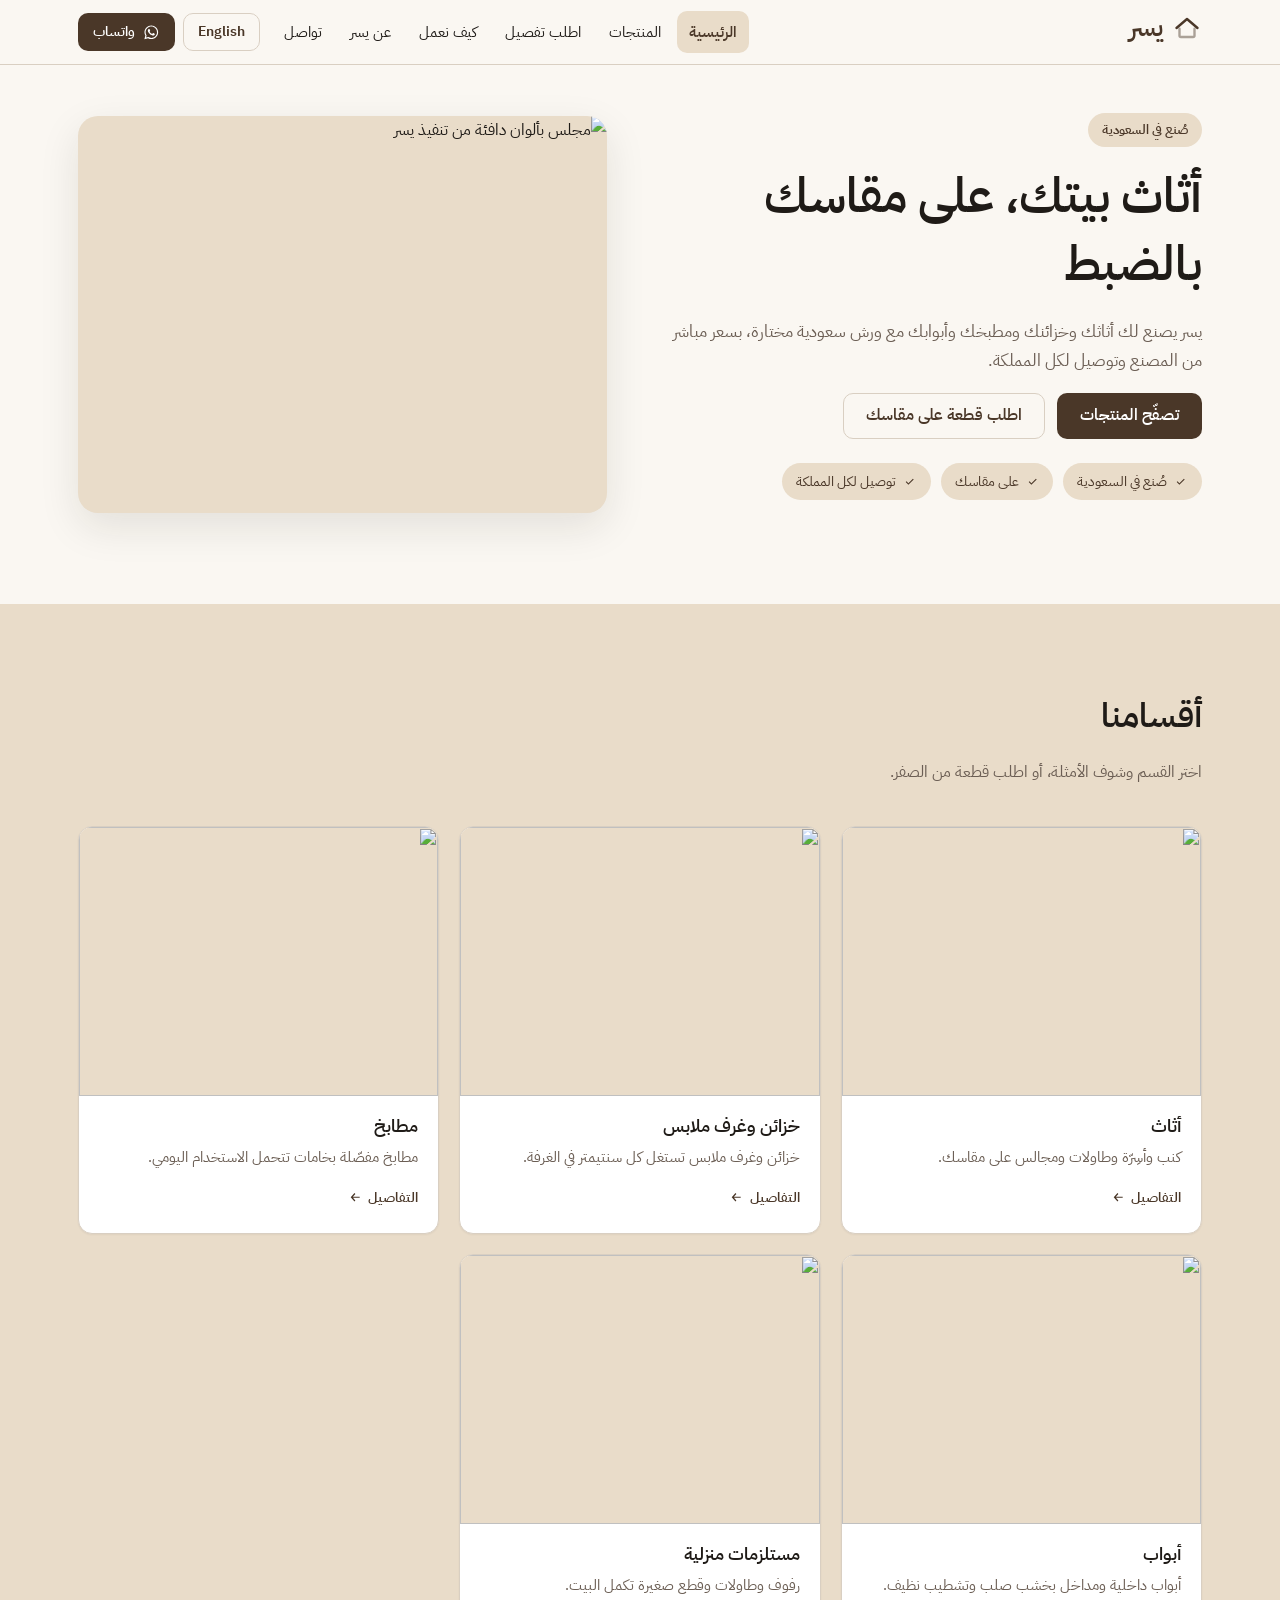
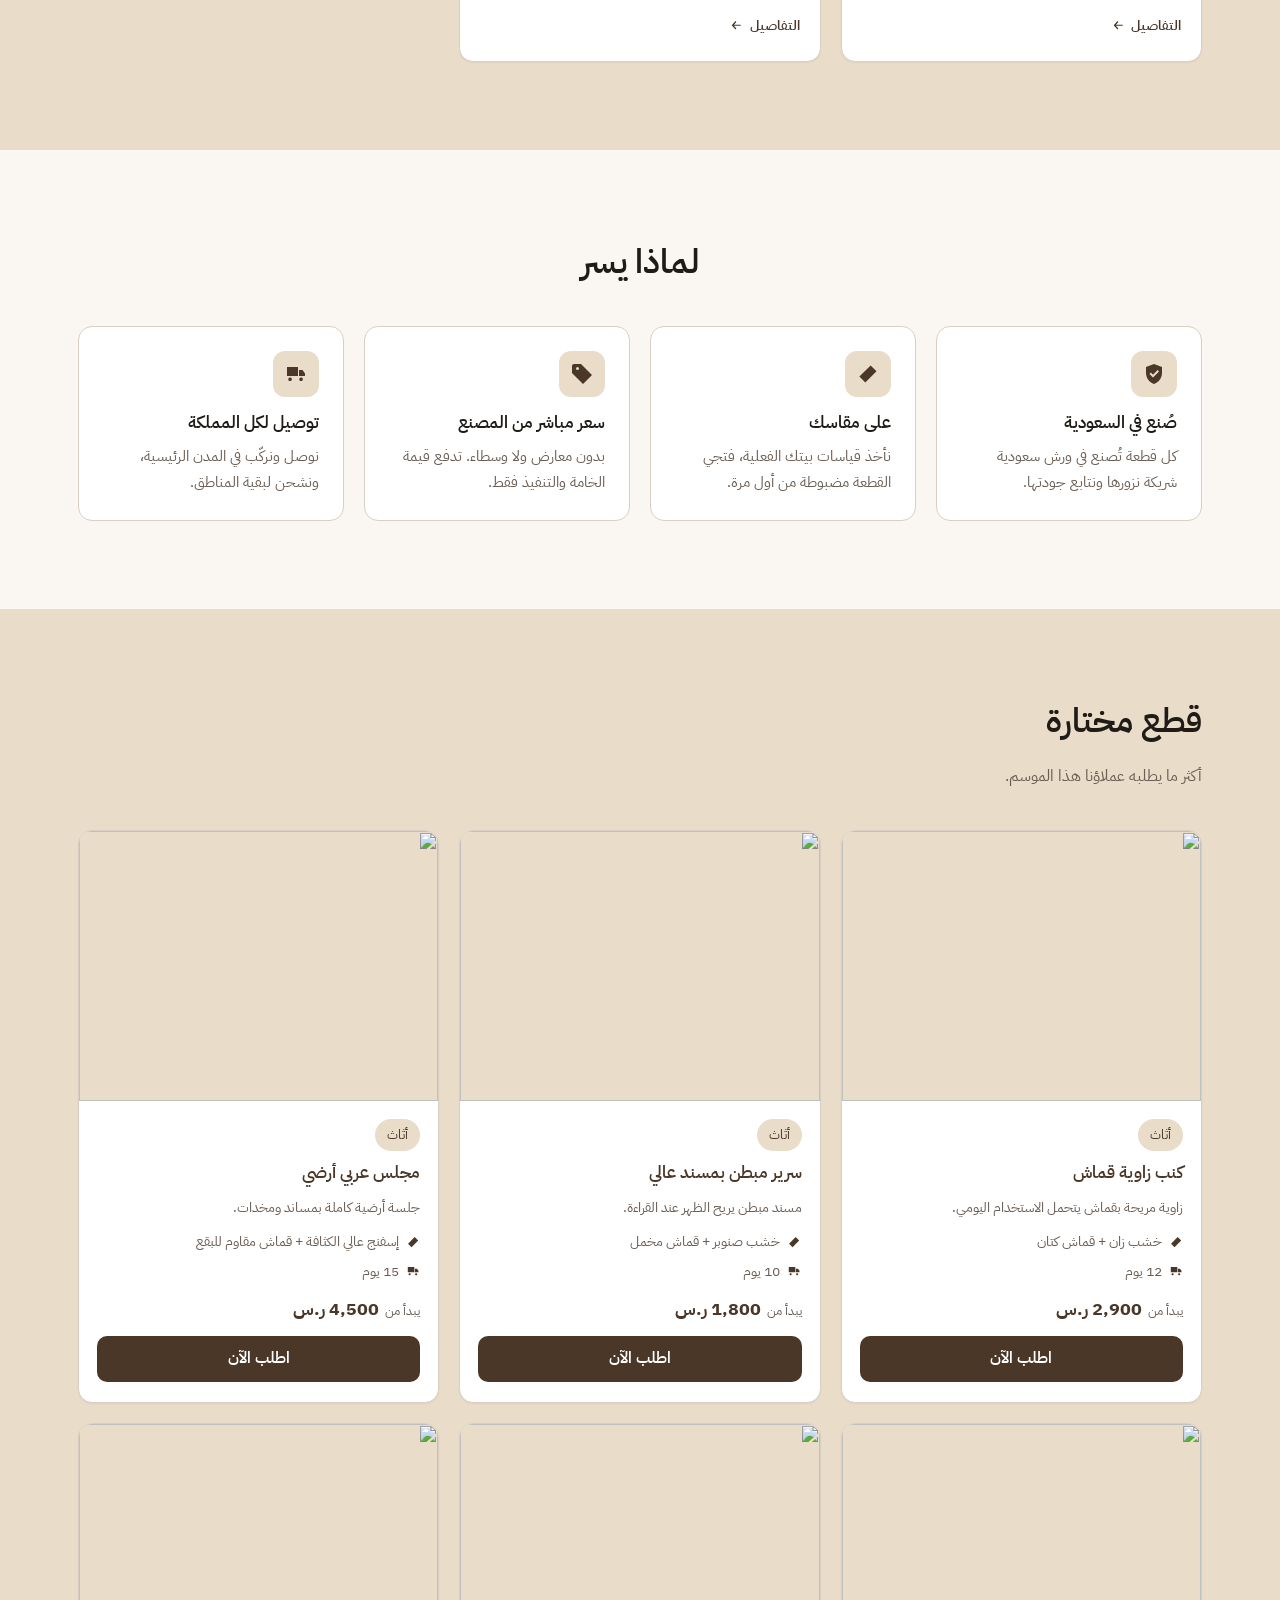
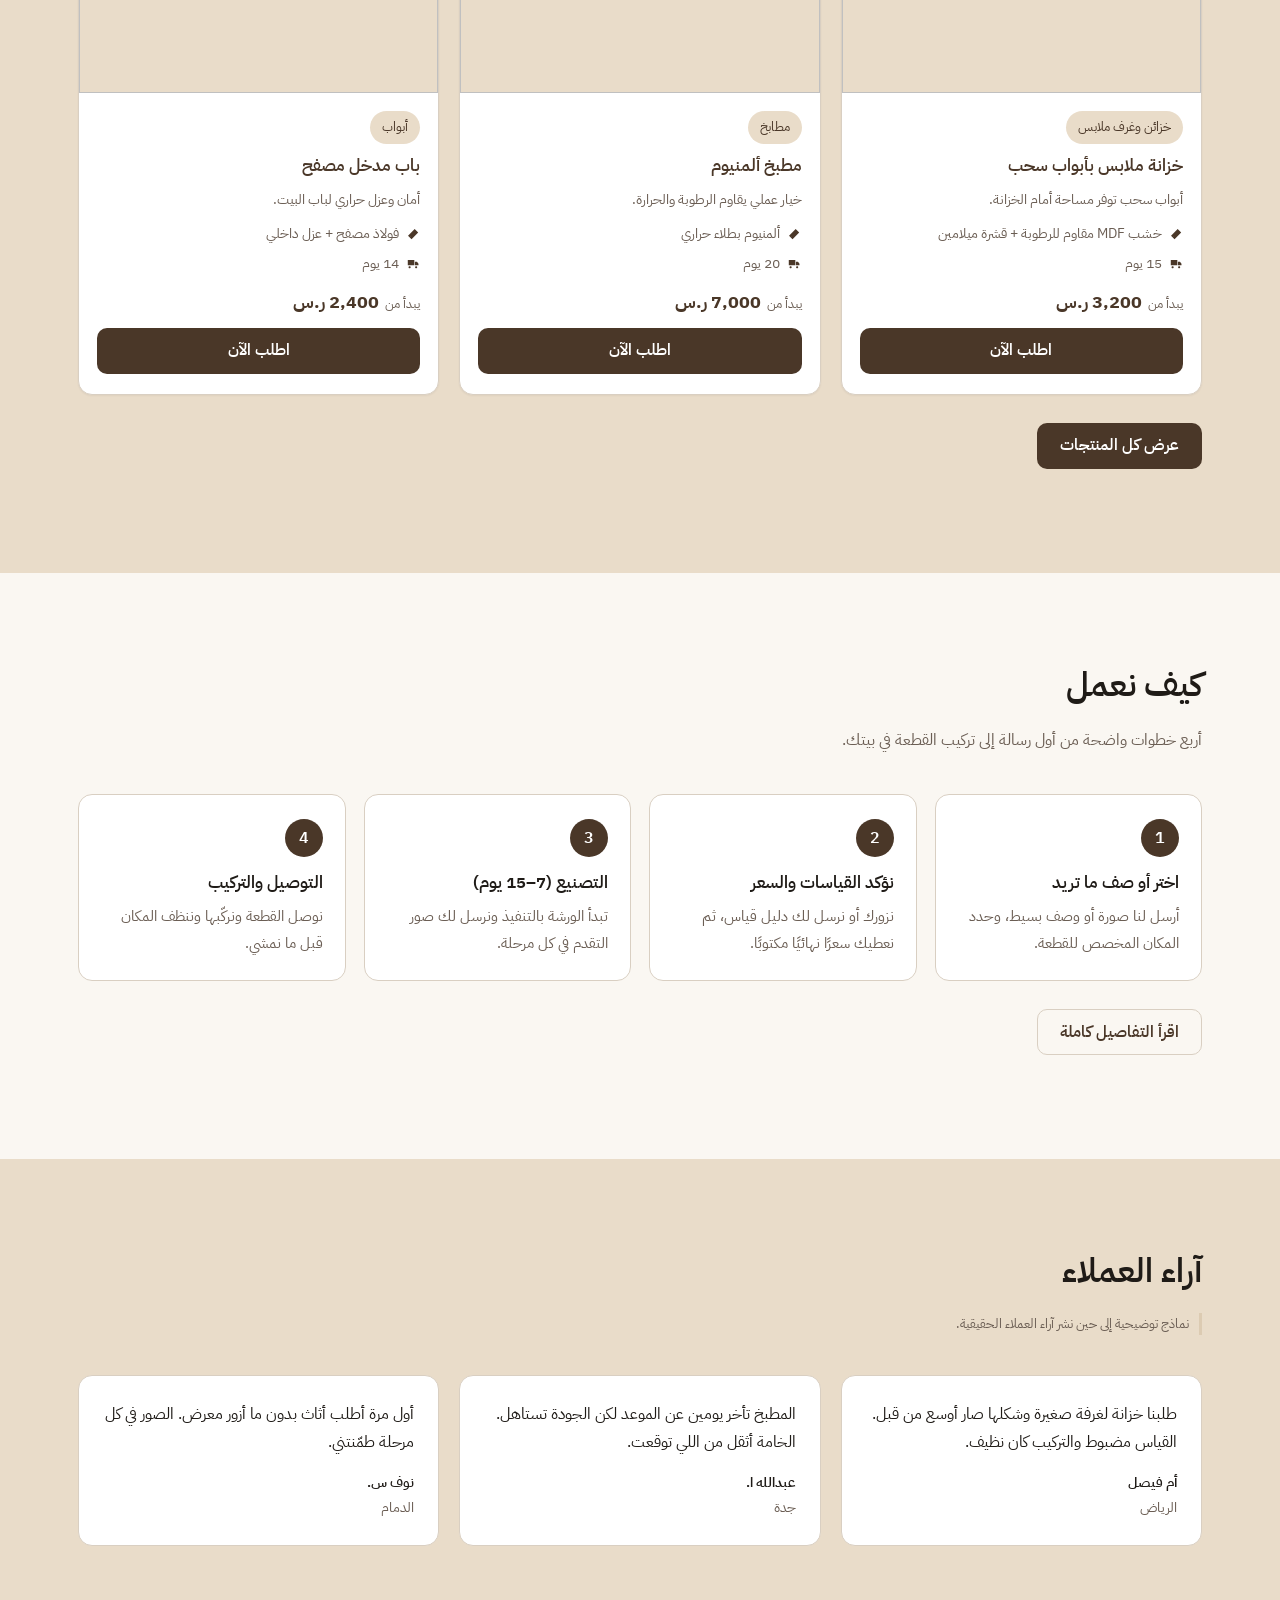
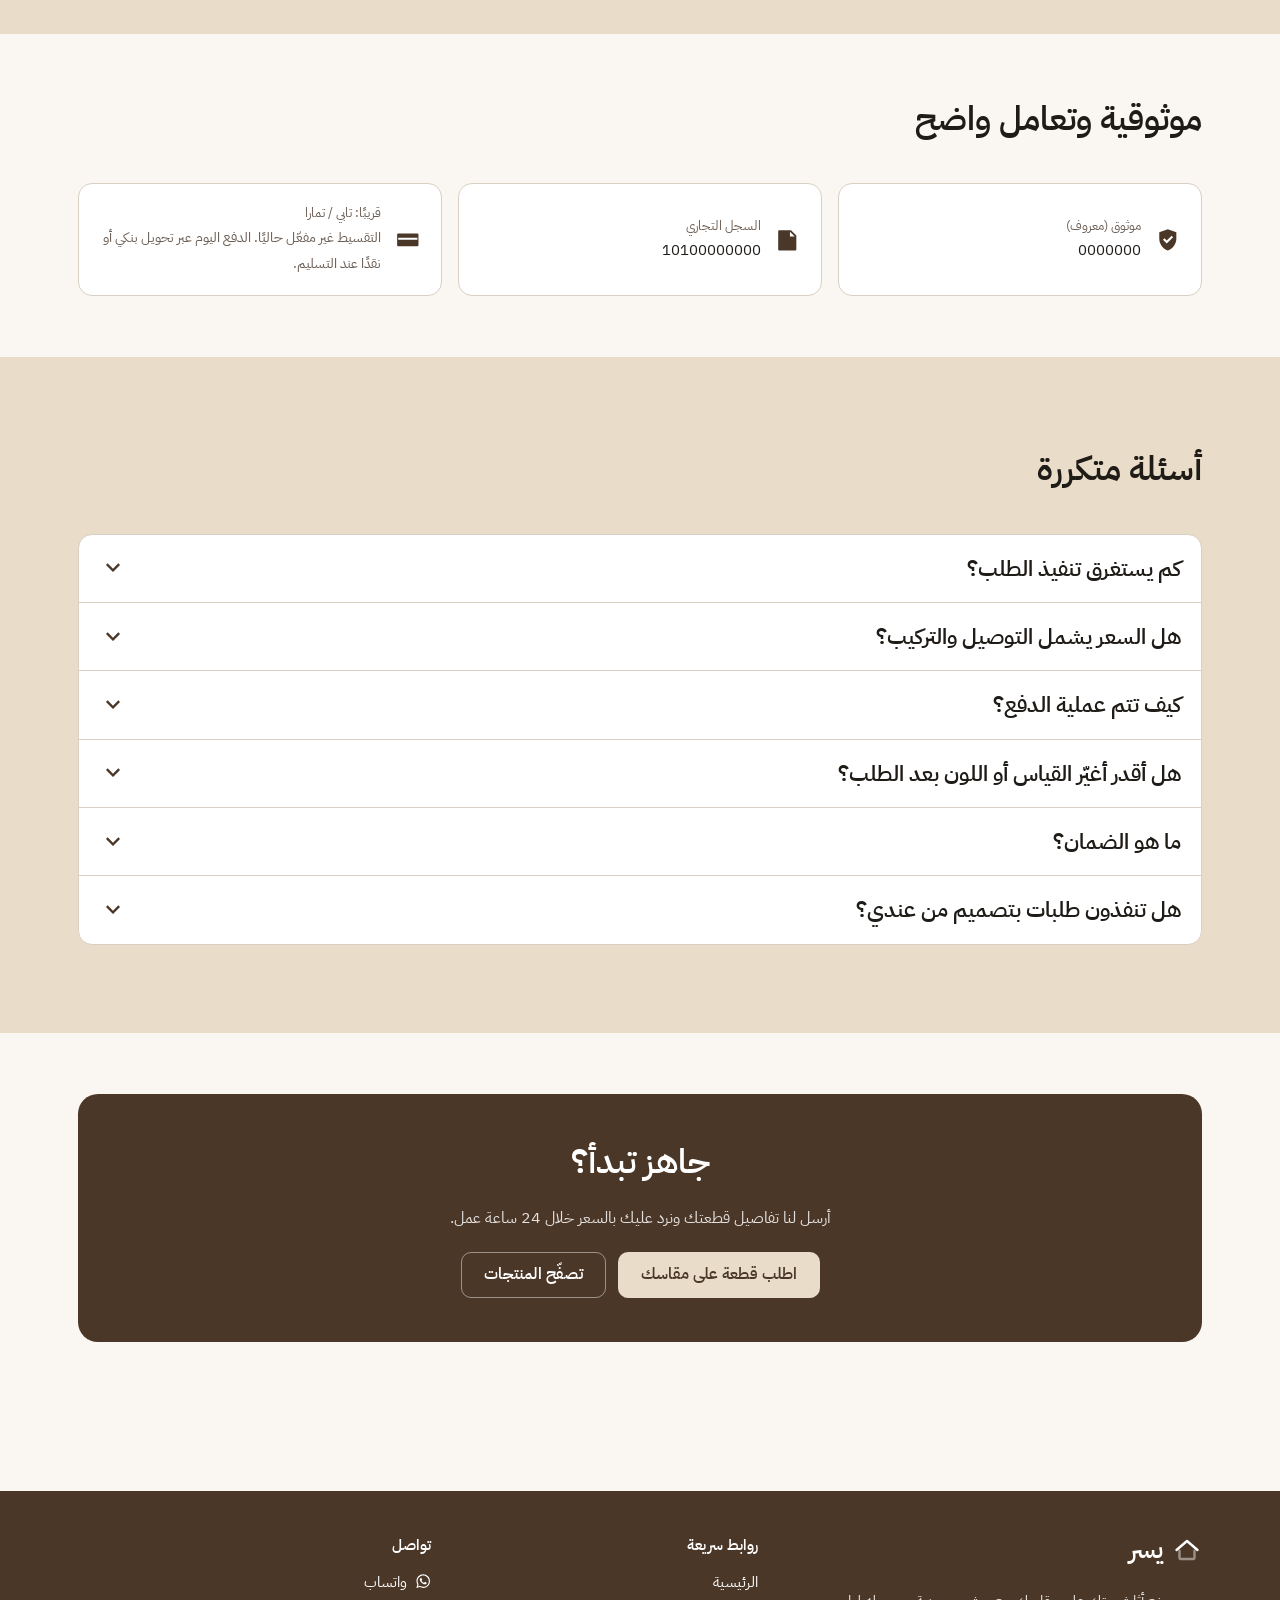
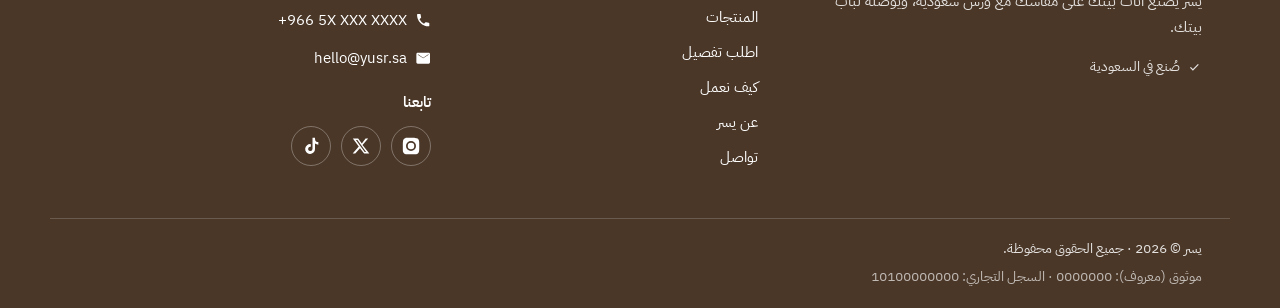
==== index.html @ 86673bbb "Yusr | يسر — bilingual made-to-order furnishing site A static, no-build site for a Saudi made-to-ord" ====
<!doctype html>
<html lang="ar" dir="rtl">
<head>
<meta charset="utf-8">
<meta name="viewport" content="width=device-width, initial-scale=1">
<title>يسر | أثاث وخزائن ومطابخ على مقاسك في السعودية</title>
<meta name="description" content="يسر يصنع أثاثك وخزائنك ومطبخك وأبوابك على مقاسك مع ورش سعودية، بسعر مباشر من المصنع وتوصيل لكل المملكة.">
<meta name="theme-color" content="#4A3728">
<meta property="og:type" content="website">
<meta property="og:site_name" content="يسر | Yusr">
<meta property="og:url" content="https://yasser1164-ux.github.io/yusr/">
<!-- TODO: confirm — replace with a real 1200x630 og.png share image -->
<meta property="og:image" content="https://yasser1164-ux.github.io/yusr/assets/logo.svg">
<meta name="twitter:card" content="summary">
<link rel="canonical" href="https://yasser1164-ux.github.io/yusr/">
<link rel="icon" type="image/svg+xml" href="assets/favicon.svg">
<link rel="preconnect" href="https://fonts.googleapis.com">
<link rel="preconnect" href="https://fonts.gstatic.com" crossorigin>
<link rel="stylesheet" href="https://fonts.googleapis.com/css2?family=IBM+Plex+Sans+Arabic:wght@400;500;600&family=IBM+Plex+Sans:wght@400;500;600&display=swap">
<link rel="stylesheet" href="css/styles.css">
</head>
<body data-page="home">
<div id="header-slot"></div>

<main id="main">

  <!-- ------------------------------------------------------------ hero -- -->
  <section class="hero">
    <div class="container hero__grid">
      <div>
        <p class="eyebrow" data-i18n="home.hero.eyebrow"></p>
        <h1 class="hero__title" data-i18n="home.hero.title"></h1>
        <p class="hero__text" data-i18n="home.hero.text"></p>
        <div class="btn-row">
          <a class="btn btn--primary" href="products.html"><span data-i18n="home.hero.ctaPrimary"></span></a>
          <a class="btn btn--ghost" href="custom.html"><span data-i18n="home.hero.ctaSecondary"></span></a>
        </div>
        <ul class="hero__badges">
          <li><svg viewBox="0 0 24 24" aria-hidden="true"><path fill="currentColor" d="M9.5 17.2 4.8 12.5l1.4-1.4 3.3 3.3 8-8 1.4 1.4-9.4 9.4Z"/></svg><span data-i18n="home.values.a.t"></span></li>
          <li><svg viewBox="0 0 24 24" aria-hidden="true"><path fill="currentColor" d="M9.5 17.2 4.8 12.5l1.4-1.4 3.3 3.3 8-8 1.4 1.4-9.4 9.4Z"/></svg><span data-i18n="home.values.b.t"></span></li>
          <li><svg viewBox="0 0 24 24" aria-hidden="true"><path fill="currentColor" d="M9.5 17.2 4.8 12.5l1.4-1.4 3.3 3.3 8-8 1.4 1.4-9.4 9.4Z"/></svg><span data-i18n="home.values.d.t"></span></li>
        </ul>
      </div>

      <div class="hero__media">
        <!-- TODO: replace image -->
        <img src="https://picsum.photos/seed/yusr-hero/1200/900" width="1200" height="900"
             alt="" data-i18n-attr="alt:home.hero.imageAlt" fetchpriority="high" decoding="async">
      </div>
    </div>
  </section>

  <!-- ------------------------------------------------------ categories -- -->
  <section class="section section--sand" id="categories">
    <div class="container">
      <div class="section__head">
        <h2 data-i18n="home.categories.title"></h2>
        <p data-i18n="home.categories.text"></p>
      </div>

      <div class="grid grid--3">
        <a class="cat-card" href="products.html?cat=furniture">
          <div class="cat-card__media"><!-- TODO: replace image -->
            <img src="https://picsum.photos/seed/yusr-cat-furniture/800/600" width="800" height="600" alt="" loading="lazy" decoding="async"></div>
          <div class="cat-card__body">
            <h3 data-i18n="cat.furniture"></h3>
            <p data-i18n="cat.furnitureDesc"></p>
            <span class="cat-card__more"><span data-i18n="common.details"></span>
              <svg viewBox="0 0 24 24" aria-hidden="true" class="i-dir"><path fill="currentColor" d="m13.2 5 6.3 7-6.3 7-1.5-1.3 4.1-4.6H4.5v-2h11.3l-4.1-4.6L13.2 5Z"/></svg></span>
          </div>
        </a>

        <a class="cat-card" href="products.html?cat=wardrobes">
          <div class="cat-card__media"><!-- TODO: replace image -->
            <img src="https://picsum.photos/seed/yusr-cat-wardrobes/800/600" width="800" height="600" alt="" loading="lazy" decoding="async"></div>
          <div class="cat-card__body">
            <h3 data-i18n="cat.wardrobes"></h3>
            <p data-i18n="cat.wardrobesDesc"></p>
            <span class="cat-card__more"><span data-i18n="common.details"></span>
              <svg viewBox="0 0 24 24" aria-hidden="true" class="i-dir"><path fill="currentColor" d="m13.2 5 6.3 7-6.3 7-1.5-1.3 4.1-4.6H4.5v-2h11.3l-4.1-4.6L13.2 5Z"/></svg></span>
          </div>
        </a>

        <a class="cat-card" href="products.html?cat=kitchens">
          <div class="cat-card__media"><!-- TODO: replace image -->
            <img src="https://picsum.photos/seed/yusr-cat-kitchens/800/600" width="800" height="600" alt="" loading="lazy" decoding="async"></div>
          <div class="cat-card__body">
            <h3 data-i18n="cat.kitchens"></h3>
            <p data-i18n="cat.kitchensDesc"></p>
            <span class="cat-card__more"><span data-i18n="common.details"></span>
              <svg viewBox="0 0 24 24" aria-hidden="true" class="i-dir"><path fill="currentColor" d="m13.2 5 6.3 7-6.3 7-1.5-1.3 4.1-4.6H4.5v-2h11.3l-4.1-4.6L13.2 5Z"/></svg></span>
          </div>
        </a>

        <a class="cat-card" href="products.html?cat=doors">
          <div class="cat-card__media"><!-- TODO: replace image -->
            <img src="https://picsum.photos/seed/yusr-cat-doors/800/600" width="800" height="600" alt="" loading="lazy" decoding="async"></div>
          <div class="cat-card__body">
            <h3 data-i18n="cat.doors"></h3>
            <p data-i18n="cat.doorsDesc"></p>
            <span class="cat-card__more"><span data-i18n="common.details"></span>
              <svg viewBox="0 0 24 24" aria-hidden="true" class="i-dir"><path fill="currentColor" d="m13.2 5 6.3 7-6.3 7-1.5-1.3 4.1-4.6H4.5v-2h11.3l-4.1-4.6L13.2 5Z"/></svg></span>
          </div>
        </a>

        <a class="cat-card" href="products.html?cat=essentials">
          <div class="cat-card__media"><!-- TODO: replace image -->
            <img src="https://picsum.photos/seed/yusr-cat-essentials/800/600" width="800" height="600" alt="" loading="lazy" decoding="async"></div>
          <div class="cat-card__body">
            <h3 data-i18n="cat.essentials"></h3>
            <p data-i18n="cat.essentialsDesc"></p>
            <span class="cat-card__more"><span data-i18n="common.details"></span>
              <svg viewBox="0 0 24 24" aria-hidden="true" class="i-dir"><path fill="currentColor" d="m13.2 5 6.3 7-6.3 7-1.5-1.3 4.1-4.6H4.5v-2h11.3l-4.1-4.6L13.2 5Z"/></svg></span>
          </div>
        </a>
      </div>
    </div>
  </section>

  <!-- ---------------------------------------------------------- values -- -->
  <section class="section" id="values">
    <div class="container">
      <div class="section__head section__head--center">
        <h2 data-i18n="home.values.title"></h2>
      </div>

      <div class="grid grid--4">
        <div class="value-card">
          <span class="value-card__icon"><svg viewBox="0 0 24 24" aria-hidden="true"><path fill="currentColor" d="M12 2 4 5v6c0 5 3.4 9.4 8 11 4.6-1.6 8-6 8-11V5l-8-3Zm-1 13.5-3.5-3.5 1.4-1.4 2.1 2.1 4.6-4.6 1.4 1.4-6 6Z"/></svg></span>
          <h3 data-i18n="home.values.a.t"></h3>
          <p data-i18n="home.values.a.d"></p>
        </div>
        <div class="value-card">
          <span class="value-card__icon"><svg viewBox="0 0 24 24" aria-hidden="true"><path fill="currentColor" d="m3.4 14.6 11.2-11.2 5.9 5.9L9.3 20.5l-5.9-5.9Zm3.4.3 1.4 1.4 1.4-1.4-1.4-1.4 1.4-1.4 1.4 1.4 1.4-1.4-1.4-1.4 1.4-1.4 1.4 1.4 1.4-1.4-1.4-1.4 1.5-1.4 2.8 2.9-8.4 8.4-2.9-2.9Z"/></svg></span>
          <h3 data-i18n="home.values.b.t"></h3>
          <p data-i18n="home.values.b.d"></p>
        </div>
        <div class="value-card">
          <span class="value-card__icon"><svg viewBox="0 0 24 24" aria-hidden="true"><path fill="currentColor" d="M11 2H4a2 2 0 0 0-2 2v7l11 11 9-9L11 2Zm-3.5 6A1.5 1.5 0 1 1 7.5 5a1.5 1.5 0 0 1 0 3Z"/></svg></span>
          <h3 data-i18n="home.values.c.t"></h3>
          <p data-i18n="home.values.c.d"></p>
        </div>
        <div class="value-card">
          <span class="value-card__icon"><svg viewBox="0 0 24 24" aria-hidden="true"><path fill="currentColor" d="M3 5h11v9H3V5Zm12 3h3.5L21 11.5V14h-6V8ZM6.5 19a1.8 1.8 0 1 1 0-3.5 1.8 1.8 0 0 1 0 3.5Zm11 0a1.8 1.8 0 1 1 0-3.5 1.8 1.8 0 0 1 0 3.5Z"/></svg></span>
          <h3 data-i18n="home.values.d.t"></h3>
          <p data-i18n="home.values.d.d"></p>
        </div>
      </div>
    </div>
  </section>

  <!-- -------------------------------------------------------- featured -- -->
  <section class="section section--sand" id="featured">
    <div class="container">
      <div class="section__head">
        <h2 data-i18n="home.featured.title"></h2>
        <p data-i18n="home.featured.text"></p>
      </div>

      <div class="grid grid--3" id="featured-grid">
        <p class="muted" data-i18n="common.loading"></p>
      </div>

      <p class="btn-row" style="margin-block-start:28px">
        <a class="btn btn--primary" href="products.html"><span data-i18n="common.viewAll"></span></a>
      </p>
    </div>
  </section>

  <!-- --------------------------------------------------------- process -- -->
  <section class="section" id="process">
    <div class="container">
      <div class="section__head">
        <h2 data-i18n="home.process.title"></h2>
        <p data-i18n="home.process.text"></p>
      </div>

      <ol class="steps">
        <li class="step"><span class="step__num">1</span><h3 data-i18n="home.process.s1.t"></h3><p data-i18n="home.process.s1.d"></p></li>
        <li class="step"><span class="step__num">2</span><h3 data-i18n="home.process.s2.t"></h3><p data-i18n="home.process.s2.d"></p></li>
        <li class="step"><span class="step__num">3</span><h3 data-i18n="home.process.s3.t"></h3><p data-i18n="home.process.s3.d"></p></li>
        <li class="step"><span class="step__num">4</span><h3 data-i18n="home.process.s4.t"></h3><p data-i18n="home.process.s4.d"></p></li>
      </ol>

      <p class="btn-row" style="margin-block-start:28px">
        <a class="btn btn--ghost" href="how.html"><span data-i18n="home.process.cta"></span></a>
      </p>
    </div>
  </section>

  <!-- ---------------------------------------------------- testimonials -- -->
  <section class="section section--sand" id="testimonials">
    <div class="container">
      <div class="section__head">
        <h2 data-i18n="home.testimonials.title"></h2>
        <p class="note-sample" data-i18n="home.testimonials.note"></p>
      </div>

      <div class="grid grid--3">
        <figure class="quote">
          <blockquote data-i18n="home.testimonials.a.q"></blockquote>
          <figcaption><strong data-i18n="home.testimonials.a.n"></strong><span data-i18n="home.testimonials.a.c"></span></figcaption>
        </figure>
        <figure class="quote">
          <blockquote data-i18n="home.testimonials.b.q"></blockquote>
          <figcaption><strong data-i18n="home.testimonials.b.n"></strong><span data-i18n="home.testimonials.b.c"></span></figcaption>
        </figure>
        <figure class="quote">
          <blockquote data-i18n="home.testimonials.c.q"></blockquote>
          <figcaption><strong data-i18n="home.testimonials.c.n"></strong><span data-i18n="home.testimonials.c.c"></span></figcaption>
        </figure>
      </div>
    </div>
  </section>

  <!-- ----------------------------------------------------------- trust -- -->
  <section class="section section--tight" id="trust">
    <div class="container">
      <div class="section__head"><h2 data-i18n="home.trust.title"></h2></div>

      <div class="trust">
        <!-- TODO: confirm — Maroof number lives in js/config.js -->
        <div class="trust__item">
          <svg viewBox="0 0 24 24" aria-hidden="true"><path fill="currentColor" d="M12 2 4 5v6c0 5 3.4 9.4 8 11 4.6-1.6 8-6 8-11V5l-8-3Zm-1 13.5-3.5-3.5 1.4-1.4 2.1 2.1 4.6-4.6 1.4 1.4-6 6Z"/></svg>
          <p><strong data-i18n="home.trust.maroof"></strong><span dir="ltr" data-config="maroof"></span></p>
        </div>
        <!-- TODO: confirm — Commercial Registration number lives in js/config.js -->
        <div class="trust__item">
          <svg viewBox="0 0 24 24" aria-hidden="true"><path fill="currentColor" d="M4 3h11l5 5v13a1 1 0 0 1-1 1H4a1 1 0 0 1-1-1V4a1 1 0 0 1 1-1Zm10 1.5V9h4.5L14 4.5ZM7 12h10v2H7v-2Zm0 4h7v2H7v-2Z"/></svg>
          <p><strong data-i18n="home.trust.cr"></strong><span dir="ltr" data-config="cr"></span></p>
        </div>
        <div class="trust__item">
          <svg viewBox="0 0 24 24" aria-hidden="true"><path fill="currentColor" d="M3 6h18a1 1 0 0 1 1 1v10a1 1 0 0 1-1 1H3a1 1 0 0 1-1-1V7a1 1 0 0 1 1-1Zm0 4v2h18v-2H3Z"/></svg>
          <p><strong data-i18n="home.trust.payments"></strong><span class="small muted" data-i18n="home.trust.paymentsNote"></span></p>
        </div>
      </div>
    </div>
  </section>

  <!-- ------------------------------------------------------------- FAQ -- -->
  <section class="section section--sand" id="faq">
    <div class="container">
      <div class="section__head"><h2 data-i18n="home.faq.title"></h2></div>

      <div class="accordion">
        <div class="accordion__item">
          <h3 style="margin:0"><button type="button" class="accordion__trigger" id="faq-t1" aria-expanded="false" aria-controls="faq-p1">
            <span data-i18n="home.faq.q1.q"></span>
            <svg viewBox="0 0 24 24" aria-hidden="true"><path fill="currentColor" d="m12 15.4-6-6L7.4 8l4.6 4.6L16.6 8 18 9.4l-6 6Z"/></svg>
          </button></h3>
          <div class="accordion__panel" id="faq-p1" role="region" aria-labelledby="faq-t1" hidden><p data-i18n="home.faq.q1.a"></p></div>
        </div>

        <div class="accordion__item">
          <h3 style="margin:0"><button type="button" class="accordion__trigger" id="faq-t2" aria-expanded="false" aria-controls="faq-p2">
            <span data-i18n="home.faq.q2.q"></span>
            <svg viewBox="0 0 24 24" aria-hidden="true"><path fill="currentColor" d="m12 15.4-6-6L7.4 8l4.6 4.6L16.6 8 18 9.4l-6 6Z"/></svg>
          </button></h3>
          <div class="accordion__panel" id="faq-p2" role="region" aria-labelledby="faq-t2" hidden><p data-i18n="home.faq.q2.a"></p></div>
        </div>

        <div class="accordion__item">
          <h3 style="margin:0"><button type="button" class="accordion__trigger" id="faq-t3" aria-expanded="false" aria-controls="faq-p3">
            <span data-i18n="home.faq.q3.q"></span>
            <svg viewBox="0 0 24 24" aria-hidden="true"><path fill="currentColor" d="m12 15.4-6-6L7.4 8l4.6 4.6L16.6 8 18 9.4l-6 6Z"/></svg>
          </button></h3>
          <div class="accordion__panel" id="faq-p3" role="region" aria-labelledby="faq-t3" hidden><p data-i18n="home.faq.q3.a"></p></div>
        </div>

        <div class="accordion__item">
          <h3 style="margin:0"><button type="button" class="accordion__trigger" id="faq-t4" aria-expanded="false" aria-controls="faq-p4">
            <span data-i18n="home.faq.q4.q"></span>
            <svg viewBox="0 0 24 24" aria-hidden="true"><path fill="currentColor" d="m12 15.4-6-6L7.4 8l4.6 4.6L16.6 8 18 9.4l-6 6Z"/></svg>
          </button></h3>
          <div class="accordion__panel" id="faq-p4" role="region" aria-labelledby="faq-t4" hidden><p data-i18n="home.faq.q4.a"></p></div>
        </div>

        <div class="accordion__item">
          <h3 style="margin:0"><button type="button" class="accordion__trigger" id="faq-t5" aria-expanded="false" aria-controls="faq-p5">
            <span data-i18n="home.faq.q5.q"></span>
            <svg viewBox="0 0 24 24" aria-hidden="true"><path fill="currentColor" d="m12 15.4-6-6L7.4 8l4.6 4.6L16.6 8 18 9.4l-6 6Z"/></svg>
          </button></h3>
          <div class="accordion__panel" id="faq-p5" role="region" aria-labelledby="faq-t5" hidden><p data-i18n="home.faq.q5.a"></p></div>
        </div>

        <div class="accordion__item">
          <h3 style="margin:0"><button type="button" class="accordion__trigger" id="faq-t6" aria-expanded="false" aria-controls="faq-p6">
            <span data-i18n="home.faq.q6.q"></span>
            <svg viewBox="0 0 24 24" aria-hidden="true"><path fill="currentColor" d="m12 15.4-6-6L7.4 8l4.6 4.6L16.6 8 18 9.4l-6 6Z"/></svg>
          </button></h3>
          <div class="accordion__panel" id="faq-p6" role="region" aria-labelledby="faq-t6" hidden><p data-i18n="home.faq.q6.a"></p></div>
        </div>
      </div>
    </div>
  </section>

  <!-- ---------------------------------------------------------- CTA --- -->
  <section class="section section--tight">
    <div class="container">
      <div class="cta-band">
        <h2 data-i18n="how.cta"></h2>
        <p data-i18n="how.ctaText"></p>
        <div class="btn-row">
          <a class="btn btn--secondary" href="custom.html"><span data-i18n="home.hero.ctaSecondary"></span></a>
          <a class="btn btn--ghost" href="products.html"><span data-i18n="home.hero.ctaPrimary"></span></a>
        </div>
      </div>
    </div>
  </section>

</main>

<div id="footer-slot"></div>

<script type="application/ld+json">
{
  "@context": "https://schema.org",
  "@type": "HomeGoodsStore",
  "name": "يسر | Yusr",
  "description": "أثاث وخزائن ومطابخ وأبواب على المقاس، صناعة سعودية.",
  "url": "https://yasser1164-ux.github.io/yusr/",
  "image": "https://yasser1164-ux.github.io/yusr/assets/logo.svg",
  "areaServed": "SA",
  "address": { "@type": "PostalAddress", "addressCountry": "SA", "addressLocality": "Riyadh" },
  "priceRange": "SAR 320 - 22000"
}
</script>

<script type="module" src="js/main.js"></script>
<script type="module" src="js/products.js"></script>
</body>
</html>
---- css/styles.css ----
/* ==========================================================================
   Yusr | يسر — two-colour system: Walnut + Sand, on warm neutrals.
   Written with logical properties so RTL mirrors without overrides.
   ========================================================================== */

:root {
  /* Brand — only these two */
  --walnut: #4A3728;
  --sand: #E9DCC9;

  /* Neutrals */
  --bg: #FAF7F2;
  --surface: #FFFFFF;
  --text: #1F1B17;
  --muted: #6B5E54;
  --border: #D9CFC2;

  /* Derived */
  --walnut-soft: rgba(74, 55, 40, 0.08);
  --walnut-hover: #3A2B1F;
  --sand-deep: #DCCBB2;

  /* Type */
  --font-en: 'IBM Plex Sans', system-ui, -apple-system, 'Segoe UI', sans-serif;
  --font-ar: 'IBM Plex Sans Arabic', 'IBM Plex Sans', system-ui, 'Segoe UI', sans-serif;
  --font: var(--font-en);
  --line: 1.6;

  /* Space + shape */
  --radius-sm: 10px;
  --radius: 14px;
  --radius-lg: 20px;
  --shadow-sm: 0 1px 2px rgba(31, 27, 23, 0.05);
  --shadow: 0 6px 20px rgba(31, 27, 23, 0.07);
  --shadow-lg: 0 14px 40px rgba(31, 27, 23, 0.10);
  --container: 1180px;
  --gutter: 20px;
  --section-y: 56px;
}

:root:lang(ar),
html[lang='ar'] {
  --font: var(--font-ar);
  --line: 1.75;
}

/* ------------------------------------------------------------- reset --- */

*,
*::before,
*::after { box-sizing: border-box; }

html { -webkit-text-size-adjust: 100%; scroll-behavior: smooth; }

@media (prefers-reduced-motion: reduce) {
  html { scroll-behavior: auto; }
  *, *::before, *::after { animation-duration: .01ms !important; transition-duration: .01ms !important; }
}

body {
  margin: 0;
  background: var(--bg);
  color: var(--text);
  font-family: var(--font);
  font-size: 16px;
  line-height: var(--line);
  -webkit-font-smoothing: antialiased;
}

img, svg { display: block; max-width: 100%; }
img { height: auto; }
svg { width: 1.25em; height: 1.25em; flex: none; }

h1, h2, h3, h4, h5 {
  margin: 0 0 .5em;
  font-weight: 600;
  line-height: 1.25;
  letter-spacing: -0.01em;
}
html[lang='ar'] h1, html[lang='ar'] h2, html[lang='ar'] h3,
html[lang='ar'] h4, html[lang='ar'] h5 { line-height: 1.4; letter-spacing: 0; }

h1, .h1 { font-size: clamp(1.85rem, 1.2rem + 2.6vw, 3rem); }
h2, .h2 { font-size: clamp(1.5rem, 1.1rem + 1.6vw, 2.15rem); }
h3, .h3 { font-size: clamp(1.15rem, 1rem + .7vw, 1.4rem); }
.h5 { font-size: 1.05rem; font-weight: 600; margin-block: 1.5em .6em; }

p { margin: 0 0 1em; }
ul, ol { margin: 0 0 1em; padding-inline-start: 1.25em; }

a { color: var(--walnut); text-decoration-thickness: 1px; text-underline-offset: 3px; }
a:hover { color: var(--walnut-hover); }

:focus-visible {
  outline: 3px solid var(--walnut);
  outline-offset: 2px;
  border-radius: 4px;
}

/* Directional icons flip with the writing direction. */
[dir='rtl'] .i-dir { transform: scaleX(-1); }

/* --------------------------------------------------------- utilities --- */

.container {
  width: 100%;
  max-width: var(--container);
  margin-inline: auto;
  padding-inline: var(--gutter);
}

.visually-hidden {
  position: absolute !important;
  width: 1px; height: 1px;
  padding: 0; margin: -1px;
  overflow: hidden; clip: rect(0 0 0 0); clip-path: inset(50%);
  white-space: nowrap; border: 0;
}

.muted { color: var(--muted); }
.small { font-size: .875rem; }
.center { text-align: center; }
[hidden] { display: none !important; }

.skip-link {
  position: absolute;
  inset-block-start: -100px;
  inset-inline-start: var(--gutter);
  z-index: 100;
  background: var(--walnut);
  color: #fff;
  padding: 10px 16px;
  border-radius: 0 0 var(--radius-sm) var(--radius-sm);
  text-decoration: none;
}
.skip-link:focus { inset-block-start: 0; color: #fff; }

.section { padding-block: var(--section-y); }
.section--sand { background: var(--sand); }
.section--tight { padding-block: calc(var(--section-y) * .7); }

.section__head { max-width: 62ch; margin-block-end: 32px; }
.section__head--center { margin-inline: auto; text-align: center; }
.section__head p { color: var(--muted); margin: 0; }

.grid { display: grid; gap: 20px; }
.grid--2 { grid-template-columns: 1fr; }
.grid--3 { grid-template-columns: 1fr; }
.grid--4 { grid-template-columns: 1fr; }

.eyebrow {
  display: inline-flex;
  align-items: center;
  gap: 8px;
  font-size: .8rem;
  font-weight: 600;
  letter-spacing: .04em;
  text-transform: uppercase;
  color: var(--walnut);
  background: var(--sand);
  border-radius: 999px;
  padding: 6px 14px;
  margin-block-end: 16px;
}
html[lang='ar'] .eyebrow { text-transform: none; letter-spacing: 0; }

.chip {
  display: inline-flex;
  align-items: center;
  gap: 6px;
  font-size: .8rem;
  border-radius: 999px;
  padding: 5px 12px;
  margin: 0;
}
.chip--soft { background: var(--sand); color: var(--walnut); }

.notice {
  border: 1px solid var(--border);
  background: var(--surface);
  border-radius: var(--radius);
  padding: 20px;
}
.notice--warn { border-inline-start: 4px solid var(--walnut); }
.notice p:last-child { margin: 0; }

.note-sample {
  font-size: .8rem;
  color: var(--muted);
  border-inline-start: 3px solid var(--sand-deep);
  padding-inline-start: 10px;
}

/* ----------------------------------------------------------- buttons --- */

.btn {
  display: inline-flex;
  align-items: center;
  justify-content: center;
  gap: 8px;
  min-height: 46px;
  padding: 11px 22px;
  border: 1px solid transparent;
  border-radius: var(--radius-sm);
  font: inherit;
  font-weight: 600;
  line-height: 1.2;
  text-decoration: none;
  cursor: pointer;
  transition: background-color .18s ease, color .18s ease, border-color .18s ease, transform .18s ease;
}
.btn:active { transform: translateY(1px); }
.btn svg { width: 1.15em; height: 1.15em; }

.btn--primary { background: var(--walnut); color: #fff; }
.btn--primary:hover { background: var(--walnut-hover); color: #fff; }

.btn--secondary { background: var(--sand); color: var(--walnut); }
.btn--secondary:hover { background: var(--sand-deep); color: var(--walnut); }

.btn--ghost { background: transparent; color: var(--walnut); border-color: var(--border); }
.btn--ghost:hover { background: var(--walnut-soft); }

.btn--sm { min-height: 38px; padding: 7px 14px; font-size: .9rem; }
.btn--block { display: flex; width: 100%; }

.btn-row { display: flex; flex-wrap: wrap; gap: 12px; }

/* ------------------------------------------------------------ header --- */

.site-header {
  position: sticky;
  inset-block-start: 0;
  z-index: 50;
  background: rgba(250, 247, 242, 0.92);
  backdrop-filter: blur(8px);
  border-block-end: 1px solid var(--border);
}

.site-header__inner {
  display: flex;
  align-items: center;
  gap: 12px;
  min-height: 64px;
}

.site-header__brand { text-decoration: none; margin-inline-end: auto; }

.logo { display: inline-flex; align-items: center; gap: 9px; color: var(--walnut); }
.logo__mark { width: 30px; height: 30px; }
.logo__word { font-size: 1.45rem; font-weight: 600; line-height: 1; letter-spacing: -0.01em; }
html[lang='ar'] .logo__word { font-size: 1.6rem; }

.site-header__actions { display: flex; align-items: center; gap: 8px; }

.nav { display: none; }
.nav__list {
  display: flex;
  align-items: center;
  gap: 4px;
  list-style: none;
  margin: 0;
  padding: 0;
}
.nav__link {
  display: block;
  padding: 8px 12px;
  border-radius: var(--radius-sm);
  color: var(--text);
  text-decoration: none;
  font-size: .95rem;
}
.nav__link:hover { background: var(--walnut-soft); color: var(--walnut); }
.nav__link[aria-current='page'] { color: var(--walnut); font-weight: 600; background: var(--sand); }

.nav-toggle {
  display: inline-flex;
  align-items: center;
  justify-content: center;
  width: 42px; height: 42px;
  padding: 0;
  background: transparent;
  border: 1px solid var(--border);
  border-radius: var(--radius-sm);
  color: var(--walnut);
  cursor: pointer;
}
.nav-toggle__close { display: none; }
.nav-toggle[aria-expanded='true'] .nav-toggle__open { display: none; }
.nav-toggle[aria-expanded='true'] .nav-toggle__close { display: inline-flex; }

body.nav-open .nav {
  display: block;
  position: fixed;
  inset-block-start: 64px;
  inset-inline: 0;
  inset-block-end: 0;
  background: var(--bg);
  border-block-start: 1px solid var(--border);
  padding: 16px var(--gutter) 40px;
  overflow-y: auto;
}
body.nav-open .nav__list { flex-direction: column; align-items: stretch; gap: 2px; }
body.nav-open .nav__link { padding: 14px 12px; font-size: 1.05rem; }
body.nav-open { overflow: hidden; }

.header-wa span:not(.visually-hidden) { display: none; }

/* --------------------------------------------------------------- hero -- */

.hero { padding-block: 32px var(--section-y); }
.hero__grid { display: grid; gap: 28px; align-items: center; }
.hero__title { margin-block-end: .4em; }
.hero__text { font-size: 1.05rem; color: var(--muted); max-width: 54ch; }
.hero__media {
  position: relative;
  border-radius: var(--radius-lg);
  overflow: hidden;
  box-shadow: var(--shadow-lg);
  background: var(--sand);
  aspect-ratio: 4 / 3;
}
.hero__media img { width: 100%; height: 100%; object-fit: cover; }

.hero__badges {
  display: flex;
  flex-wrap: wrap;
  gap: 10px;
  margin-block-start: 24px;
  padding: 0;
  list-style: none;
}
.hero__badges li {
  display: inline-flex;
  align-items: center;
  gap: 7px;
  font-size: .85rem;
  color: var(--walnut);
  background: var(--sand);
  border-radius: 999px;
  padding: 7px 14px;
}
.hero__badges svg { width: 1em; height: 1em; }

/* -------------------------------------------------------------- cards -- */

.card {
  background: var(--surface);
  border: 1px solid var(--border);
  border-radius: var(--radius);
  box-shadow: var(--shadow-sm);
  overflow: hidden;
  transition: box-shadow .2s ease, transform .2s ease;
}
.card:hover { box-shadow: var(--shadow); transform: translateY(-2px); }

.value-card {
  background: var(--surface);
  border: 1px solid var(--border);
  border-radius: var(--radius);
  padding: 24px;
}
.value-card__icon {
  display: inline-flex;
  align-items: center;
  justify-content: center;
  width: 46px; height: 46px;
  border-radius: 12px;
  background: var(--sand);
  color: var(--walnut);
  margin-block-end: 14px;
}
.value-card__icon svg { width: 1.5em; height: 1.5em; }
.value-card h3 { font-size: 1.05rem; }
.value-card p { margin: 0; color: var(--muted); font-size: .95rem; }

/* Category cards */
.cat-card {
  display: flex;
  flex-direction: column;
  background: var(--surface);
  border: 1px solid var(--border);
  border-radius: var(--radius);
  overflow: hidden;
  text-decoration: none;
  color: inherit;
  box-shadow: var(--shadow-sm);
  transition: box-shadow .2s ease, transform .2s ease;
}
.cat-card:hover { box-shadow: var(--shadow); transform: translateY(-2px); color: inherit; }
.cat-card__media { aspect-ratio: 3 / 2; background: var(--sand); }
.cat-card__media img { width: 100%; height: 100%; object-fit: cover; }
.cat-card__body { padding: 18px 20px 22px; }
.cat-card__body h3 { font-size: 1.1rem; margin-block-end: .35em; }
.cat-card__body p { margin: 0; color: var(--muted); font-size: .92rem; }
.cat-card__more {
  display: inline-flex; align-items: center; gap: 6px;
  margin-block-start: 14px; font-weight: 600; font-size: .9rem; color: var(--walnut);
}
.cat-card__more svg { width: 1em; height: 1em; }

/* Product cards */
.product-card { display: flex; flex-direction: column; }
.product-card__media { display: block; aspect-ratio: 4 / 3; background: var(--sand); }
.product-card__img { width: 100%; height: 100%; object-fit: cover; }
.product-card__body { display: flex; flex-direction: column; gap: 10px; padding: 18px 18px 20px; flex: 1; }
.product-card__body > .chip { align-self: start; }
.product-card__title { font-size: 1.05rem; margin: 0; }
.product-card__title a { text-decoration: none; }
.product-card__title a:hover { text-decoration: underline; }
.product-card__short { margin: 0; font-size: .9rem; }
.product-card__meta { list-style: none; margin: 0; padding: 0; display: grid; gap: 6px; font-size: .85rem; color: var(--muted); }
.product-card__meta li { display: flex; align-items: center; gap: 7px; }
.product-card__meta svg { width: 1.05em; height: 1.05em; color: var(--walnut); }
.product-card .btn { margin-block-start: auto; }

.price { margin: 0; display: flex; align-items: baseline; gap: 6px; flex-wrap: wrap; }
.price__label { font-size: .82rem; color: var(--muted); }
.price__value { font-size: 1.15rem; color: var(--walnut); }

/* --------------------------------------------------------- catalogue --- */

.catalog__tools { display: grid; gap: 16px; margin-block-end: 24px; }
.catalog__filters { display: flex; flex-wrap: wrap; gap: 8px; }

.chip--filter {
  background: var(--surface);
  border: 1px solid var(--border);
  color: var(--text);
  font: inherit;
  font-size: .9rem;
  cursor: pointer;
  padding: 8px 16px;
  min-height: 40px;
}
.chip--filter:hover { background: var(--walnut-soft); }
.chip--filter[aria-pressed='true'] {
  background: var(--walnut);
  border-color: var(--walnut);
  color: #fff;
  font-weight: 600;
}

.search {
  position: relative;
  display: flex;
  align-items: center;
}
.search input {
  width: 100%;
  min-height: 46px;
  padding: 11px 16px;
  border: 1px solid var(--border);
  border-radius: var(--radius-sm);
  background: var(--surface);
  font: inherit;
  color: var(--text);
}
.catalog__count { font-size: .9rem; color: var(--muted); margin: 0; }

/* ------------------------------------------------------ product page --- */

.breadcrumb { margin-block-end: 20px; font-size: .9rem; }
.breadcrumb a { display: inline-flex; align-items: center; gap: 6px; text-decoration: none; }
.breadcrumb a:hover { text-decoration: underline; }
.breadcrumb svg { width: 1em; height: 1em; transform: scaleX(-1); }
[dir='rtl'] .breadcrumb svg { transform: none; }

.detail { display: grid; gap: 32px; align-items: start; }
.gallery { margin: 0; }
.gallery__main {
  border-radius: var(--radius-lg);
  overflow: hidden;
  background: var(--sand);
  aspect-ratio: 4 / 3;
  box-shadow: var(--shadow);
}
.gallery__main img { width: 100%; height: 100%; object-fit: cover; }
.gallery__thumbs { display: flex; gap: 10px; margin-block-start: 12px; flex-wrap: wrap; }
.gallery__thumb {
  width: 78px;
  padding: 0;
  border: 2px solid transparent;
  border-radius: var(--radius-sm);
  overflow: hidden;
  background: var(--sand);
  cursor: pointer;
  aspect-ratio: 4 / 3;
}
.gallery__thumb img { width: 100%; height: 100%; object-fit: cover; }
.gallery__thumb[aria-pressed='true'] { border-color: var(--walnut); }

.detail__title { margin-block: .2em .3em; }
.detail__price { display: flex; align-items: baseline; gap: 8px; flex-wrap: wrap; font-size: 1.1rem; margin-block-end: .2em; }
.detail__price strong { color: var(--walnut); font-size: 1.25rem; }
.detail__desc { margin-block-start: 1.2em; }
.detail__options {
  background: var(--sand);
  border-radius: var(--radius);
  padding: 20px;
  margin-block: 24px;
}
.detail__options .h5 { margin-block-start: 0; }

.specs { margin: 0; border: 1px solid var(--border); border-radius: var(--radius); overflow: hidden; background: var(--surface); }
.specs__row { display: grid; grid-template-columns: 1fr 1.4fr; gap: 12px; padding: 12px 16px; border-block-end: 1px solid var(--border); }
.specs__row:last-child { border-block-end: 0; }
.specs dt { color: var(--muted); font-size: .9rem; margin: 0; }
.specs dd { margin: 0; font-size: .95rem; }

/* --------------------------------------------------------- processes --- */

.steps { list-style: none; margin: 0; padding: 0; display: grid; gap: 18px; counter-reset: step; }
.step {
  position: relative;
  background: var(--surface);
  border: 1px solid var(--border);
  border-radius: var(--radius);
  padding: 24px 22px;
}
.step__num {
  display: inline-flex;
  align-items: center;
  justify-content: center;
  width: 38px; height: 38px;
  border-radius: 50%;
  background: var(--walnut);
  color: #fff;
  font-weight: 600;
  margin-block-end: 14px;
}
.step h3 { font-size: 1.05rem; }
.step p { margin: 0; color: var(--muted); font-size: .95rem; }

/* ------------------------------------------------------ testimonials --- */

.quote {
  background: var(--surface);
  border: 1px solid var(--border);
  border-radius: var(--radius);
  padding: 24px;
  margin: 0;
  display: flex;
  flex-direction: column;
  gap: 14px;
}
.quote blockquote { margin: 0; font-size: 1rem; }
.quote figcaption { color: var(--muted); font-size: .9rem; margin-block-start: auto; }
.quote figcaption strong { color: var(--text); display: block; font-weight: 600; }

/* -------------------------------------------------------------- trust -- */

.trust { display: grid; gap: 16px; }
.trust__item {
  background: var(--surface);
  border: 1px solid var(--border);
  border-radius: var(--radius);
  padding: 18px 20px;
  display: flex;
  align-items: center;
  gap: 14px;
}
.trust__item svg { width: 1.6em; height: 1.6em; color: var(--walnut); }
.trust__item p { margin: 0; font-size: .92rem; }
.trust__item strong { display: block; font-size: .82rem; color: var(--muted); font-weight: 400; }

/* ---------------------------------------------------------- accordion -- */

.accordion { border: 1px solid var(--border); border-radius: var(--radius); overflow: hidden; background: var(--surface); }
.accordion__item + .accordion__item { border-block-start: 1px solid var(--border); }
.accordion__trigger {
  display: flex;
  align-items: center;
  justify-content: space-between;
  gap: 16px;
  width: 100%;
  padding: 18px 20px;
  background: transparent;
  border: 0;
  font: inherit;
  font-weight: 600;
  color: var(--text);
  text-align: start;
  cursor: pointer;
}
.accordion__trigger:hover { background: var(--walnut-soft); }
.accordion__trigger svg { color: var(--walnut); transition: transform .2s ease; }
.accordion__trigger[aria-expanded='true'] svg { transform: rotate(180deg); }
.accordion__panel { padding: 0 20px 20px; color: var(--muted); }
.accordion__panel p { margin: 0; }

/* -------------------------------------------------------------- forms -- */

.form { display: grid; gap: 20px; }
.form__section {
  background: var(--surface);
  border: 1px solid var(--border);
  border-radius: var(--radius);
  padding: 22px 20px;
}
.form__section legend {
  font-weight: 600;
  padding-inline: 8px;
  margin-inline-start: -8px;
}
.form__grid { display: grid; gap: 16px; margin-block-start: 14px; }

.field { display: grid; gap: 6px; margin: 0; }
.field__label { font-size: .92rem; font-weight: 600; }
.field__label .optional { font-weight: 400; color: var(--muted); font-size: .85em; }
.field__input, .field textarea, .field select {
  width: 100%;
  min-height: 46px;
  padding: 11px 14px;
  border: 1px solid var(--border);
  border-radius: var(--radius-sm);
  background: var(--surface);
  font: inherit;
  color: var(--text);
}
.field textarea { min-height: 120px; resize: vertical; }
.field__input:focus-visible, .field textarea:focus-visible, .field select:focus-visible { border-color: var(--walnut); }
.field__hint { font-size: .82rem; color: var(--muted); margin: 0; }
.field__error { font-size: .85rem; color: #8A2B18; font-weight: 600; margin: 0; }
.field [aria-invalid='true'] { border-color: #8A2B18; }
.field__input[aria-invalid='true'], .field textarea[aria-invalid='true'], .field select[aria-invalid='true'] { border-color: #8A2B18; }

.dims { display: grid; grid-template-columns: repeat(3, 1fr); gap: 10px; }
.dims .field__label { font-size: .82rem; font-weight: 400; color: var(--muted); }

.form__actions { display: grid; gap: 10px; }

.success {
  background: var(--sand);
  border-radius: var(--radius);
  padding: 28px 24px;
  text-align: center;
}
.success__icon {
  display: inline-flex; align-items: center; justify-content: center;
  width: 56px; height: 56px; border-radius: 50%;
  background: var(--walnut); color: #fff; margin-block-end: 14px;
}
.success__icon svg { width: 1.8em; height: 1.8em; }
.success h2 { font-size: 1.3rem; }
.success h2:focus-visible { outline-offset: 6px; }
.success .btn-row { justify-content: center; margin-block-start: 18px; }

/* -------------------------------------------------------------- prose -- */

.prose { max-width: 70ch; }
.prose h2 { margin-block-start: 1.6em; }
.prose h2:first-child { margin-block-start: 0; }
.prose ul { padding-inline-start: 1.15em; }
.prose li { margin-block-end: .5em; }
.prose li::marker { color: var(--walnut); }

.panel {
  background: var(--surface);
  border: 1px solid var(--border);
  border-radius: var(--radius);
  padding: 24px 22px;
}
.panel + .panel { margin-block-start: 18px; }
.panel h2 { margin-block-start: 0; font-size: clamp(1.2rem, 1.05rem + .5vw, 1.45rem); }

.partner__role { font-size: .85rem; color: var(--walnut); font-weight: 600; margin-block-end: .4em; }

.stats { display: grid; gap: 16px; list-style: none; margin: 0; padding: 0; }
.stat { background: var(--sand); border-radius: var(--radius); padding: 22px; text-align: center; }
.stat strong { display: block; font-size: 2rem; color: var(--walnut); line-height: 1.1; }
.stat span { font-size: .9rem; color: var(--muted); }

.contact-card {
  background: var(--surface);
  border: 1px solid var(--border);
  border-radius: var(--radius);
  padding: 22px 20px;
  display: flex;
  flex-direction: column;
  gap: 8px;
}
.contact-card__icon {
  display: inline-flex; align-items: center; justify-content: center;
  width: 44px; height: 44px; border-radius: 12px;
  background: var(--sand); color: var(--walnut);
}
.contact-card h2 { font-size: 1.05rem; margin: 0; }
.contact-card p { margin: 0; color: var(--muted); font-size: .93rem; }
.contact-card a { font-weight: 600; }

.map-placeholder {
  border: 1px dashed var(--border);
  border-radius: var(--radius);
  background: var(--sand);
  color: var(--muted);
  min-height: 220px;
  display: grid;
  place-items: center;
  text-align: center;
  padding: 24px;
}

.coverage { list-style: none; margin: 0; padding: 0; display: flex; flex-wrap: wrap; gap: 8px; }
.coverage li {
  background: var(--surface);
  border: 1px solid var(--border);
  border-radius: 999px;
  padding: 7px 14px;
  font-size: .9rem;
  display: inline-flex;
  align-items: center;
  gap: 6px;
}
.coverage svg { width: 1em; height: 1em; color: var(--walnut); }

.cta-band {
  background: var(--walnut);
  color: #fff;
  border-radius: var(--radius-lg);
  padding: 34px 26px;
  text-align: center;
}
.cta-band h2 { color: #fff; }
.cta-band p { color: rgba(255, 255, 255, .85); max-width: 52ch; margin-inline: auto; }
.cta-band .btn-row { justify-content: center; margin-block-start: 20px; }
.cta-band .btn--secondary { background: var(--sand); color: var(--walnut); }
.cta-band .btn--ghost { color: #fff; border-color: rgba(255, 255, 255, .45); }
.cta-band .btn--ghost:hover { background: rgba(255, 255, 255, .12); color: #fff; }

/* ------------------------------------------------------------- footer -- */

.site-footer {
  background: var(--walnut);
  color: rgba(255, 255, 255, .85);
  padding-block: 44px 20px;
  margin-block-start: var(--section-y);
}
.site-footer a { color: #fff; text-decoration: none; }
.site-footer a:hover { color: #fff; text-decoration: underline; }
.site-footer .logo { color: #fff; }
.site-footer__grid { display: grid; gap: 32px; }
.site-footer__brand { display: inline-block; margin-block-end: 14px; }
.site-footer__about { max-width: 42ch; font-size: .93rem; }
.site-footer__title { font-size: .95rem; color: #fff; margin-block: 0 12px; }
.site-footer__links { list-style: none; margin: 0 0 18px; padding: 0; display: grid; gap: 9px; font-size: .93rem; }
.with-icon { display: inline-flex; align-items: center; gap: 8px; }
.with-icon svg { width: 1.1em; height: 1.1em; }
.site-footer__made { display: inline-flex; align-items: center; gap: 7px; font-size: .85rem; margin: 0; }
.site-footer__made svg { width: 1.1em; height: 1.1em; }

.social { display: flex; gap: 10px; }
.social__link {
  display: inline-flex; align-items: center; justify-content: center;
  width: 40px; height: 40px;
  border: 1px solid rgba(255, 255, 255, .3);
  border-radius: 50%;
}
.social__link:hover { background: rgba(255, 255, 255, .14); }

.site-footer__bottom {
  border-block-start: 1px solid rgba(255, 255, 255, .18);
  margin-block-start: 30px;
  padding-block-start: 18px;
  font-size: .85rem;
  display: grid;
  gap: 4px;
}
.site-footer__bottom p { margin: 0; }
.site-footer__bottom .muted { color: rgba(255, 255, 255, .65); }

/* -------------------------------------------------------- breakpoints -- */

@media (min-width: 600px) {
  .grid--2, .grid--3, .grid--4 { grid-template-columns: repeat(2, 1fr); }
  .trust { grid-template-columns: repeat(3, 1fr); }
  .stats { grid-template-columns: repeat(3, 1fr); }
  .form__grid { grid-template-columns: repeat(2, 1fr); }
  .form__grid .field--full { grid-column: 1 / -1; }
  .form__actions { grid-auto-flow: column; justify-content: start; }
  .catalog__tools { grid-template-columns: 1fr auto; align-items: center; }
  .catalog__tools .search { grid-column: 1 / -1; order: -1; max-width: 420px; }
}

@media (min-width: 768px) {
  :root { --section-y: 72px; --gutter: 28px; }
  .nav { display: block; }
  .nav-toggle { display: none; }
  .header-wa span:not(.visually-hidden) { display: inline; }
  .hero__grid { grid-template-columns: 1.05fr 1fr; gap: 40px; }
  .hero { padding-block: 48px var(--section-y); }
  .steps { grid-template-columns: repeat(2, 1fr); }
  .detail { grid-template-columns: 1.1fr 1fr; gap: 40px; }
  .site-footer__grid { grid-template-columns: 1.4fr 1fr 1.2fr; }
  .cta-band { padding: 44px 40px; }
}

@media (min-width: 1024px) {
  .grid--3 { grid-template-columns: repeat(3, 1fr); }
  .grid--4 { grid-template-columns: repeat(4, 1fr); }
  .steps { grid-template-columns: repeat(4, 1fr); }
  .section__head { margin-block-end: 40px; }
}

@media (min-width: 1280px) {
  :root { --section-y: 88px; }
}

/* Small phones (360px is the primary device) — keep everything breathable. */
@media (max-width: 380px) {
  :root { --gutter: 16px; }
  .logo__word { font-size: 1.3rem; }
  .btn { padding-inline: 16px; }
  .dims { grid-template-columns: 1fr; }
}

@media print {
  .site-header, .site-footer, .btn, .nav-toggle { display: none !important; }
  body { background: #fff; }
}
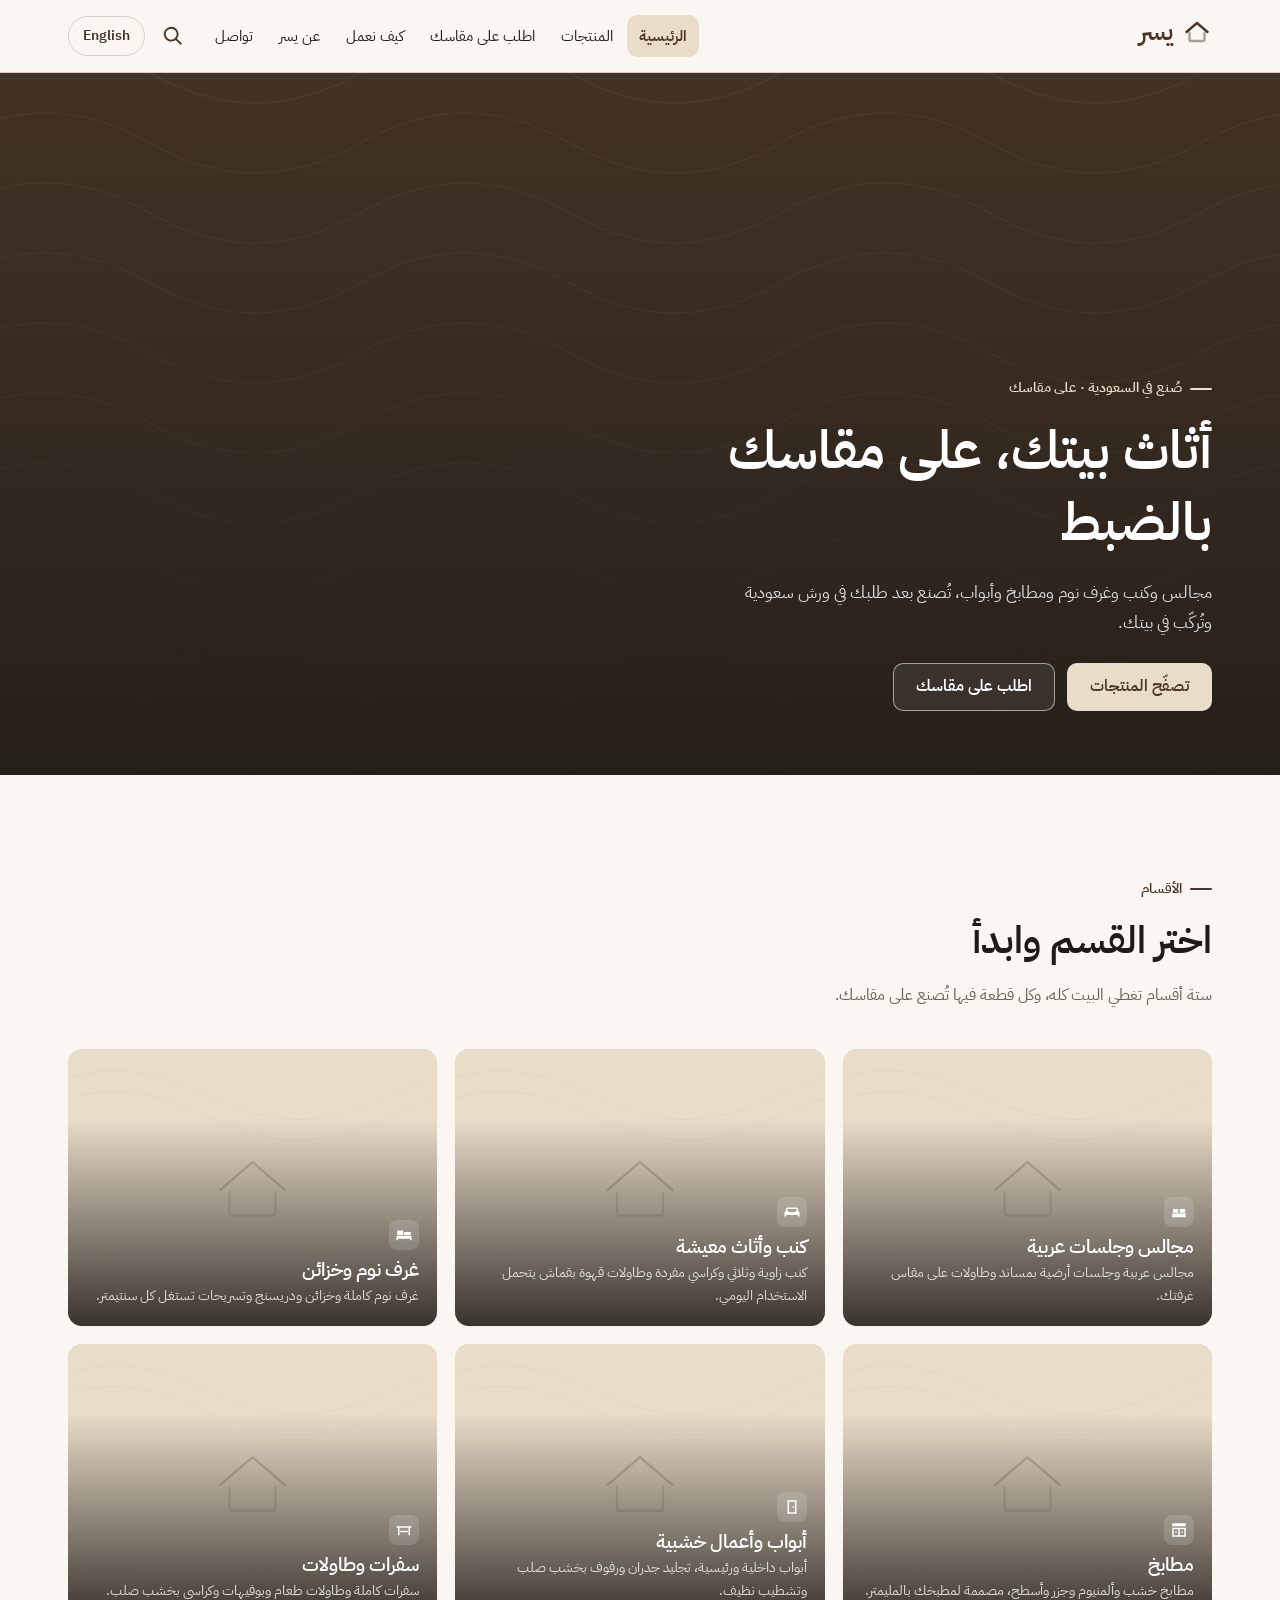
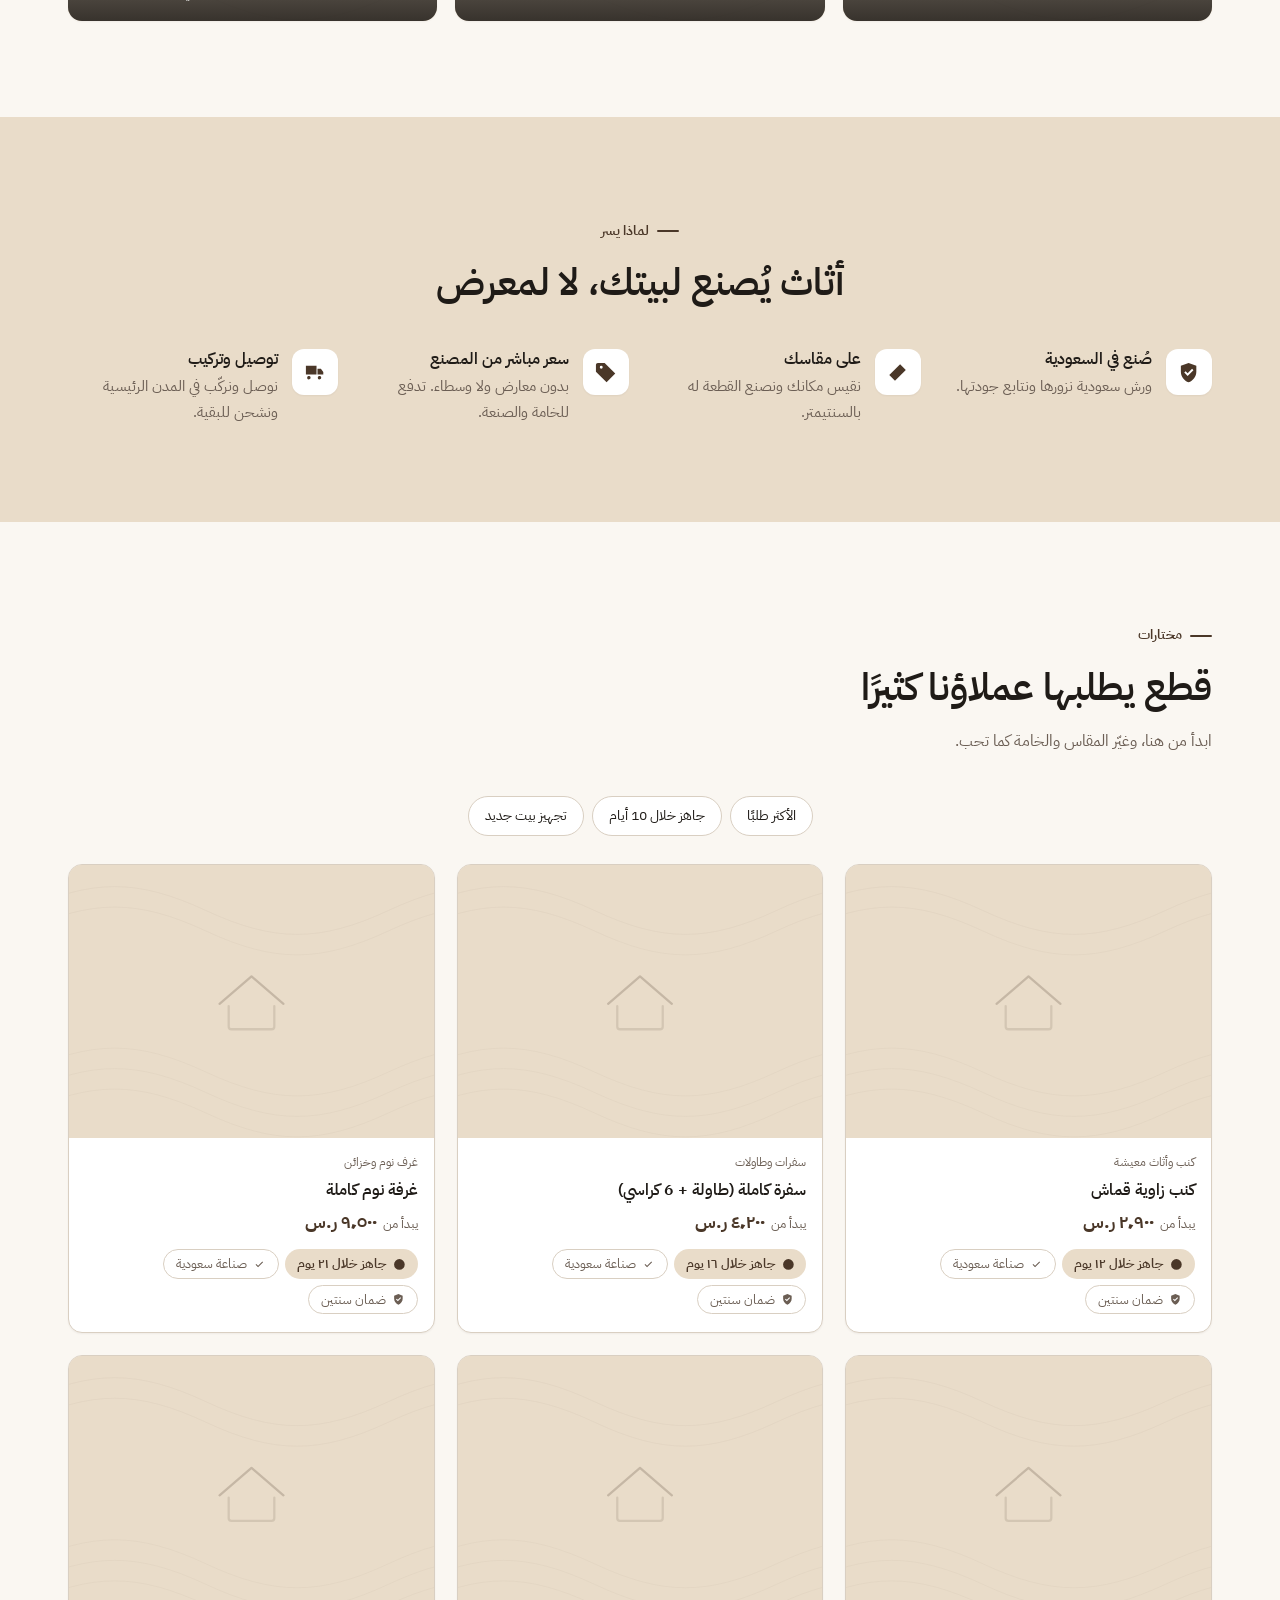
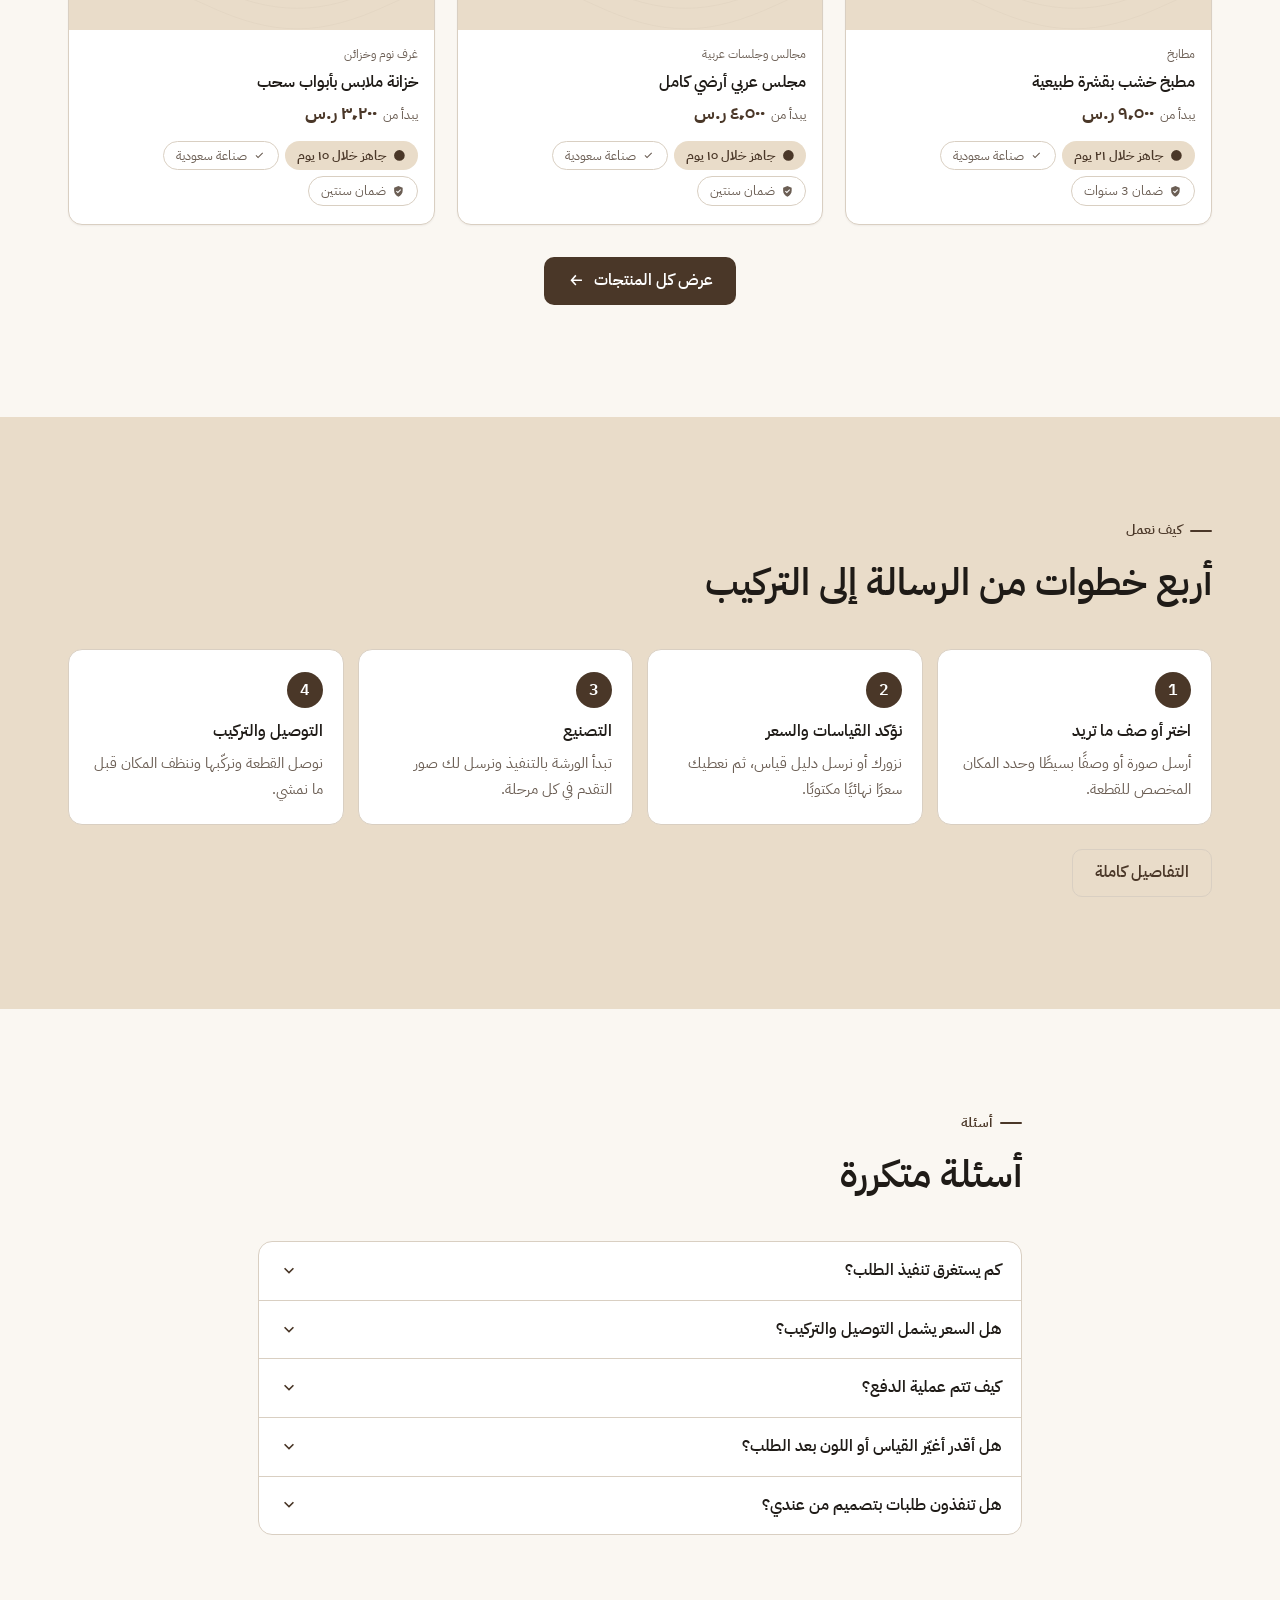
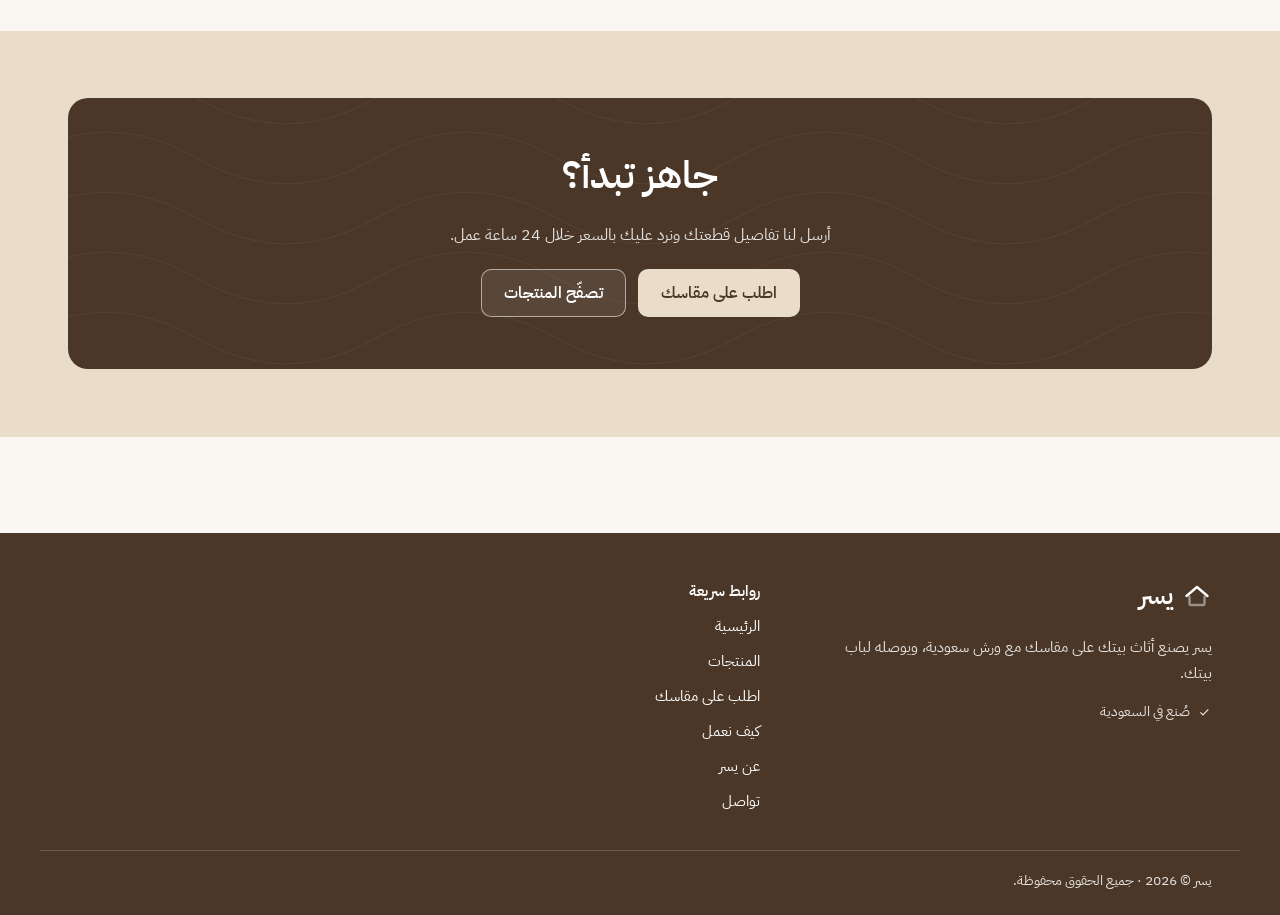
==== commit 1b27b117: "Rebuild the site on a JSON content layer with a new catalog and homepage Content layer - All busines" ====
--- a/index.html
+++ b/index.html
@@ -1,308 +1,108 @@
 <!doctype html>
-<html lang="ar" dir="rtl">
+<html lang="ar" dir="rtl" class="pre">
 <head>
 <meta charset="utf-8">
 <meta name="viewport" content="width=device-width, initial-scale=1">
-<title>يسر | أثاث وخزائن ومطابخ على مقاسك في السعودية</title>
-<meta name="description" content="يسر يصنع أثاثك وخزائنك ومطبخك وأبوابك على مقاسك مع ورش سعودية، بسعر مباشر من المصنع وتوصيل لكل المملكة.">
+<title>يسر | أثاث ومجالس وخزائن ومطابخ على مقاسك في السعودية</title>
+<meta name="description" content="يسر يصنع أثاثك ومجلسك وخزائنك ومطبخك وأبوابك على مقاسك مع ورش سعودية، بسعر مباشر من المصنع وتوصيل لكل المملكة.">
 <meta name="theme-color" content="#4A3728">
 <meta property="og:type" content="website">
 <meta property="og:site_name" content="يسر | Yusr">
 <meta property="og:url" content="https://yasser1164-ux.github.io/yusr/">
-<!-- TODO: confirm — replace with a real 1200x630 og.png share image -->
 <meta property="og:image" content="https://yasser1164-ux.github.io/yusr/assets/logo.svg">
 <meta name="twitter:card" content="summary">
 <link rel="canonical" href="https://yasser1164-ux.github.io/yusr/">
 <link rel="icon" type="image/svg+xml" href="assets/favicon.svg">
 <link rel="preconnect" href="https://fonts.googleapis.com">
 <link rel="preconnect" href="https://fonts.gstatic.com" crossorigin>
-<link rel="stylesheet" href="https://fonts.googleapis.com/css2?family=IBM+Plex+Sans+Arabic:wght@400;500;600&family=IBM+Plex+Sans:wght@400;500;600&display=swap">
+<link rel="stylesheet" href="https://fonts.googleapis.com/css2?family=IBM+Plex+Sans+Arabic:wght@400;500;600&family=IBM+Plex+Sans:wght@400;500;600&display=swap" media="print" onload="this.media='all'">
+<noscript><link rel="stylesheet" href="https://fonts.googleapis.com/css2?family=IBM+Plex+Sans+Arabic:wght@400;500;600&family=IBM+Plex+Sans:wght@400;500;600&display=swap"></noscript>
 <link rel="stylesheet" href="css/styles.css">
+<noscript><style>html.pre main > * { visibility: visible; }</style></noscript>
 </head>
-<body data-page="home">
+<body data-page="home" data-async>
 <div id="header-slot"></div>
 
 <main id="main">
 
-  <!-- ------------------------------------------------------------ hero -- -->
-  <section class="hero">
-    <div class="container hero__grid">
-      <div>
-        <p class="eyebrow" data-i18n="home.hero.eyebrow"></p>
-        <h1 class="hero__title" data-i18n="home.hero.title"></h1>
-        <p class="hero__text" data-i18n="home.hero.text"></p>
-        <div class="btn-row">
-          <a class="btn btn--primary" href="products.html"><span data-i18n="home.hero.ctaPrimary"></span></a>
-          <a class="btn btn--ghost" href="custom.html"><span data-i18n="home.hero.ctaSecondary"></span></a>
-        </div>
-        <ul class="hero__badges">
-          <li><svg viewBox="0 0 24 24" aria-hidden="true"><path fill="currentColor" d="M9.5 17.2 4.8 12.5l1.4-1.4 3.3 3.3 8-8 1.4 1.4-9.4 9.4Z"/></svg><span data-i18n="home.values.a.t"></span></li>
-          <li><svg viewBox="0 0 24 24" aria-hidden="true"><path fill="currentColor" d="M9.5 17.2 4.8 12.5l1.4-1.4 3.3 3.3 8-8 1.4 1.4-9.4 9.4Z"/></svg><span data-i18n="home.values.b.t"></span></li>
-          <li><svg viewBox="0 0 24 24" aria-hidden="true"><path fill="currentColor" d="M9.5 17.2 4.8 12.5l1.4-1.4 3.3 3.3 8-8 1.4 1.4-9.4 9.4Z"/></svg><span data-i18n="home.values.d.t"></span></li>
-        </ul>
-      </div>
-
-      <div class="hero__media">
-        <!-- TODO: replace image -->
-        <img src="https://picsum.photos/seed/yusr-hero/1200/900" width="1200" height="900"
-             alt="" data-i18n-attr="alt:home.hero.imageAlt" fetchpriority="high" decoding="async">
-      </div>
+  <!-- Hero: filled from data/site.json → hero -->
+  <section class="hero hero--pattern" id="hero">
+    <div class="container hero__content">
+      <h1 class="hero__title" data-i18n="brand.tagline"></h1>
     </div>
   </section>
 
-  <!-- ------------------------------------------------------ categories -- -->
-  <section class="section section--sand" id="categories">
+  <!-- Category tiles: data/categories.json -->
+  <section class="section" id="categories" data-loading></section>
+
+  <!-- Why Yusr: four compact items -->
+  <section class="section" id="why">
     <div class="container">
-      <div class="section__head">
-        <h2 data-i18n="home.categories.title"></h2>
-        <p data-i18n="home.categories.text"></p>
+      <div class="sec-head sec-head--center reveal">
+        <p class="eyebrow" data-i18n="home.values.eyebrow"></p>
+        <h2 class="sec-head__title" data-i18n="home.values.title"></h2>
       </div>
-
-      <div class="grid grid--3">
-        <a class="cat-card" href="products.html?cat=furniture">
-          <div class="cat-card__media"><!-- TODO: replace image -->
-            <img src="https://picsum.photos/seed/yusr-cat-furniture/800/600" width="800" height="600" alt="" loading="lazy" decoding="async"></div>
-          <div class="cat-card__body">
-            <h3 data-i18n="cat.furniture"></h3>
-            <p data-i18n="cat.furnitureDesc"></p>
-            <span class="cat-card__more"><span data-i18n="common.details"></span>
-              <svg viewBox="0 0 24 24" aria-hidden="true" class="i-dir"><path fill="currentColor" d="m13.2 5 6.3 7-6.3 7-1.5-1.3 4.1-4.6H4.5v-2h11.3l-4.1-4.6L13.2 5Z"/></svg></span>
-          </div>
-        </a>
-
-        <a class="cat-card" href="products.html?cat=wardrobes">
-          <div class="cat-card__media"><!-- TODO: replace image -->
-            <img src="https://picsum.photos/seed/yusr-cat-wardrobes/800/600" width="800" height="600" alt="" loading="lazy" decoding="async"></div>
-          <div class="cat-card__body">
-            <h3 data-i18n="cat.wardrobes"></h3>
-            <p data-i18n="cat.wardrobesDesc"></p>
-            <span class="cat-card__more"><span data-i18n="common.details"></span>
-              <svg viewBox="0 0 24 24" aria-hidden="true" class="i-dir"><path fill="currentColor" d="m13.2 5 6.3 7-6.3 7-1.5-1.3 4.1-4.6H4.5v-2h11.3l-4.1-4.6L13.2 5Z"/></svg></span>
-          </div>
-        </a>
-
-        <a class="cat-card" href="products.html?cat=kitchens">
-          <div class="cat-card__media"><!-- TODO: replace image -->
-            <img src="https://picsum.photos/seed/yusr-cat-kitchens/800/600" width="800" height="600" alt="" loading="lazy" decoding="async"></div>
-          <div class="cat-card__body">
-            <h3 data-i18n="cat.kitchens"></h3>
-            <p data-i18n="cat.kitchensDesc"></p>
-            <span class="cat-card__more"><span data-i18n="common.details"></span>
-              <svg viewBox="0 0 24 24" aria-hidden="true" class="i-dir"><path fill="currentColor" d="m13.2 5 6.3 7-6.3 7-1.5-1.3 4.1-4.6H4.5v-2h11.3l-4.1-4.6L13.2 5Z"/></svg></span>
-          </div>
-        </a>
-
-        <a class="cat-card" href="products.html?cat=doors">
-          <div class="cat-card__media"><!-- TODO: replace image -->
-            <img src="https://picsum.photos/seed/yusr-cat-doors/800/600" width="800" height="600" alt="" loading="lazy" decoding="async"></div>
-          <div class="cat-card__body">
-            <h3 data-i18n="cat.doors"></h3>
-            <p data-i18n="cat.doorsDesc"></p>
-            <span class="cat-card__more"><span data-i18n="common.details"></span>
-              <svg viewBox="0 0 24 24" aria-hidden="true" class="i-dir"><path fill="currentColor" d="m13.2 5 6.3 7-6.3 7-1.5-1.3 4.1-4.6H4.5v-2h11.3l-4.1-4.6L13.2 5Z"/></svg></span>
-          </div>
-        </a>
-
-        <a class="cat-card" href="products.html?cat=essentials">
-          <div class="cat-card__media"><!-- TODO: replace image -->
-            <img src="https://picsum.photos/seed/yusr-cat-essentials/800/600" width="800" height="600" alt="" loading="lazy" decoding="async"></div>
-          <div class="cat-card__body">
-            <h3 data-i18n="cat.essentials"></h3>
-            <p data-i18n="cat.essentialsDesc"></p>
-            <span class="cat-card__more"><span data-i18n="common.details"></span>
-              <svg viewBox="0 0 24 24" aria-hidden="true" class="i-dir"><path fill="currentColor" d="m13.2 5 6.3 7-6.3 7-1.5-1.3 4.1-4.6H4.5v-2h11.3l-4.1-4.6L13.2 5Z"/></svg></span>
-          </div>
-        </a>
-      </div>
-    </div>
-  </section>
-
-  <!-- ---------------------------------------------------------- values -- -->
-  <section class="section" id="values">
-    <div class="container">
-      <div class="section__head section__head--center">
-        <h2 data-i18n="home.values.title"></h2>
-      </div>
-
-      <div class="grid grid--4">
-        <div class="value-card">
-          <span class="value-card__icon"><svg viewBox="0 0 24 24" aria-hidden="true"><path fill="currentColor" d="M12 2 4 5v6c0 5 3.4 9.4 8 11 4.6-1.6 8-6 8-11V5l-8-3Zm-1 13.5-3.5-3.5 1.4-1.4 2.1 2.1 4.6-4.6 1.4 1.4-6 6Z"/></svg></span>
-          <h3 data-i18n="home.values.a.t"></h3>
-          <p data-i18n="home.values.a.d"></p>
+      <div class="values">
+        <div class="value reveal">
+          <span class="value__icon"><svg viewBox="0 0 24 24" aria-hidden="true"><path fill="currentColor" d="M12 2 4 5v6c0 5 3.4 9.4 8 11 4.6-1.6 8-6 8-11V5l-8-3Zm-1 13.5-3.5-3.5 1.4-1.4 2.1 2.1 4.6-4.6 1.4 1.4-6 6Z"/></svg></span>
+          <div><h3 data-i18n="home.values.a.t"></h3><p data-i18n="home.values.a.d"></p></div>
         </div>
-        <div class="value-card">
-          <span class="value-card__icon"><svg viewBox="0 0 24 24" aria-hidden="true"><path fill="currentColor" d="m3.4 14.6 11.2-11.2 5.9 5.9L9.3 20.5l-5.9-5.9Zm3.4.3 1.4 1.4 1.4-1.4-1.4-1.4 1.4-1.4 1.4 1.4 1.4-1.4-1.4-1.4 1.4-1.4 1.4 1.4 1.4-1.4-1.4-1.4 1.5-1.4 2.8 2.9-8.4 8.4-2.9-2.9Z"/></svg></span>
-          <h3 data-i18n="home.values.b.t"></h3>
-          <p data-i18n="home.values.b.d"></p>
+        <div class="value reveal">
+          <span class="value__icon"><svg viewBox="0 0 24 24" aria-hidden="true"><path fill="currentColor" d="m3.4 14.6 11.2-11.2 5.9 5.9L9.3 20.5l-5.9-5.9Zm3.4.3 1.4 1.4 1.4-1.4-1.4-1.4 1.4-1.4 1.4 1.4 1.4-1.4-1.4-1.4 1.4-1.4 1.4 1.4 1.4-1.4-1.4-1.4 1.5-1.4 2.8 2.9-8.4 8.4-2.9-2.9Z"/></svg></span>
+          <div><h3 data-i18n="home.values.b.t"></h3><p data-i18n="home.values.b.d"></p></div>
         </div>
-        <div class="value-card">
-          <span class="value-card__icon"><svg viewBox="0 0 24 24" aria-hidden="true"><path fill="currentColor" d="M11 2H4a2 2 0 0 0-2 2v7l11 11 9-9L11 2Zm-3.5 6A1.5 1.5 0 1 1 7.5 5a1.5 1.5 0 0 1 0 3Z"/></svg></span>
-          <h3 data-i18n="home.values.c.t"></h3>
-          <p data-i18n="home.values.c.d"></p>
+        <div class="value reveal">
+          <span class="value__icon"><svg viewBox="0 0 24 24" aria-hidden="true"><path fill="currentColor" d="M11 2H4a2 2 0 0 0-2 2v7l11 11 9-9L11 2Zm-3.5 6A1.5 1.5 0 1 1 7.5 5a1.5 1.5 0 0 1 0 3Z"/></svg></span>
+          <div><h3 data-i18n="home.values.c.t"></h3><p data-i18n="home.values.c.d"></p></div>
         </div>
-        <div class="value-card">
-          <span class="value-card__icon"><svg viewBox="0 0 24 24" aria-hidden="true"><path fill="currentColor" d="M3 5h11v9H3V5Zm12 3h3.5L21 11.5V14h-6V8ZM6.5 19a1.8 1.8 0 1 1 0-3.5 1.8 1.8 0 0 1 0 3.5Zm11 0a1.8 1.8 0 1 1 0-3.5 1.8 1.8 0 0 1 0 3.5Z"/></svg></span>
-          <h3 data-i18n="home.values.d.t"></h3>
-          <p data-i18n="home.values.d.d"></p>
+        <div class="value reveal">
+          <span class="value__icon"><svg viewBox="0 0 24 24" aria-hidden="true"><path fill="currentColor" d="M3 5h11v9H3V5Zm12 3h3.5L21 11.5V14h-6V8ZM6.5 19a1.8 1.8 0 1 1 0-3.5 1.8 1.8 0 0 1 0 3.5Zm11 0a1.8 1.8 0 1 1 0-3.5 1.8 1.8 0 0 1 0 3.5Z"/></svg></span>
+          <div><h3 data-i18n="home.values.d.t"></h3><p data-i18n="home.values.d.d"></p></div>
         </div>
       </div>
     </div>
   </section>
 
-  <!-- -------------------------------------------------------- featured -- -->
-  <section class="section section--sand" id="featured">
+  <!-- Featured products: data/products.json (featured: true) -->
+  <section class="section" id="featured" data-loading></section>
+
+  <!-- Our work: data/gallery.json — hidden while empty -->
+  <section class="section" id="work" hidden></section>
+
+  <!-- Testimonials: data/testimonials.json — hidden while empty -->
+  <section class="section" id="testimonials" hidden></section>
+
+  <!-- How it works -->
+  <section class="section" id="how">
     <div class="container">
-      <div class="section__head">
-        <h2 data-i18n="home.featured.title"></h2>
-        <p data-i18n="home.featured.text"></p>
+      <div class="sec-head reveal">
+        <p class="eyebrow" data-i18n="home.process.eyebrow"></p>
+        <h2 class="sec-head__title" data-i18n="home.process.title"></h2>
       </div>
-
-      <div class="grid grid--3" id="featured-grid">
-        <p class="muted" data-i18n="common.loading"></p>
-      </div>
-
-      <p class="btn-row" style="margin-block-start:28px">
-        <a class="btn btn--primary" href="products.html"><span data-i18n="common.viewAll"></span></a>
-      </p>
-    </div>
-  </section>
-
-  <!-- --------------------------------------------------------- process -- -->
-  <section class="section" id="process">
-    <div class="container">
-      <div class="section__head">
-        <h2 data-i18n="home.process.title"></h2>
-        <p data-i18n="home.process.text"></p>
-      </div>
-
       <ol class="steps">
-        <li class="step"><span class="step__num">1</span><h3 data-i18n="home.process.s1.t"></h3><p data-i18n="home.process.s1.d"></p></li>
-        <li class="step"><span class="step__num">2</span><h3 data-i18n="home.process.s2.t"></h3><p data-i18n="home.process.s2.d"></p></li>
-        <li class="step"><span class="step__num">3</span><h3 data-i18n="home.process.s3.t"></h3><p data-i18n="home.process.s3.d"></p></li>
-        <li class="step"><span class="step__num">4</span><h3 data-i18n="home.process.s4.t"></h3><p data-i18n="home.process.s4.d"></p></li>
+        <li class="step reveal"><span class="step__num">1</span><h3 data-i18n="home.process.s1.t"></h3><p data-i18n="home.process.s1.d"></p></li>
+        <li class="step reveal"><span class="step__num">2</span><h3 data-i18n="home.process.s2.t"></h3><p data-i18n="home.process.s2.d"></p></li>
+        <li class="step reveal"><span class="step__num">3</span><h3 data-i18n="home.process.s3.t"></h3><p data-i18n="home.process.s3.d"></p></li>
+        <li class="step reveal"><span class="step__num">4</span><h3 data-i18n="home.process.s4.t"></h3><p data-i18n="home.process.s4.d"></p></li>
       </ol>
-
-      <p class="btn-row" style="margin-block-start:28px">
+      <p class="btn-row reveal" style="margin-block-start:24px">
         <a class="btn btn--ghost" href="how.html"><span data-i18n="home.process.cta"></span></a>
       </p>
     </div>
   </section>
 
-  <!-- ---------------------------------------------------- testimonials -- -->
-  <section class="section section--sand" id="testimonials">
+  <!-- FAQ: data/faq.json -->
+  <section class="section" id="faq" hidden></section>
+
+  <!-- Final CTA -->
+  <section class="section section--tight" id="cta">
     <div class="container">
-      <div class="section__head">
-        <h2 data-i18n="home.testimonials.title"></h2>
-        <p class="note-sample" data-i18n="home.testimonials.note"></p>
-      </div>
-
-      <div class="grid grid--3">
-        <figure class="quote">
-          <blockquote data-i18n="home.testimonials.a.q"></blockquote>
-          <figcaption><strong data-i18n="home.testimonials.a.n"></strong><span data-i18n="home.testimonials.a.c"></span></figcaption>
-        </figure>
-        <figure class="quote">
-          <blockquote data-i18n="home.testimonials.b.q"></blockquote>
-          <figcaption><strong data-i18n="home.testimonials.b.n"></strong><span data-i18n="home.testimonials.b.c"></span></figcaption>
-        </figure>
-        <figure class="quote">
-          <blockquote data-i18n="home.testimonials.c.q"></blockquote>
-          <figcaption><strong data-i18n="home.testimonials.c.n"></strong><span data-i18n="home.testimonials.c.c"></span></figcaption>
-        </figure>
-      </div>
-    </div>
-  </section>
-
-  <!-- ----------------------------------------------------------- trust -- -->
-  <section class="section section--tight" id="trust">
-    <div class="container">
-      <div class="section__head"><h2 data-i18n="home.trust.title"></h2></div>
-
-      <div class="trust">
-        <!-- TODO: confirm — Maroof number lives in js/config.js -->
-        <div class="trust__item">
-          <svg viewBox="0 0 24 24" aria-hidden="true"><path fill="currentColor" d="M12 2 4 5v6c0 5 3.4 9.4 8 11 4.6-1.6 8-6 8-11V5l-8-3Zm-1 13.5-3.5-3.5 1.4-1.4 2.1 2.1 4.6-4.6 1.4 1.4-6 6Z"/></svg>
-          <p><strong data-i18n="home.trust.maroof"></strong><span dir="ltr" data-config="maroof"></span></p>
-        </div>
-        <!-- TODO: confirm — Commercial Registration number lives in js/config.js -->
-        <div class="trust__item">
-          <svg viewBox="0 0 24 24" aria-hidden="true"><path fill="currentColor" d="M4 3h11l5 5v13a1 1 0 0 1-1 1H4a1 1 0 0 1-1-1V4a1 1 0 0 1 1-1Zm10 1.5V9h4.5L14 4.5ZM7 12h10v2H7v-2Zm0 4h7v2H7v-2Z"/></svg>
-          <p><strong data-i18n="home.trust.cr"></strong><span dir="ltr" data-config="cr"></span></p>
-        </div>
-        <div class="trust__item">
-          <svg viewBox="0 0 24 24" aria-hidden="true"><path fill="currentColor" d="M3 6h18a1 1 0 0 1 1 1v10a1 1 0 0 1-1 1H3a1 1 0 0 1-1-1V7a1 1 0 0 1 1-1Zm0 4v2h18v-2H3Z"/></svg>
-          <p><strong data-i18n="home.trust.payments"></strong><span class="small muted" data-i18n="home.trust.paymentsNote"></span></p>
-        </div>
-      </div>
-    </div>
-  </section>
-
-  <!-- ------------------------------------------------------------- FAQ -- -->
-  <section class="section section--sand" id="faq">
-    <div class="container">
-      <div class="section__head"><h2 data-i18n="home.faq.title"></h2></div>
-
-      <div class="accordion">
-        <div class="accordion__item">
-          <h3 style="margin:0"><button type="button" class="accordion__trigger" id="faq-t1" aria-expanded="false" aria-controls="faq-p1">
-            <span data-i18n="home.faq.q1.q"></span>
-            <svg viewBox="0 0 24 24" aria-hidden="true"><path fill="currentColor" d="m12 15.4-6-6L7.4 8l4.6 4.6L16.6 8 18 9.4l-6 6Z"/></svg>
-          </button></h3>
-          <div class="accordion__panel" id="faq-p1" role="region" aria-labelledby="faq-t1" hidden><p data-i18n="home.faq.q1.a"></p></div>
-        </div>
-
-        <div class="accordion__item">
-          <h3 style="margin:0"><button type="button" class="accordion__trigger" id="faq-t2" aria-expanded="false" aria-controls="faq-p2">
-            <span data-i18n="home.faq.q2.q"></span>
-            <svg viewBox="0 0 24 24" aria-hidden="true"><path fill="currentColor" d="m12 15.4-6-6L7.4 8l4.6 4.6L16.6 8 18 9.4l-6 6Z"/></svg>
-          </button></h3>
-          <div class="accordion__panel" id="faq-p2" role="region" aria-labelledby="faq-t2" hidden><p data-i18n="home.faq.q2.a"></p></div>
-        </div>
-
-        <div class="accordion__item">
-          <h3 style="margin:0"><button type="button" class="accordion__trigger" id="faq-t3" aria-expanded="false" aria-controls="faq-p3">
-            <span data-i18n="home.faq.q3.q"></span>
-            <svg viewBox="0 0 24 24" aria-hidden="true"><path fill="currentColor" d="m12 15.4-6-6L7.4 8l4.6 4.6L16.6 8 18 9.4l-6 6Z"/></svg>
-          </button></h3>
-          <div class="accordion__panel" id="faq-p3" role="region" aria-labelledby="faq-t3" hidden><p data-i18n="home.faq.q3.a"></p></div>
-        </div>
-
-        <div class="accordion__item">
-          <h3 style="margin:0"><button type="button" class="accordion__trigger" id="faq-t4" aria-expanded="false" aria-controls="faq-p4">
-            <span data-i18n="home.faq.q4.q"></span>
-            <svg viewBox="0 0 24 24" aria-hidden="true"><path fill="currentColor" d="m12 15.4-6-6L7.4 8l4.6 4.6L16.6 8 18 9.4l-6 6Z"/></svg>
-          </button></h3>
-          <div class="accordion__panel" id="faq-p4" role="region" aria-labelledby="faq-t4" hidden><p data-i18n="home.faq.q4.a"></p></div>
-        </div>
-
-        <div class="accordion__item">
-          <h3 style="margin:0"><button type="button" class="accordion__trigger" id="faq-t5" aria-expanded="false" aria-controls="faq-p5">
-            <span data-i18n="home.faq.q5.q"></span>
-            <svg viewBox="0 0 24 24" aria-hidden="true"><path fill="currentColor" d="m12 15.4-6-6L7.4 8l4.6 4.6L16.6 8 18 9.4l-6 6Z"/></svg>
-          </button></h3>
-          <div class="accordion__panel" id="faq-p5" role="region" aria-labelledby="faq-t5" hidden><p data-i18n="home.faq.q5.a"></p></div>
-        </div>
-
-        <div class="accordion__item">
-          <h3 style="margin:0"><button type="button" class="accordion__trigger" id="faq-t6" aria-expanded="false" aria-controls="faq-p6">
-            <span data-i18n="home.faq.q6.q"></span>
-            <svg viewBox="0 0 24 24" aria-hidden="true"><path fill="currentColor" d="m12 15.4-6-6L7.4 8l4.6 4.6L16.6 8 18 9.4l-6 6Z"/></svg>
-          </button></h3>
-          <div class="accordion__panel" id="faq-p6" role="region" aria-labelledby="faq-t6" hidden><p data-i18n="home.faq.q6.a"></p></div>
-        </div>
-      </div>
-    </div>
-  </section>
-
-  <!-- ---------------------------------------------------------- CTA --- -->
-  <section class="section section--tight">
-    <div class="container">
-      <div class="cta-band">
-        <h2 data-i18n="how.cta"></h2>
-        <p data-i18n="how.ctaText"></p>
+      <div class="cta-band reveal">
+        <h2 data-i18n="home.cta.title"></h2>
+        <p data-i18n="home.cta.text"></p>
         <div class="btn-row">
-          <a class="btn btn--secondary" href="custom.html"><span data-i18n="home.hero.ctaSecondary"></span></a>
-          <a class="btn btn--ghost" href="products.html"><span data-i18n="home.hero.ctaPrimary"></span></a>
+          <a class="btn btn--sand" href="custom.html"><span data-i18n="common.customCta"></span></a>
+          <a class="btn btn--ghost-light" href="products.html"><span data-i18n="common.browse"></span></a>
         </div>
       </div>
     </div>
@@ -317,16 +117,14 @@
   "@context": "https://schema.org",
   "@type": "HomeGoodsStore",
   "name": "يسر | Yusr",
-  "description": "أثاث وخزائن ومطابخ وأبواب على المقاس، صناعة سعودية.",
+  "description": "أثاث ومجالس وخزائن ومطابخ وأبواب على المقاس، صناعة سعودية.",
   "url": "https://yasser1164-ux.github.io/yusr/",
-  "image": "https://yasser1164-ux.github.io/yusr/assets/logo.svg",
   "areaServed": "SA",
-  "address": { "@type": "PostalAddress", "addressCountry": "SA", "addressLocality": "Riyadh" },
-  "priceRange": "SAR 320 - 22000"
+  "address": { "@type": "PostalAddress", "addressCountry": "SA" }
 }
 </script>
 
 <script type="module" src="js/main.js"></script>
-<script type="module" src="js/products.js"></script>
+<script type="module" src="js/home.js"></script>
 </body>
 </html>
--- a/css/styles.css
+++ b/css/styles.css
@@ -1,62 +1,49 @@
 /* ==========================================================================
-   Yusr | يسر — two-colour system: Walnut + Sand, on warm neutrals.
-   Written with logical properties so RTL mirrors without overrides.
+   Yusr | يسر — walnut + sand on warm neutrals.
+   Logical properties throughout, so RTL mirrors without overrides.
    ========================================================================== */
 
 :root {
-  /* Brand — only these two */
   --walnut: #4A3728;
+  --walnut-deep: #3A2B1F;
+  --walnut-soft: rgba(74, 55, 40, 0.08);
   --sand: #E9DCC9;
-
-  /* Neutrals */
+  --sand-deep: #DCCBB2;
   --bg: #FAF7F2;
   --surface: #FFFFFF;
   --text: #1F1B17;
   --muted: #6B5E54;
   --border: #D9CFC2;
-
-  /* Derived */
-  --walnut-soft: rgba(74, 55, 40, 0.08);
-  --walnut-hover: #3A2B1F;
-  --sand-deep: #DCCBB2;
-
-  /* Type */
+  --error: #8A2B18;
+
   --font-en: 'IBM Plex Sans', system-ui, -apple-system, 'Segoe UI', sans-serif;
   --font-ar: 'IBM Plex Sans Arabic', 'IBM Plex Sans', system-ui, 'Segoe UI', sans-serif;
   --font: var(--font-en);
   --line: 1.6;
 
-  /* Space + shape */
-  --radius-sm: 10px;
-  --radius: 14px;
-  --radius-lg: 20px;
+  --r-sm: 10px;
+  --r: 14px;
+  --r-lg: 20px;
   --shadow-sm: 0 1px 2px rgba(31, 27, 23, 0.05);
-  --shadow: 0 6px 20px rgba(31, 27, 23, 0.07);
-  --shadow-lg: 0 14px 40px rgba(31, 27, 23, 0.10);
-  --container: 1180px;
+  --shadow: 0 8px 24px rgba(31, 27, 23, 0.08);
+  --shadow-lg: 0 18px 48px rgba(31, 27, 23, 0.14);
+  --container: 1200px;
   --gutter: 20px;
   --section-y: 56px;
-}
-
-:root:lang(ar),
-html[lang='ar'] {
-  --font: var(--font-ar);
-  --line: 1.75;
-}
+  --hdr-h: 64px;
+  --t: 200ms ease;
+}
+
+html[lang='ar'] { --font: var(--font-ar); --line: 1.75; }
 
 /* ------------------------------------------------------------- reset --- */
 
-*,
-*::before,
-*::after { box-sizing: border-box; }
-
+*, *::before, *::after { box-sizing: border-box; }
 html { -webkit-text-size-adjust: 100%; scroll-behavior: smooth; }
-
 @media (prefers-reduced-motion: reduce) {
   html { scroll-behavior: auto; }
   *, *::before, *::after { animation-duration: .01ms !important; transition-duration: .01ms !important; }
 }
-
 body {
   margin: 0;
   background: var(--bg);
@@ -66,755 +53,580 @@
   line-height: var(--line);
   -webkit-font-smoothing: antialiased;
 }
+body.is-locked { overflow: hidden; }
 
 img, svg { display: block; max-width: 100%; }
 img { height: auto; }
 svg { width: 1.25em; height: 1.25em; flex: none; }
 
-h1, h2, h3, h4, h5 {
-  margin: 0 0 .5em;
-  font-weight: 600;
-  line-height: 1.25;
-  letter-spacing: -0.01em;
-}
-html[lang='ar'] h1, html[lang='ar'] h2, html[lang='ar'] h3,
-html[lang='ar'] h4, html[lang='ar'] h5 { line-height: 1.4; letter-spacing: 0; }
-
-h1, .h1 { font-size: clamp(1.85rem, 1.2rem + 2.6vw, 3rem); }
-h2, .h2 { font-size: clamp(1.5rem, 1.1rem + 1.6vw, 2.15rem); }
+h1, h2, h3, h4 { margin: 0 0 .5em; font-weight: 600; line-height: 1.2; letter-spacing: -0.015em; }
+html[lang='ar'] :is(h1, h2, h3, h4) { line-height: 1.35; letter-spacing: 0; }
+h1, .h1 { font-size: clamp(2rem, 1.3rem + 2.6vw, 3.2rem); }
+h2, .h2 { font-size: clamp(1.6rem, 1.15rem + 1.7vw, 2.4rem); }
 h3, .h3 { font-size: clamp(1.15rem, 1rem + .7vw, 1.4rem); }
-.h5 { font-size: 1.05rem; font-weight: 600; margin-block: 1.5em .6em; }
+.h5 { font-size: 1.05rem; font-weight: 600; margin-block: 1.6em .6em; }
 
 p { margin: 0 0 1em; }
 ul, ol { margin: 0 0 1em; padding-inline-start: 1.25em; }
-
-a { color: var(--walnut); text-decoration-thickness: 1px; text-underline-offset: 3px; }
-a:hover { color: var(--walnut-hover); }
-
-:focus-visible {
-  outline: 3px solid var(--walnut);
-  outline-offset: 2px;
-  border-radius: 4px;
-}
-
-/* Directional icons flip with the writing direction. */
+a { color: var(--walnut); text-decoration-thickness: 1px; text-underline-offset: 3px; transition: color var(--t); }
+a:hover { color: var(--walnut-deep); }
+button { font: inherit; }
+
+:focus-visible { outline: 3px solid var(--walnut); outline-offset: 2px; border-radius: 4px; }
+.hero :focus-visible, .ftr :focus-visible, .lb :focus-visible, .search :focus-visible { outline-color: var(--sand); }
+
 [dir='rtl'] .i-dir { transform: scaleX(-1); }
+[hidden] { display: none !important; }
 
 /* --------------------------------------------------------- utilities --- */
 
-.container {
-  width: 100%;
-  max-width: var(--container);
-  margin-inline: auto;
-  padding-inline: var(--gutter);
-}
-
+.container { width: 100%; max-width: var(--container); margin-inline: auto; padding-inline: var(--gutter); }
+.container--narrow { max-width: 820px; }
+.container--bleed { padding-inline: 0; }
 .visually-hidden {
-  position: absolute !important;
-  width: 1px; height: 1px;
-  padding: 0; margin: -1px;
-  overflow: hidden; clip: rect(0 0 0 0); clip-path: inset(50%);
-  white-space: nowrap; border: 0;
-}
-
+  position: absolute !important; width: 1px; height: 1px; padding: 0; margin: -1px;
+  overflow: hidden; clip: rect(0 0 0 0); clip-path: inset(50%); white-space: nowrap; border: 0;
+}
 .muted { color: var(--muted); }
 .small { font-size: .875rem; }
-.center { text-align: center; }
-[hidden] { display: none !important; }
 
 .skip-link {
-  position: absolute;
-  inset-block-start: -100px;
-  inset-inline-start: var(--gutter);
-  z-index: 100;
-  background: var(--walnut);
-  color: #fff;
-  padding: 10px 16px;
-  border-radius: 0 0 var(--radius-sm) var(--radius-sm);
-  text-decoration: none;
+  position: absolute; inset-block-start: -100px; inset-inline-start: var(--gutter); z-index: 200;
+  background: var(--walnut); color: #fff; padding: 10px 16px; border-radius: 0 0 var(--r-sm) var(--r-sm); text-decoration: none;
 }
 .skip-link:focus { inset-block-start: 0; color: #fff; }
 
+/* Space is reserved for JS-rendered blocks so nothing below them shifts when they arrive. */
+#header-slot { min-height: var(--hdr-h); }
+[data-loading] { min-height: 70vh; }
+#filter-cats { min-height: 48px; }
+/* <html class="pre"> until the page's first render: content appears once, in place, instead of shifting. */
+html.pre main > :not(.hero) { visibility: hidden; }
+
+/* Section rhythm: off-white / sand alternation is applied by JS on the home page. */
 .section { padding-block: var(--section-y); }
 .section--sand { background: var(--sand); }
 .section--tight { padding-block: calc(var(--section-y) * .7); }
-
-.section__head { max-width: 62ch; margin-block-end: 32px; }
-.section__head--center { margin-inline: auto; text-align: center; }
-.section__head p { color: var(--muted); margin: 0; }
-
-.grid { display: grid; gap: 20px; }
-.grid--2 { grid-template-columns: 1fr; }
-.grid--3 { grid-template-columns: 1fr; }
-.grid--4 { grid-template-columns: 1fr; }
+.section--flush { padding-block-start: 0; }
+
+.sec-head { max-width: 62ch; margin-block-end: 32px; }
+.sec-head--center { margin-inline: auto; text-align: center; }
+.sec-head__title { margin-block-end: .35em; }
+.sec-head__title--sm { font-size: clamp(1.3rem, 1.1rem + .9vw, 1.7rem); margin-block-end: 20px; }
+.sec-head__text { color: var(--muted); margin: 0; font-size: 1.02rem; }
 
 .eyebrow {
-  display: inline-flex;
-  align-items: center;
-  gap: 8px;
-  font-size: .8rem;
-  font-weight: 600;
-  letter-spacing: .04em;
-  text-transform: uppercase;
-  color: var(--walnut);
-  background: var(--sand);
-  border-radius: 999px;
-  padding: 6px 14px;
-  margin-block-end: 16px;
-}
-html[lang='ar'] .eyebrow { text-transform: none; letter-spacing: 0; }
-
-.chip {
-  display: inline-flex;
-  align-items: center;
-  gap: 6px;
-  font-size: .8rem;
-  border-radius: 999px;
-  padding: 5px 12px;
-  margin: 0;
-}
-.chip--soft { background: var(--sand); color: var(--walnut); }
-
-.notice {
-  border: 1px solid var(--border);
-  background: var(--surface);
-  border-radius: var(--radius);
-  padding: 20px;
-}
+  display: inline-flex; align-items: center; gap: 8px; margin: 0 0 14px;
+  font-size: .78rem; font-weight: 600; letter-spacing: .06em; text-transform: uppercase; color: var(--walnut);
+}
+.eyebrow::before { content: ''; display: inline-block; width: 22px; height: 2px; background: currentColor; border-radius: 2px; }
+.eyebrow--light { color: var(--sand); }
+html[lang='ar'] .eyebrow { text-transform: none; letter-spacing: 0; font-size: .88rem; }
+
+.grid { display: grid; gap: 18px; }
+.btn-row { display: flex; flex-wrap: wrap; gap: 12px; }
+.btn-row--center { justify-content: center; margin-block-start: 32px; }
+
+.notice { border: 1px solid var(--border); background: var(--surface); border-radius: var(--r); padding: 20px; }
 .notice--warn { border-inline-start: 4px solid var(--walnut); }
 .notice p:last-child { margin: 0; }
 
-.note-sample {
-  font-size: .8rem;
-  color: var(--muted);
-  border-inline-start: 3px solid var(--sand-deep);
-  padding-inline-start: 10px;
-}
-
 /* ----------------------------------------------------------- buttons --- */
 
 .btn {
-  display: inline-flex;
-  align-items: center;
-  justify-content: center;
-  gap: 8px;
-  min-height: 46px;
-  padding: 11px 22px;
-  border: 1px solid transparent;
-  border-radius: var(--radius-sm);
-  font: inherit;
-  font-weight: 600;
-  line-height: 1.2;
-  text-decoration: none;
-  cursor: pointer;
-  transition: background-color .18s ease, color .18s ease, border-color .18s ease, transform .18s ease;
+  display: inline-flex; align-items: center; justify-content: center; gap: 8px;
+  min-height: 48px; padding: 12px 22px; border: 1px solid transparent; border-radius: var(--r-sm);
+  font-weight: 600; line-height: 1.2; text-decoration: none; cursor: pointer;
+  transition: background-color var(--t), color var(--t), border-color var(--t), transform var(--t), box-shadow var(--t);
 }
 .btn:active { transform: translateY(1px); }
 .btn svg { width: 1.15em; height: 1.15em; }
-
 .btn--primary { background: var(--walnut); color: #fff; }
-.btn--primary:hover { background: var(--walnut-hover); color: #fff; }
-
-.btn--secondary { background: var(--sand); color: var(--walnut); }
-.btn--secondary:hover { background: var(--sand-deep); color: var(--walnut); }
-
+.btn--primary:hover { background: var(--walnut-deep); color: #fff; box-shadow: var(--shadow); }
+.btn--sand { background: var(--sand); color: var(--walnut); }
+.btn--sand:hover { background: #fff; color: var(--walnut); }
 .btn--ghost { background: transparent; color: var(--walnut); border-color: var(--border); }
-.btn--ghost:hover { background: var(--walnut-soft); }
-
-.btn--sm { min-height: 38px; padding: 7px 14px; font-size: .9rem; }
+.btn--ghost:hover { background: var(--walnut-soft); color: var(--walnut); }
+.btn--ghost-light { background: rgba(255, 255, 255, .08); color: #fff; border-color: rgba(255, 255, 255, .55); }
+.btn--ghost-light:hover { background: rgba(255, 255, 255, .18); color: #fff; }
+.btn--sm { min-height: 40px; padding: 8px 14px; font-size: .9rem; }
 .btn--block { display: flex; width: 100%; }
 
-.btn-row { display: flex; flex-wrap: wrap; gap: 12px; }
+.icon-btn {
+  display: inline-flex; align-items: center; justify-content: center; width: 44px; height: 44px; padding: 0;
+  background: transparent; border: 1px solid transparent; border-radius: 50%; color: var(--walnut); cursor: pointer;
+  transition: background-color var(--t), border-color var(--t);
+}
+.icon-btn:hover { background: var(--walnut-soft); }
+.icon-btn svg { width: 22px; height: 22px; }
+
+.lang-toggle {
+  min-height: 40px; padding: 6px 14px; background: transparent; border: 1px solid var(--border); border-radius: 999px;
+  color: var(--walnut); font-weight: 600; font-size: .9rem; cursor: pointer; transition: background-color var(--t);
+}
+.lang-toggle:hover { background: var(--walnut-soft); }
+
+/* ------------------------------------------------------------- chips --- */
+
+.chip {
+  display: inline-flex; align-items: center; gap: 6px; margin: 0;
+  font-size: .8rem; line-height: 1.2; border-radius: 999px; padding: 6px 12px; white-space: nowrap;
+}
+.chip svg { width: 1em; height: 1em; }
+.chip--soft { background: var(--sand); color: var(--walnut); text-decoration: none; }
+.chip--lead { background: var(--sand); color: var(--walnut); font-weight: 600; }
+.chip--badge { background: transparent; border: 1px solid var(--border); color: var(--muted); }
+.chip--filter {
+  background: var(--surface); border: 1px solid var(--border); color: var(--text); text-decoration: none;
+  font-size: .9rem; padding: 9px 16px; min-height: 40px; cursor: pointer; transition: background-color var(--t), color var(--t), border-color var(--t);
+  scroll-snap-align: start;
+}
+.chip--filter:hover { background: var(--walnut-soft); color: var(--walnut); }
+.chip--filter[aria-pressed='true'] { background: var(--walnut); border-color: var(--walnut); color: #fff; font-weight: 600; }
+.chip--sub { font-size: .84rem; min-height: 36px; padding: 6px 13px; }
+.chip--active { background: var(--walnut); color: #fff; font-size: .88rem; padding: 6px 8px 6px 14px; gap: 8px; }
+[dir='rtl'] .chip--active { padding: 6px 14px 6px 8px; }
+.chip__x { display: inline-flex; width: 24px; height: 24px; padding: 0; align-items: center; justify-content: center; background: rgba(255,255,255,.18); border: 0; border-radius: 50%; color: #fff; cursor: pointer; }
+.chip__x svg { width: 14px; height: 14px; }
+
+.chips { display: flex; flex-wrap: wrap; gap: 8px; }
+.chips--center { justify-content: center; margin-block-end: 28px; }
+.chips--scroll {
+  flex-wrap: nowrap; overflow-x: auto; padding-block: 4px; padding-inline: var(--gutter);
+  margin-inline: calc(-1 * var(--gutter)); scroll-snap-type: x proximity; scrollbar-width: none; -webkit-overflow-scrolling: touch;
+}
+.chips--scroll::-webkit-scrollbar { display: none; }
+
+/* -------------------------------------------------------- image box --- */
+
+.img-box {
+  display: block; position: relative; width: 100%; aspect-ratio: var(--ratio, 4 / 3);
+  background: var(--sand); overflow: hidden;
+}
+.img-box img, .img-box picture { display: block; width: 100%; height: 100%; }
+.img-box img { object-fit: cover; }
+.img-box[data-placeholder] img { object-fit: cover; }
 
 /* ------------------------------------------------------------ header --- */
 
-.site-header {
-  position: sticky;
-  inset-block-start: 0;
-  z-index: 50;
-  background: rgba(250, 247, 242, 0.92);
-  backdrop-filter: blur(8px);
+.hdr {
+  position: sticky; inset-block-start: 0; z-index: 60;
+  background: rgba(250, 247, 242, 0.94); backdrop-filter: blur(10px); -webkit-backdrop-filter: blur(10px);
   border-block-end: 1px solid var(--border);
-}
-
-.site-header__inner {
-  display: flex;
-  align-items: center;
-  gap: 12px;
-  min-height: 64px;
-}
-
-.site-header__brand { text-decoration: none; margin-inline-end: auto; }
+  transition: transform 260ms ease;
+}
+.hdr--hidden { transform: translateY(-100%); }
+.hdr__in { display: flex; align-items: center; gap: 8px; min-height: var(--hdr-h); }
+.hdr__brand { text-decoration: none; margin-inline-end: auto; }
+.hdr__actions { display: flex; align-items: center; gap: 4px; }
+.hdr__wa { display: none; }
 
 .logo { display: inline-flex; align-items: center; gap: 9px; color: var(--walnut); }
 .logo__mark { width: 30px; height: 30px; }
 .logo__word { font-size: 1.45rem; font-weight: 600; line-height: 1; letter-spacing: -0.01em; }
 html[lang='ar'] .logo__word { font-size: 1.6rem; }
 
-.site-header__actions { display: flex; align-items: center; gap: 8px; }
-
-.nav { display: none; }
-.nav__list {
-  display: flex;
-  align-items: center;
-  gap: 4px;
-  list-style: none;
-  margin: 0;
-  padding: 0;
-}
-.nav__link {
-  display: block;
-  padding: 8px 12px;
-  border-radius: var(--radius-sm);
-  color: var(--text);
-  text-decoration: none;
-  font-size: .95rem;
-}
-.nav__link:hover { background: var(--walnut-soft); color: var(--walnut); }
-.nav__link[aria-current='page'] { color: var(--walnut); font-weight: 600; background: var(--sand); }
-
-.nav-toggle {
-  display: inline-flex;
-  align-items: center;
-  justify-content: center;
-  width: 42px; height: 42px;
-  padding: 0;
-  background: transparent;
-  border: 1px solid var(--border);
-  border-radius: var(--radius-sm);
-  color: var(--walnut);
-  cursor: pointer;
-}
 .nav-toggle__close { display: none; }
 .nav-toggle[aria-expanded='true'] .nav-toggle__open { display: none; }
 .nav-toggle[aria-expanded='true'] .nav-toggle__close { display: inline-flex; }
 
+/* Drawer (mobile) */
+.nav { display: none; }
 body.nav-open .nav {
-  display: block;
-  position: fixed;
-  inset-block-start: 64px;
-  inset-inline: 0;
-  inset-block-end: 0;
-  background: var(--bg);
-  border-block-start: 1px solid var(--border);
-  padding: 16px var(--gutter) 40px;
-  overflow-y: auto;
-}
-body.nav-open .nav__list { flex-direction: column; align-items: stretch; gap: 2px; }
-body.nav-open .nav__link { padding: 14px 12px; font-size: 1.05rem; }
-body.nav-open { overflow: hidden; }
-
-.header-wa span:not(.visually-hidden) { display: none; }
+  display: flex; flex-direction: column; position: fixed; inset-block-start: var(--hdr-h); inset-inline: 0; inset-block-end: 0; z-index: 59;
+  background: var(--bg); border-block-start: 1px solid var(--border); padding: 16px var(--gutter) 28px; overflow-y: auto;
+}
+.nav__list { display: flex; flex-direction: column; gap: 2px; list-style: none; margin: 0; padding: 0; }
+.nav__link { display: block; padding: 14px 12px; border-radius: var(--r-sm); color: var(--text); text-decoration: none; font-size: 1.1rem; }
+.nav__link:hover { background: var(--walnut-soft); color: var(--walnut); }
+.nav__link[aria-current='page'] { color: var(--walnut); font-weight: 600; background: var(--sand); }
+.nav__drawer-foot { margin-block-start: auto; padding-block-start: 24px; }
 
 /* --------------------------------------------------------------- hero -- */
 
-.hero { padding-block: 32px var(--section-y); }
-.hero__grid { display: grid; gap: 28px; align-items: center; }
-.hero__title { margin-block-end: .4em; }
-.hero__text { font-size: 1.05rem; color: var(--muted); max-width: 54ch; }
-.hero__media {
-  position: relative;
-  border-radius: var(--radius-lg);
-  overflow: hidden;
-  box-shadow: var(--shadow-lg);
-  background: var(--sand);
-  aspect-ratio: 4 / 3;
-}
-.hero__media img { width: 100%; height: 100%; object-fit: cover; }
-
-.hero__badges {
-  display: flex;
-  flex-wrap: wrap;
-  gap: 10px;
-  margin-block-start: 24px;
-  padding: 0;
-  list-style: none;
-}
-.hero__badges li {
-  display: inline-flex;
-  align-items: center;
-  gap: 7px;
-  font-size: .85rem;
-  color: var(--walnut);
-  background: var(--sand);
-  border-radius: 999px;
-  padding: 7px 14px;
-}
-.hero__badges svg { width: 1em; height: 1em; }
-
-/* -------------------------------------------------------------- cards -- */
-
-.card {
-  background: var(--surface);
-  border: 1px solid var(--border);
-  border-radius: var(--radius);
-  box-shadow: var(--shadow-sm);
-  overflow: hidden;
-  transition: box-shadow .2s ease, transform .2s ease;
-}
-.card:hover { box-shadow: var(--shadow); transform: translateY(-2px); }
-
-.value-card {
-  background: var(--surface);
-  border: 1px solid var(--border);
-  border-radius: var(--radius);
-  padding: 24px;
-}
-.value-card__icon {
-  display: inline-flex;
-  align-items: center;
-  justify-content: center;
-  width: 46px; height: 46px;
-  border-radius: 12px;
-  background: var(--sand);
-  color: var(--walnut);
-  margin-block-end: 14px;
-}
-.value-card__icon svg { width: 1.5em; height: 1.5em; }
-.value-card h3 { font-size: 1.05rem; }
-.value-card p { margin: 0; color: var(--muted); font-size: .95rem; }
-
-/* Category cards */
-.cat-card {
-  display: flex;
-  flex-direction: column;
-  background: var(--surface);
-  border: 1px solid var(--border);
-  border-radius: var(--radius);
-  overflow: hidden;
-  text-decoration: none;
-  color: inherit;
-  box-shadow: var(--shadow-sm);
-  transition: box-shadow .2s ease, transform .2s ease;
-}
-.cat-card:hover { box-shadow: var(--shadow); transform: translateY(-2px); color: inherit; }
-.cat-card__media { aspect-ratio: 3 / 2; background: var(--sand); }
-.cat-card__media img { width: 100%; height: 100%; object-fit: cover; }
-.cat-card__body { padding: 18px 20px 22px; }
-.cat-card__body h3 { font-size: 1.1rem; margin-block-end: .35em; }
-.cat-card__body p { margin: 0; color: var(--muted); font-size: .92rem; }
-.cat-card__more {
-  display: inline-flex; align-items: center; gap: 6px;
-  margin-block-start: 14px; font-weight: 600; font-size: .9rem; color: var(--walnut);
-}
-.cat-card__more svg { width: 1em; height: 1em; }
-
-/* Product cards */
-.product-card { display: flex; flex-direction: column; }
-.product-card__media { display: block; aspect-ratio: 4 / 3; background: var(--sand); }
-.product-card__img { width: 100%; height: 100%; object-fit: cover; }
-.product-card__body { display: flex; flex-direction: column; gap: 10px; padding: 18px 18px 20px; flex: 1; }
-.product-card__body > .chip { align-self: start; }
-.product-card__title { font-size: 1.05rem; margin: 0; }
-.product-card__title a { text-decoration: none; }
-.product-card__title a:hover { text-decoration: underline; }
-.product-card__short { margin: 0; font-size: .9rem; }
-.product-card__meta { list-style: none; margin: 0; padding: 0; display: grid; gap: 6px; font-size: .85rem; color: var(--muted); }
-.product-card__meta li { display: flex; align-items: center; gap: 7px; }
-.product-card__meta svg { width: 1.05em; height: 1.05em; color: var(--walnut); }
-.product-card .btn { margin-block-start: auto; }
-
-.price { margin: 0; display: flex; align-items: baseline; gap: 6px; flex-wrap: wrap; }
-.price__label { font-size: .82rem; color: var(--muted); }
-.price__value { font-size: 1.15rem; color: var(--walnut); }
-
-/* --------------------------------------------------------- catalogue --- */
-
-.catalog__tools { display: grid; gap: 16px; margin-block-end: 24px; }
-.catalog__filters { display: flex; flex-wrap: wrap; gap: 8px; }
-
-.chip--filter {
-  background: var(--surface);
-  border: 1px solid var(--border);
-  color: var(--text);
-  font: inherit;
-  font-size: .9rem;
-  cursor: pointer;
-  padding: 8px 16px;
-  min-height: 40px;
-}
-.chip--filter:hover { background: var(--walnut-soft); }
-.chip--filter[aria-pressed='true'] {
-  background: var(--walnut);
-  border-color: var(--walnut);
-  color: #fff;
-  font-weight: 600;
-}
-
-.search {
-  position: relative;
-  display: flex;
-  align-items: center;
-}
-.search input {
-  width: 100%;
-  min-height: 46px;
-  padding: 11px 16px;
-  border: 1px solid var(--border);
-  border-radius: var(--radius-sm);
-  background: var(--surface);
-  font: inherit;
-  color: var(--text);
-}
-.catalog__count { font-size: .9rem; color: var(--muted); margin: 0; }
+.hero {
+  position: relative; display: flex; align-items: flex-end; min-height: 70vh; overflow: hidden;
+  background: var(--walnut); color: #fff; isolation: isolate;
+}
+.hero--pattern::before {
+  content: ''; position: absolute; inset: 0; z-index: 0; opacity: .5;
+  background-image: url('../assets/pattern.svg'); background-size: 420px 420px;
+}
+.hero__media { position: absolute; inset: 0; z-index: 0; }
+.hero__media .img-box { height: 100%; aspect-ratio: auto; background: var(--walnut-deep); }
+.hero__overlay {
+  position: absolute; inset: 0; z-index: 1;
+  background: linear-gradient(to top, rgba(31, 27, 23, .86) 0%, rgba(31, 27, 23, .45) 55%, rgba(31, 27, 23, .18) 100%);
+}
+.hero__content { position: relative; z-index: 2; padding-block: 48px 40px; }
+.hero__title { font-size: clamp(2rem, 1.55rem + 2.2vw, 3.6rem); max-width: 16ch; margin-block-end: .35em; color: #fff; }
+.hero__text { font-size: 1.08rem; color: rgba(255, 255, 255, .84); max-width: 48ch; margin-block-end: 26px; }
+
+/* ----------------------------------------------------- category tiles -- */
+
+.tiles { display: grid; grid-template-columns: repeat(2, 1fr); gap: 12px; }
+.tile {
+  position: relative; display: block; border-radius: var(--r); overflow: hidden; text-decoration: none; color: #fff;
+  box-shadow: var(--shadow-sm); transition: transform var(--t), box-shadow var(--t); isolation: isolate;
+}
+.tile--wide { grid-column: 1 / -1; }
+.tile:hover, .tile:focus-visible { transform: translateY(-3px); box-shadow: var(--shadow-lg); color: #fff; }
+.tile:active { transform: scale(.985); }
+.tile .img-box { transition: transform 600ms ease; }
+.tile:hover .img-box img { transform: scale(1.04); }
+.tile .img-box img { transition: transform 600ms ease; }
+.tile__body {
+  position: absolute; inset: 0; z-index: 1; display: flex; flex-direction: column; justify-content: flex-end; gap: 2px; padding: 14px;
+  background: linear-gradient(to top, rgba(31, 27, 23, .88) 0%, rgba(31, 27, 23, .35) 45%, rgba(31, 27, 23, 0) 75%);
+}
+.tile__icon { display: inline-flex; width: 30px; height: 30px; align-items: center; justify-content: center; border-radius: 8px; background: rgba(255,255,255,.14); margin-block-end: 6px; }
+.tile__icon svg { width: 18px; height: 18px; }
+.tile__name { font-weight: 600; font-size: 1.05rem; line-height: 1.25; }
+.tile__blurb { display: none; font-size: .85rem; color: rgba(255,255,255,.8); }
+.tile--wide .tile__blurb { display: block; }
+.tile--wide .tile__name { font-size: 1.3rem; }
+
+/* ------------------------------------------------------- product card -- */
+
+.pcard {
+  display: flex; flex-direction: column; background: var(--surface); border: 1px solid var(--border); border-radius: var(--r);
+  overflow: hidden; text-decoration: none; color: inherit; box-shadow: var(--shadow-sm);
+  transition: transform var(--t), box-shadow var(--t), border-color var(--t);
+}
+.pcard:hover, .pcard:focus-visible { transform: translateY(-3px); box-shadow: var(--shadow); color: inherit; border-color: var(--sand-deep); }
+.pcard:active { transform: scale(.985); }
+.pcard__media img { transition: transform 600ms ease; }
+.pcard:hover .pcard__media img { transform: scale(1.03); }
+.pcard__body { display: flex; flex-direction: column; gap: 6px; padding: 14px 16px 18px; flex: 1; }
+.pcard__cat { font-size: .76rem; color: var(--muted); }
+.pcard__name { font-weight: 600; font-size: 1.02rem; line-height: 1.3; }
+.pcard__price { display: flex; align-items: baseline; gap: 6px; flex-wrap: wrap; }
+.pcard__from { font-size: .8rem; color: var(--muted); }
+.pcard__price strong { font-size: 1.1rem; color: var(--walnut); }
+.pcard__meta { display: flex; flex-wrap: wrap; gap: 6px; margin-block-start: auto; padding-block-start: 6px; }
+
+/* ------------------------------------------------------------ values -- */
+
+.values { display: grid; gap: 14px; }
+.value { display: flex; gap: 14px; align-items: flex-start; }
+.value__icon {
+  display: inline-flex; flex: none; align-items: center; justify-content: center; width: 46px; height: 46px; border-radius: 12px;
+  background: var(--surface); color: var(--walnut); box-shadow: var(--shadow-sm);
+}
+.value__icon svg { width: 1.45em; height: 1.45em; }
+.value h3 { font-size: 1rem; margin-block-end: .2em; }
+.value p { margin: 0; color: var(--muted); font-size: .92rem; }
+
+/* ------------------------------------------------------------- steps -- */
+
+.steps { list-style: none; margin: 0; padding: 0; display: grid; gap: 14px; }
+.step { position: relative; background: var(--surface); border: 1px solid var(--border); border-radius: var(--r); padding: 22px 20px 22px; }
+.step__num { display: inline-flex; align-items: center; justify-content: center; width: 36px; height: 36px; border-radius: 50%; background: var(--walnut); color: #fff; font-weight: 600; margin-block-end: 12px; }
+.step h3 { font-size: 1.02rem; }
+.step p { margin: 0; color: var(--muted); font-size: .93rem; }
+
+/* ------------------------------------------------------------ gallery -- */
+
+.gal {
+  list-style: none; margin: 0; padding: 0 var(--gutter);
+  display: flex; gap: 12px; overflow-x: auto; scroll-snap-type: x mandatory; scroll-padding-inline: var(--gutter);
+  scrollbar-width: none; -webkit-overflow-scrolling: touch;
+}
+.gal::-webkit-scrollbar { display: none; }
+.gal__item { flex: 0 0 78vw; max-width: 360px; scroll-snap-align: start; }
+.gal__btn {
+  display: block; width: 100%; padding: 0; border: 0; background: var(--sand); border-radius: var(--r); overflow: hidden; cursor: zoom-in;
+  text-align: start; color: inherit; box-shadow: var(--shadow-sm); transition: transform var(--t), box-shadow var(--t);
+}
+.gal__btn:hover { transform: translateY(-3px); box-shadow: var(--shadow); }
+.gal__cap { display: flex; flex-direction: column; gap: 2px; padding: 10px 14px 12px; background: var(--surface); }
+.gal__cat { font-size: .74rem; color: var(--walnut); font-weight: 600; }
+.gal__text { font-size: .9rem; color: var(--text); }
+
+/* Lightbox */
+.lb {
+  position: fixed; inset: 0; z-index: 120; display: grid; place-items: center;
+  background: rgba(31, 27, 23, .94); color: #fff; padding: 56px 12px 24px;
+}
+.lb__fig { margin: 0; width: min(100%, 1100px); display: flex; flex-direction: column; gap: 12px; align-items: center; }
+.lb__stage { display: block; max-width: 100%; }
+.lb__img { max-width: 100%; max-height: min(74vh, 800px); width: auto; height: auto; border-radius: var(--r-sm); background: var(--sand); }
+.lb__cap { display: flex; gap: 16px; align-items: baseline; font-size: .95rem; color: rgba(255,255,255,.85); text-align: center; }
+.lb__count { font-size: .82rem; color: rgba(255,255,255,.6); }
+.lb .icon-btn { color: #fff; background: rgba(255,255,255,.1); }
+.lb .icon-btn:hover { background: rgba(255,255,255,.22); }
+.lb__close { position: absolute; inset-block-start: 12px; inset-inline-end: 12px; }
+.lb__nav { position: absolute; inset-block-start: 50%; transform: translateY(-50%); }
+.lb__prev { inset-inline-start: 8px; }
+.lb__next { inset-inline-end: 8px; }
+
+/* ---------------------------------------------------------- accordion -- */
+
+.acc { border: 1px solid var(--border); border-radius: var(--r); overflow: hidden; background: var(--surface); }
+.acc__item + .acc__item { border-block-start: 1px solid var(--border); }
+.acc__h { margin: 0; font-size: 1rem; }
+.acc__trigger {
+  display: flex; align-items: center; justify-content: space-between; gap: 16px; width: 100%; padding: 18px 20px;
+  background: transparent; border: 0; font-weight: 600; color: var(--text); text-align: start; cursor: pointer; transition: background-color var(--t);
+}
+.acc__trigger:hover { background: var(--walnut-soft); }
+.acc__trigger svg { color: var(--walnut); transition: transform var(--t); }
+.acc__trigger[aria-expanded='true'] svg { transform: rotate(180deg); }
+.acc__panel { padding: 0 20px 20px; color: var(--muted); }
+.acc__panel p { margin: 0; }
+
+/* ------------------------------------------------------------- search -- */
+
+.search { position: fixed; inset: 0; z-index: 110; background: rgba(31, 27, 23, .55); }
+.search__panel { background: var(--bg); max-height: 100%; overflow-y: auto; padding-block: 16px 32px; border-block-end: 1px solid var(--border); }
+.search__top { display: flex; align-items: center; justify-content: space-between; gap: 12px; }
+.search__title { font-size: 1.1rem; margin: 0; }
+.search__bar { display: flex; align-items: center; gap: 10px; margin-block: 14px 8px; padding-inline: 14px; background: var(--surface); border: 1px solid var(--border); border-radius: var(--r-sm); }
+.search__bar svg { color: var(--walnut); width: 22px; height: 22px; }
+.search__bar input { flex: 1; min-height: 52px; border: 0; background: transparent; font: inherit; font-size: 1.05rem; color: var(--text); outline: none; }
+.search__status { min-height: 1.4em; margin: 0 0 8px; font-size: .88rem; color: var(--muted); }
+.search__results { list-style: none; margin: 0; padding: 0; display: grid; gap: 8px; }
+.sres { display: flex; align-items: center; gap: 12px; padding: 8px; background: var(--surface); border: 1px solid var(--border); border-radius: var(--r-sm); text-decoration: none; color: inherit; transition: border-color var(--t), background-color var(--t); }
+.sres:hover, .sres:focus-visible { border-color: var(--walnut); background: #fff; color: inherit; }
+.sres__img { width: 56px; flex: none; border-radius: 8px; }
+.sres__body { display: flex; flex-direction: column; gap: 2px; flex: 1; min-width: 0; }
+.sres__name { font-weight: 600; }
+.sres__price { font-size: .85rem; color: var(--muted); }
+.sres > svg { color: var(--walnut); }
+.search__more { margin-block: 14px 0; }
+.search__quick { margin-block-start: 18px; }
+.search__quick-label { font-size: .8rem; color: var(--muted); margin-block-end: 8px; }
+
+/* -------------------------------------------------------- sticky WhatsApp -- */
+
+.wa-fab {
+  position: fixed; inset-block-end: 16px; inset-inline-end: 16px; z-index: 55;
+  display: inline-flex; align-items: center; gap: 8px; min-height: 50px; padding: 12px 18px;
+  background: var(--walnut); color: #fff; border-radius: 999px; font-weight: 600; text-decoration: none; box-shadow: var(--shadow-lg);
+  transform: translateY(120%); opacity: 0; transition: transform 260ms ease, opacity 260ms ease;
+}
+.wa-fab.is-on { transform: none; opacity: 1; }
+.wa-fab:hover { color: #fff; background: var(--walnut-deep); }
+.wa-fab svg { width: 22px; height: 22px; }
+
+/* ----------------------------------------------------------- catalog -- */
+
+.catalog__head { margin-block-end: 20px; }
+.catalog__head h1 { margin-block-end: .25em; }
+.catalog__head p { color: var(--muted); margin: 0; }
+.catalog__tools { display: grid; gap: 10px; margin-block-end: 22px; }
+.catalog__tags { padding-block-start: 2px; }
+.catalog__bar { display: flex; flex-wrap: wrap; align-items: center; gap: 10px; justify-content: space-between; margin-block-start: 6px; }
+.catalog__count { margin: 0; font-size: .9rem; color: var(--muted); min-height: 1.4em; }
+.sortbox { display: inline-flex; align-items: center; gap: 8px; font-size: .9rem; color: var(--muted); }
+.sortbox select { min-height: 40px; padding: 6px 12px; border: 1px solid var(--border); border-radius: var(--r-sm); background: var(--surface); font: inherit; color: var(--text); }
+.search-inline { display: flex; align-items: center; gap: 8px; padding-inline: 12px; background: var(--surface); border: 1px solid var(--border); border-radius: var(--r-sm); max-width: 420px; }
+.search-inline svg { color: var(--walnut); width: 20px; height: 20px; }
+.search-inline input { flex: 1; min-height: 44px; border: 0; background: transparent; font: inherit; color: var(--text); outline: none; }
+.empty { text-align: center; padding: 40px 20px; background: var(--surface); border: 1px dashed var(--border); border-radius: var(--r); }
+.empty p { max-width: 44ch; margin-inline: auto; }
+.empty .btn-row { justify-content: center; }
 
 /* ------------------------------------------------------ product page --- */
 
-.breadcrumb { margin-block-end: 20px; font-size: .9rem; }
-.breadcrumb a { display: inline-flex; align-items: center; gap: 6px; text-decoration: none; }
-.breadcrumb a:hover { text-decoration: underline; }
-.breadcrumb svg { width: 1em; height: 1em; transform: scaleX(-1); }
-[dir='rtl'] .breadcrumb svg { transform: none; }
-
-.detail { display: grid; gap: 32px; align-items: start; }
-.gallery { margin: 0; }
-.gallery__main {
-  border-radius: var(--radius-lg);
-  overflow: hidden;
-  background: var(--sand);
-  aspect-ratio: 4 / 3;
-  box-shadow: var(--shadow);
-}
-.gallery__main img { width: 100%; height: 100%; object-fit: cover; }
-.gallery__thumbs { display: flex; gap: 10px; margin-block-start: 12px; flex-wrap: wrap; }
-.gallery__thumb {
-  width: 78px;
-  padding: 0;
-  border: 2px solid transparent;
-  border-radius: var(--radius-sm);
-  overflow: hidden;
-  background: var(--sand);
-  cursor: pointer;
-  aspect-ratio: 4 / 3;
-}
-.gallery__thumb img { width: 100%; height: 100%; object-fit: cover; }
-.gallery__thumb[aria-pressed='true'] { border-color: var(--walnut); }
-
-.detail__title { margin-block: .2em .3em; }
-.detail__price { display: flex; align-items: baseline; gap: 8px; flex-wrap: wrap; font-size: 1.1rem; margin-block-end: .2em; }
-.detail__price strong { color: var(--walnut); font-size: 1.25rem; }
-.detail__desc { margin-block-start: 1.2em; }
-.detail__options {
-  background: var(--sand);
-  border-radius: var(--radius);
-  padding: 20px;
-  margin-block: 24px;
-}
+.crumbs { margin-block-end: 18px; font-size: .88rem; }
+.crumbs ol { list-style: none; margin: 0; padding: 0; display: flex; flex-wrap: wrap; gap: 6px; align-items: center; color: var(--muted); }
+.crumbs li + li::before { content: '›'; margin-inline-end: 6px; color: var(--border); }
+[dir='rtl'] .crumbs li + li::before { content: '‹'; }
+.crumbs a { text-decoration: none; }
+.crumbs a:hover { text-decoration: underline; }
+.crumbs [aria-current] { color: var(--text); font-weight: 600; }
+
+.detail { display: grid; gap: 28px; align-items: start; }
+.pgal { margin: 0; }
+.pgal__main { position: relative; display: block; width: 100%; padding: 0; border: 0; background: var(--sand); border-radius: var(--r-lg); overflow: hidden; cursor: zoom-in; box-shadow: var(--shadow); }
+.pgal__main:disabled { cursor: default; }
+.pgal__zoom { position: absolute; inset-block-end: 12px; inset-inline-end: 12px; display: inline-flex; width: 38px; height: 38px; align-items: center; justify-content: center; border-radius: 50%; background: rgba(250,247,242,.9); color: var(--walnut); }
+.pgal__thumbs { display: flex; gap: 10px; margin-block-start: 12px; flex-wrap: wrap; }
+.pgal__thumb { width: 78px; padding: 0; border: 2px solid transparent; border-radius: var(--r-sm); overflow: hidden; background: var(--sand); cursor: pointer; transition: border-color var(--t); }
+.pgal__thumb[aria-pressed='true'] { border-color: var(--walnut); }
+
+.detail__title { margin-block: .3em .2em; }
+.detail__sku { margin-block-end: .8em; }
+.detail__price { display: flex; align-items: baseline; gap: 8px; flex-wrap: wrap; font-size: 1.05rem; margin-block-end: .2em; }
+.detail__price strong { color: var(--walnut); font-size: 1.35rem; }
+.detail__chips { display: flex; flex-wrap: wrap; gap: 6px; margin-block: 10px 18px; }
+.detail__desc { font-size: 1.02rem; }
+.detail__options { background: var(--sand); border-radius: var(--r); padding: 20px; margin-block: 22px; }
 .detail__options .h5 { margin-block-start: 0; }
 
-.specs { margin: 0; border: 1px solid var(--border); border-radius: var(--radius); overflow: hidden; background: var(--surface); }
+.specs { margin: 0; border: 1px solid var(--border); border-radius: var(--r); overflow: hidden; background: var(--surface); }
 .specs__row { display: grid; grid-template-columns: 1fr 1.4fr; gap: 12px; padding: 12px 16px; border-block-end: 1px solid var(--border); }
 .specs__row:last-child { border-block-end: 0; }
 .specs dt { color: var(--muted); font-size: .9rem; margin: 0; }
 .specs dd { margin: 0; font-size: .95rem; }
 
-/* --------------------------------------------------------- processes --- */
-
-.steps { list-style: none; margin: 0; padding: 0; display: grid; gap: 18px; counter-reset: step; }
-.step {
-  position: relative;
-  background: var(--surface);
-  border: 1px solid var(--border);
-  border-radius: var(--radius);
-  padding: 24px 22px;
-}
-.step__num {
-  display: inline-flex;
-  align-items: center;
-  justify-content: center;
-  width: 38px; height: 38px;
-  border-radius: 50%;
-  background: var(--walnut);
-  color: #fff;
-  font-weight: 600;
-  margin-block-end: 14px;
-}
-.step h3 { font-size: 1.05rem; }
-.step p { margin: 0; color: var(--muted); font-size: .95rem; }
-
-/* ------------------------------------------------------ testimonials --- */
-
-.quote {
-  background: var(--surface);
-  border: 1px solid var(--border);
-  border-radius: var(--radius);
-  padding: 24px;
-  margin: 0;
-  display: flex;
-  flex-direction: column;
-  gap: 14px;
-}
-.quote blockquote { margin: 0; font-size: 1rem; }
-.quote figcaption { color: var(--muted); font-size: .9rem; margin-block-start: auto; }
-.quote figcaption strong { color: var(--text); display: block; font-weight: 600; }
-
-/* -------------------------------------------------------------- trust -- */
-
-.trust { display: grid; gap: 16px; }
-.trust__item {
-  background: var(--surface);
-  border: 1px solid var(--border);
-  border-radius: var(--radius);
-  padding: 18px 20px;
-  display: flex;
-  align-items: center;
-  gap: 14px;
-}
-.trust__item svg { width: 1.6em; height: 1.6em; color: var(--walnut); }
-.trust__item p { margin: 0; font-size: .92rem; }
-.trust__item strong { display: block; font-size: .82rem; color: var(--muted); font-weight: 400; }
-
-/* ---------------------------------------------------------- accordion -- */
-
-.accordion { border: 1px solid var(--border); border-radius: var(--radius); overflow: hidden; background: var(--surface); }
-.accordion__item + .accordion__item { border-block-start: 1px solid var(--border); }
-.accordion__trigger {
-  display: flex;
-  align-items: center;
-  justify-content: space-between;
-  gap: 16px;
-  width: 100%;
-  padding: 18px 20px;
-  background: transparent;
-  border: 0;
-  font: inherit;
-  font-weight: 600;
-  color: var(--text);
-  text-align: start;
-  cursor: pointer;
-}
-.accordion__trigger:hover { background: var(--walnut-soft); }
-.accordion__trigger svg { color: var(--walnut); transition: transform .2s ease; }
-.accordion__trigger[aria-expanded='true'] svg { transform: rotate(180deg); }
-.accordion__panel { padding: 0 20px 20px; color: var(--muted); }
-.accordion__panel p { margin: 0; }
-
 /* -------------------------------------------------------------- forms -- */
 
-.form { display: grid; gap: 20px; }
-.form__section {
-  background: var(--surface);
-  border: 1px solid var(--border);
-  border-radius: var(--radius);
-  padding: 22px 20px;
-}
-.form__section legend {
-  font-weight: 600;
-  padding-inline: 8px;
-  margin-inline-start: -8px;
-}
-.form__grid { display: grid; gap: 16px; margin-block-start: 14px; }
-
+.form { display: grid; gap: 18px; }
+.form__section { background: var(--surface); border: 1px solid var(--border); border-radius: var(--r); padding: 20px; margin: 0; }
+.form__section legend { font-weight: 600; padding-inline: 8px; margin-inline-start: -8px; }
+.form__grid { display: grid; gap: 16px; margin-block-start: 12px; }
 .field { display: grid; gap: 6px; margin: 0; }
 .field__label { font-size: .92rem; font-weight: 600; }
-.field__label .optional { font-weight: 400; color: var(--muted); font-size: .85em; }
 .field__input, .field textarea, .field select {
-  width: 100%;
-  min-height: 46px;
-  padding: 11px 14px;
-  border: 1px solid var(--border);
-  border-radius: var(--radius-sm);
-  background: var(--surface);
-  font: inherit;
-  color: var(--text);
+  width: 100%; min-height: 48px; padding: 12px 14px; border: 1px solid var(--border); border-radius: var(--r-sm);
+  background: var(--surface); font: inherit; color: var(--text); transition: border-color var(--t);
 }
 .field textarea { min-height: 120px; resize: vertical; }
-.field__input:focus-visible, .field textarea:focus-visible, .field select:focus-visible { border-color: var(--walnut); }
-.field__hint { font-size: .82rem; color: var(--muted); margin: 0; }
-.field__error { font-size: .85rem; color: #8A2B18; font-weight: 600; margin: 0; }
-.field [aria-invalid='true'] { border-color: #8A2B18; }
-.field__input[aria-invalid='true'], .field textarea[aria-invalid='true'], .field select[aria-invalid='true'] { border-color: #8A2B18; }
-
+.field :is(.field__input, textarea, select):focus-visible { border-color: var(--walnut); }
+.field__hint { font-size: .82rem; color: var(--muted); }
+.field__error { font-size: .85rem; color: var(--error); font-weight: 600; }
+.field [aria-invalid='true'] { border-color: var(--error); }
 .dims { display: grid; grid-template-columns: repeat(3, 1fr); gap: 10px; }
 .dims .field__label { font-size: .82rem; font-weight: 400; color: var(--muted); }
-
 .form__actions { display: grid; gap: 10px; }
 
-.success {
-  background: var(--sand);
-  border-radius: var(--radius);
-  padding: 28px 24px;
-  text-align: center;
-}
-.success__icon {
-  display: inline-flex; align-items: center; justify-content: center;
-  width: 56px; height: 56px; border-radius: 50%;
-  background: var(--walnut); color: #fff; margin-block-end: 14px;
-}
+.success { background: var(--sand); border-radius: var(--r); padding: 28px 22px; text-align: center; }
+.success__icon { display: inline-flex; align-items: center; justify-content: center; width: 56px; height: 56px; border-radius: 50%; background: var(--walnut); color: #fff; margin-block-end: 12px; }
 .success__icon svg { width: 1.8em; height: 1.8em; }
 .success h2 { font-size: 1.3rem; }
 .success h2:focus-visible { outline-offset: 6px; }
-.success .btn-row { justify-content: center; margin-block-start: 18px; }
+.success .btn-row { justify-content: center; margin-block-start: 16px; }
+.success textarea { width: 100%; min-height: 220px; margin-block-start: 14px; padding: 14px; border: 1px solid var(--border); border-radius: var(--r-sm); background: var(--surface); font: inherit; font-size: .92rem; color: var(--text); resize: vertical; text-align: start; }
 
 /* -------------------------------------------------------------- prose -- */
 
 .prose { max-width: 70ch; }
 .prose h2 { margin-block-start: 1.6em; }
 .prose h2:first-child { margin-block-start: 0; }
-.prose ul { padding-inline-start: 1.15em; }
 .prose li { margin-block-end: .5em; }
 .prose li::marker { color: var(--walnut); }
-
-.panel {
-  background: var(--surface);
-  border: 1px solid var(--border);
-  border-radius: var(--radius);
-  padding: 24px 22px;
-}
+.two-col { display: grid; gap: 28px; align-items: start; }
+.media-frame { border-radius: var(--r-lg); overflow: hidden; box-shadow: var(--shadow-lg); }
+
+.panel { background: var(--surface); border: 1px solid var(--border); border-radius: var(--r); padding: 24px 22px; }
 .panel + .panel { margin-block-start: 18px; }
 .panel h2 { margin-block-start: 0; font-size: clamp(1.2rem, 1.05rem + .5vw, 1.45rem); }
 
-.partner__role { font-size: .85rem; color: var(--walnut); font-weight: 600; margin-block-end: .4em; }
-
-.stats { display: grid; gap: 16px; list-style: none; margin: 0; padding: 0; }
-.stat { background: var(--sand); border-radius: var(--radius); padding: 22px; text-align: center; }
+.partner { display: flex; flex-direction: column; background: var(--surface); border: 1px solid var(--border); border-radius: var(--r); overflow: hidden; }
+.partner__body { padding: 16px 18px 20px; }
+.partner__role { font-size: .82rem; color: var(--walnut); font-weight: 600; margin-block-end: .3em; }
+.partner h3 { font-size: 1.05rem; }
+.partner p:last-child { margin: 0; color: var(--muted); font-size: .92rem; }
+
+.stats { display: grid; gap: 14px; list-style: none; margin: 0; padding: 0; }
+.stat { background: var(--sand); border-radius: var(--r); padding: 22px; text-align: center; }
 .stat strong { display: block; font-size: 2rem; color: var(--walnut); line-height: 1.1; }
 .stat span { font-size: .9rem; color: var(--muted); }
 
-.contact-card {
-  background: var(--surface);
-  border: 1px solid var(--border);
-  border-radius: var(--radius);
-  padding: 22px 20px;
-  display: flex;
-  flex-direction: column;
-  gap: 8px;
-}
-.contact-card__icon {
-  display: inline-flex; align-items: center; justify-content: center;
-  width: 44px; height: 44px; border-radius: 12px;
-  background: var(--sand); color: var(--walnut);
-}
+.contact-card { background: var(--surface); border: 1px solid var(--border); border-radius: var(--r); padding: 22px 20px; display: flex; flex-direction: column; gap: 8px; }
+.contact-card__icon { display: inline-flex; align-items: center; justify-content: center; width: 44px; height: 44px; border-radius: 12px; background: var(--sand); color: var(--walnut); }
 .contact-card h2 { font-size: 1.05rem; margin: 0; }
 .contact-card p { margin: 0; color: var(--muted); font-size: .93rem; }
 .contact-card a { font-weight: 600; }
-
-.map-placeholder {
-  border: 1px dashed var(--border);
-  border-radius: var(--radius);
-  background: var(--sand);
-  color: var(--muted);
-  min-height: 220px;
-  display: grid;
-  place-items: center;
-  text-align: center;
-  padding: 24px;
-}
+.hours { list-style: none; margin: 0; padding: 0; display: grid; gap: 8px; }
+.hours li { display: flex; justify-content: space-between; gap: 12px; padding-block: 6px; border-block-end: 1px solid var(--border); }
+.hours li:last-child { border-block-end: 0; }
+.map-frame { border-radius: var(--r); overflow: hidden; border: 1px solid var(--border); aspect-ratio: 4 / 3; background: var(--sand); }
+.map-frame iframe { width: 100%; height: 100%; border: 0; display: block; }
 
 .coverage { list-style: none; margin: 0; padding: 0; display: flex; flex-wrap: wrap; gap: 8px; }
-.coverage li {
-  background: var(--surface);
-  border: 1px solid var(--border);
-  border-radius: 999px;
-  padding: 7px 14px;
-  font-size: .9rem;
-  display: inline-flex;
-  align-items: center;
-  gap: 6px;
-}
+.coverage li { background: var(--surface); border: 1px solid var(--border); border-radius: 999px; padding: 7px 14px; font-size: .9rem; display: inline-flex; align-items: center; gap: 6px; }
 .coverage svg { width: 1em; height: 1em; color: var(--walnut); }
 
-.cta-band {
-  background: var(--walnut);
-  color: #fff;
-  border-radius: var(--radius-lg);
-  padding: 34px 26px;
-  text-align: center;
-}
+.cta-band { background: var(--walnut); color: #fff; border-radius: var(--r-lg); padding: 36px 24px; text-align: center; position: relative; overflow: hidden; isolation: isolate; }
+.cta-band::before { content: ''; position: absolute; inset: 0; z-index: -1; opacity: .35; background-image: url('../assets/pattern.svg'); background-size: 360px 360px; }
 .cta-band h2 { color: #fff; }
 .cta-band p { color: rgba(255, 255, 255, .85); max-width: 52ch; margin-inline: auto; }
 .cta-band .btn-row { justify-content: center; margin-block-start: 20px; }
-.cta-band .btn--secondary { background: var(--sand); color: var(--walnut); }
-.cta-band .btn--ghost { color: #fff; border-color: rgba(255, 255, 255, .45); }
-.cta-band .btn--ghost:hover { background: rgba(255, 255, 255, .12); color: #fff; }
 
 /* ------------------------------------------------------------- footer -- */
 
-.site-footer {
-  background: var(--walnut);
-  color: rgba(255, 255, 255, .85);
-  padding-block: 44px 20px;
-  margin-block-start: var(--section-y);
-}
-.site-footer a { color: #fff; text-decoration: none; }
-.site-footer a:hover { color: #fff; text-decoration: underline; }
-.site-footer .logo { color: #fff; }
-.site-footer__grid { display: grid; gap: 32px; }
-.site-footer__brand { display: inline-block; margin-block-end: 14px; }
-.site-footer__about { max-width: 42ch; font-size: .93rem; }
-.site-footer__title { font-size: .95rem; color: #fff; margin-block: 0 12px; }
-.site-footer__links { list-style: none; margin: 0 0 18px; padding: 0; display: grid; gap: 9px; font-size: .93rem; }
+.ftr { background: var(--walnut); color: rgba(255, 255, 255, .85); padding-block: 48px 22px; margin-block-start: var(--section-y); }
+.ftr a { color: #fff; text-decoration: none; }
+.ftr a:hover { color: #fff; text-decoration: underline; }
+.ftr .logo { color: #fff; }
+.ftr__grid { display: grid; gap: 32px; }
+.ftr__brand { display: inline-block; margin-block-end: 14px; }
+.ftr__about { max-width: 42ch; font-size: .93rem; }
+.ftr__title { font-size: .95rem; color: #fff; margin-block: 0 12px; }
+.ftr__title + .ftr__title, .social + .ftr__title, .ftr__links + .ftr__title { margin-block-start: 20px; }
+.ftr__links { list-style: none; margin: 0 0 6px; padding: 0; display: grid; gap: 9px; font-size: .93rem; }
 .with-icon { display: inline-flex; align-items: center; gap: 8px; }
 .with-icon svg { width: 1.1em; height: 1.1em; }
-.site-footer__made { display: inline-flex; align-items: center; gap: 7px; font-size: .85rem; margin: 0; }
-.site-footer__made svg { width: 1.1em; height: 1.1em; }
-
+.ftr__made { display: inline-flex; align-items: center; gap: 7px; font-size: .85rem; margin: 0; }
+.ftr__made svg { width: 1.1em; height: 1.1em; }
 .social { display: flex; gap: 10px; }
-.social__link {
-  display: inline-flex; align-items: center; justify-content: center;
-  width: 40px; height: 40px;
-  border: 1px solid rgba(255, 255, 255, .3);
-  border-radius: 50%;
-}
+.social__link { display: inline-flex; align-items: center; justify-content: center; width: 40px; height: 40px; border: 1px solid rgba(255, 255, 255, .3); border-radius: 50%; }
 .social__link:hover { background: rgba(255, 255, 255, .14); }
-
-.site-footer__bottom {
-  border-block-start: 1px solid rgba(255, 255, 255, .18);
-  margin-block-start: 30px;
-  padding-block-start: 18px;
-  font-size: .85rem;
-  display: grid;
-  gap: 4px;
-}
-.site-footer__bottom p { margin: 0; }
-.site-footer__bottom .muted { color: rgba(255, 255, 255, .65); }
+.ftr__bottom { border-block-start: 1px solid rgba(255, 255, 255, .18); margin-block-start: 30px; padding-block-start: 18px; font-size: .85rem; display: grid; gap: 4px; }
+.ftr__bottom p { margin: 0; }
+.ftr__legal { color: rgba(255, 255, 255, .65); }
+
+/* ------------------------------------------------------------- reveal -- */
+
+html.js:not(.no-reveal) .reveal { opacity: 0; transform: translateY(14px); transition: opacity 500ms ease var(--delay, 0ms), transform 500ms ease var(--delay, 0ms); }
+html.js:not(.no-reveal) .reveal.in { opacity: 1; transform: none; }
 
 /* -------------------------------------------------------- breakpoints -- */
 
 @media (min-width: 600px) {
   .grid--2, .grid--3, .grid--4 { grid-template-columns: repeat(2, 1fr); }
-  .trust { grid-template-columns: repeat(3, 1fr); }
+  .values { grid-template-columns: repeat(2, 1fr); }
   .stats { grid-template-columns: repeat(3, 1fr); }
+  .steps { grid-template-columns: repeat(2, 1fr); }
   .form__grid { grid-template-columns: repeat(2, 1fr); }
   .form__grid .field--full { grid-column: 1 / -1; }
   .form__actions { grid-auto-flow: column; justify-content: start; }
-  .catalog__tools { grid-template-columns: 1fr auto; align-items: center; }
-  .catalog__tools .search { grid-column: 1 / -1; order: -1; max-width: 420px; }
-}
-
-@media (min-width: 768px) {
-  :root { --section-y: 72px; --gutter: 28px; }
+  .tiles { gap: 14px; }
+  .tile__blurb { display: block; }
+  .hdr__wa { display: inline-flex; }
+}
+
+@media (min-width: 900px) {
+  :root { --gutter: 28px; --section-y: 80px; --hdr-h: 72px; }
   .nav { display: block; }
+  .nav__list { flex-direction: row; align-items: center; gap: 2px; }
+  .nav__link { padding: 8px 12px; font-size: .95rem; }
+  .nav__drawer-foot { display: none; }
   .nav-toggle { display: none; }
-  .header-wa span:not(.visually-hidden) { display: inline; }
-  .hero__grid { grid-template-columns: 1.05fr 1fr; gap: 40px; }
-  .hero { padding-block: 48px var(--section-y); }
-  .steps { grid-template-columns: repeat(2, 1fr); }
-  .detail { grid-template-columns: 1.1fr 1fr; gap: 40px; }
-  .site-footer__grid { grid-template-columns: 1.4fr 1fr 1.2fr; }
-  .cta-band { padding: 44px 40px; }
+  .hdr__actions { gap: 6px; }
+  .hero { min-height: min(78vh, 760px); }
+  .hero__content { padding-block: 72px 64px; }
+  .detail { grid-template-columns: 1.1fr 1fr; gap: 44px; }
+  .two-col { grid-template-columns: 1.05fr 1fr; gap: 44px; }
+  .ftr__grid { grid-template-columns: 1.4fr 1fr 1.2fr; }
+  .cta-band { padding: 52px 40px; }
+  .wa-fab { display: none; }
+  .catalog__tools { gap: 12px; }
+  .gal { display: block; columns: 3; column-gap: 14px; overflow: visible; padding-inline: var(--gutter); }
+  .gal__item { display: block; flex: none; max-width: none; break-inside: avoid; margin-block-end: 14px; }
+  .lb { padding: 24px 72px; }
 }
 
 @media (min-width: 1024px) {
-  .grid--3 { grid-template-columns: repeat(3, 1fr); }
+  :root { --section-y: 96px; }
+  .grid--3 { grid-template-columns: repeat(3, 1fr); gap: 22px; }
   .grid--4 { grid-template-columns: repeat(4, 1fr); }
+  .values { grid-template-columns: repeat(4, 1fr); gap: 22px; }
   .steps { grid-template-columns: repeat(4, 1fr); }
-  .section__head { margin-block-end: 40px; }
+  .tiles { grid-template-columns: repeat(3, 1fr); gap: 18px; }
+  .tile--wide { grid-column: auto; }
+  .tile .img-box { --ratio: 4 / 3 !important; }
+  .tile__body { padding: 18px; }
+  .tile__name, .tile--wide .tile__name { font-size: 1.2rem; }
+  .sec-head { margin-block-end: 40px; }
 }
 
 @media (min-width: 1280px) {
-  :root { --section-y: 88px; }
-}
-
-/* Small phones (360px is the primary device) — keep everything breathable. */
+  .hero__title { max-width: 18ch; }
+}
+
 @media (max-width: 380px) {
   :root { --gutter: 16px; }
   .logo__word { font-size: 1.3rem; }
   .btn { padding-inline: 16px; }
   .dims { grid-template-columns: 1fr; }
+  .hdr__actions { gap: 0; }
 }
 
 @media print {
-  .site-header, .site-footer, .btn, .nav-toggle { display: none !important; }
+  .hdr, .ftr, .btn, .wa-fab, .nav-toggle { display: none !important; }
   body { background: #fff; }
 }
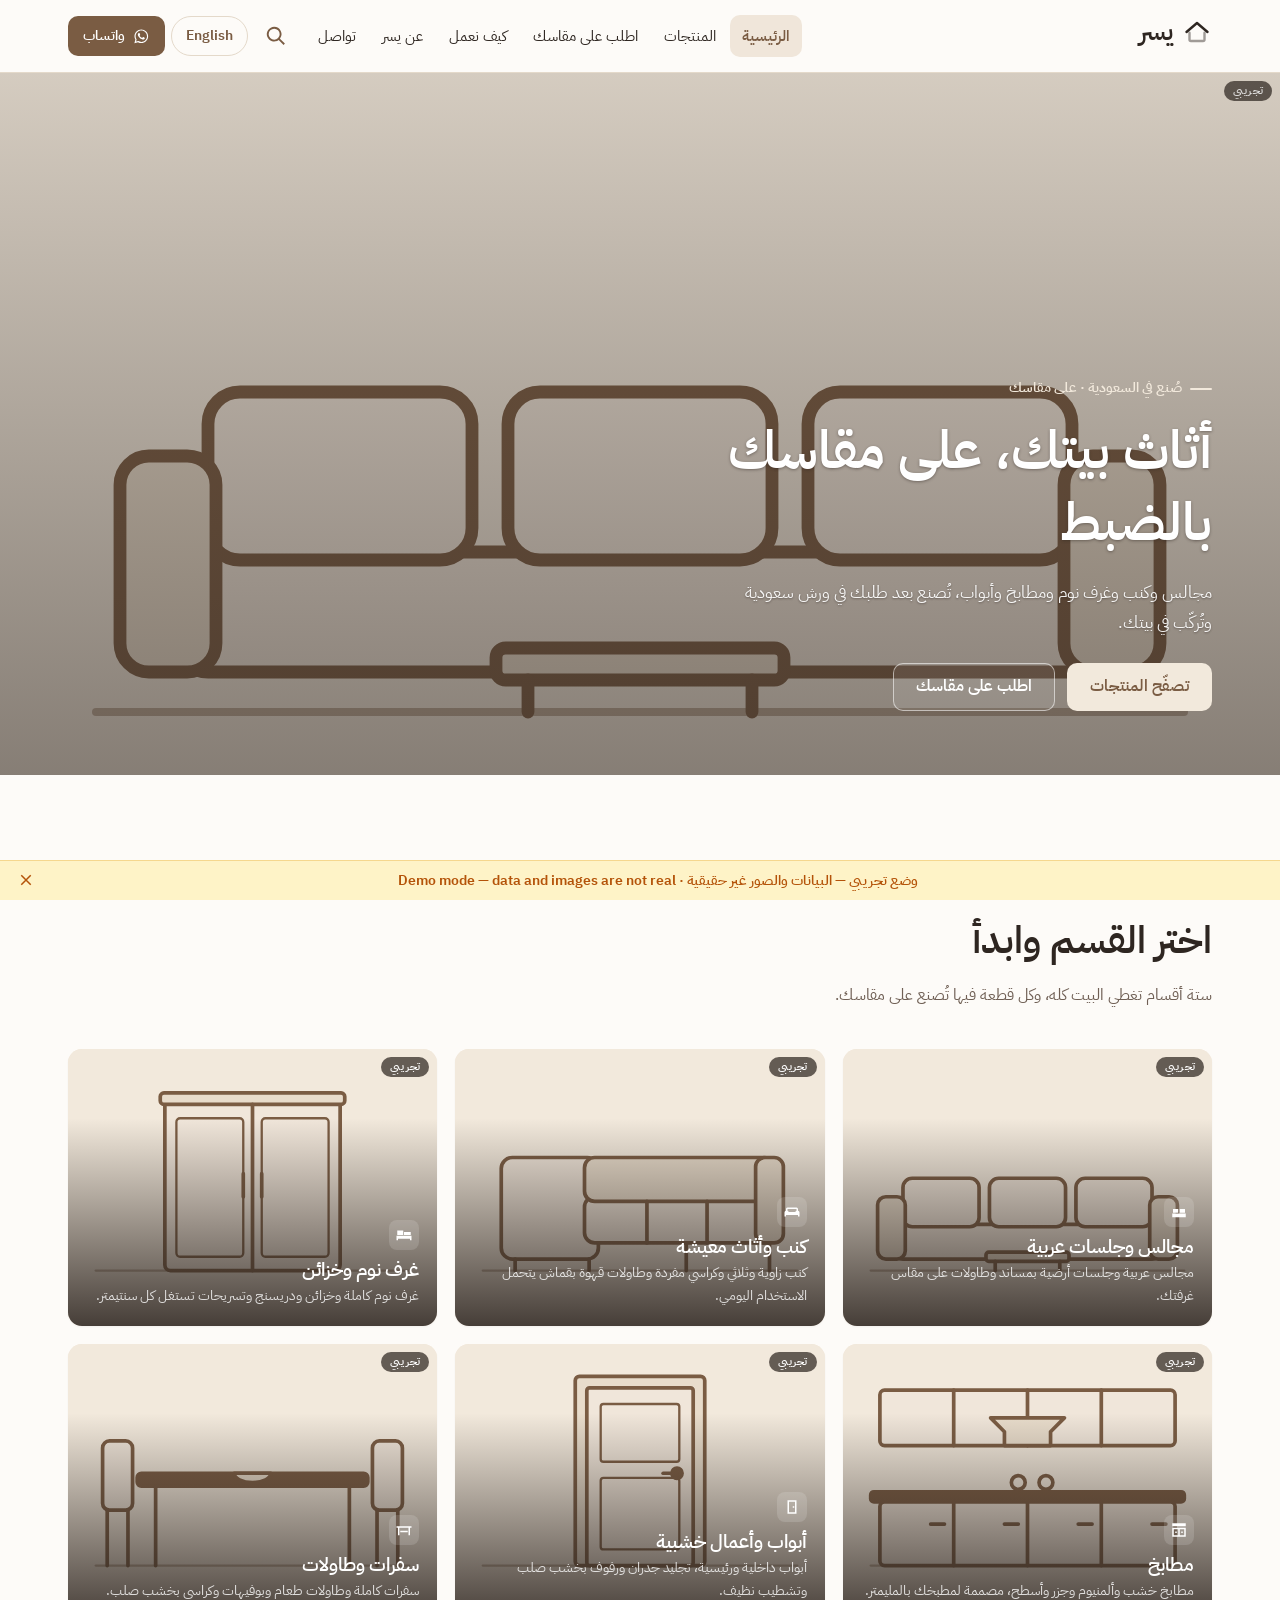
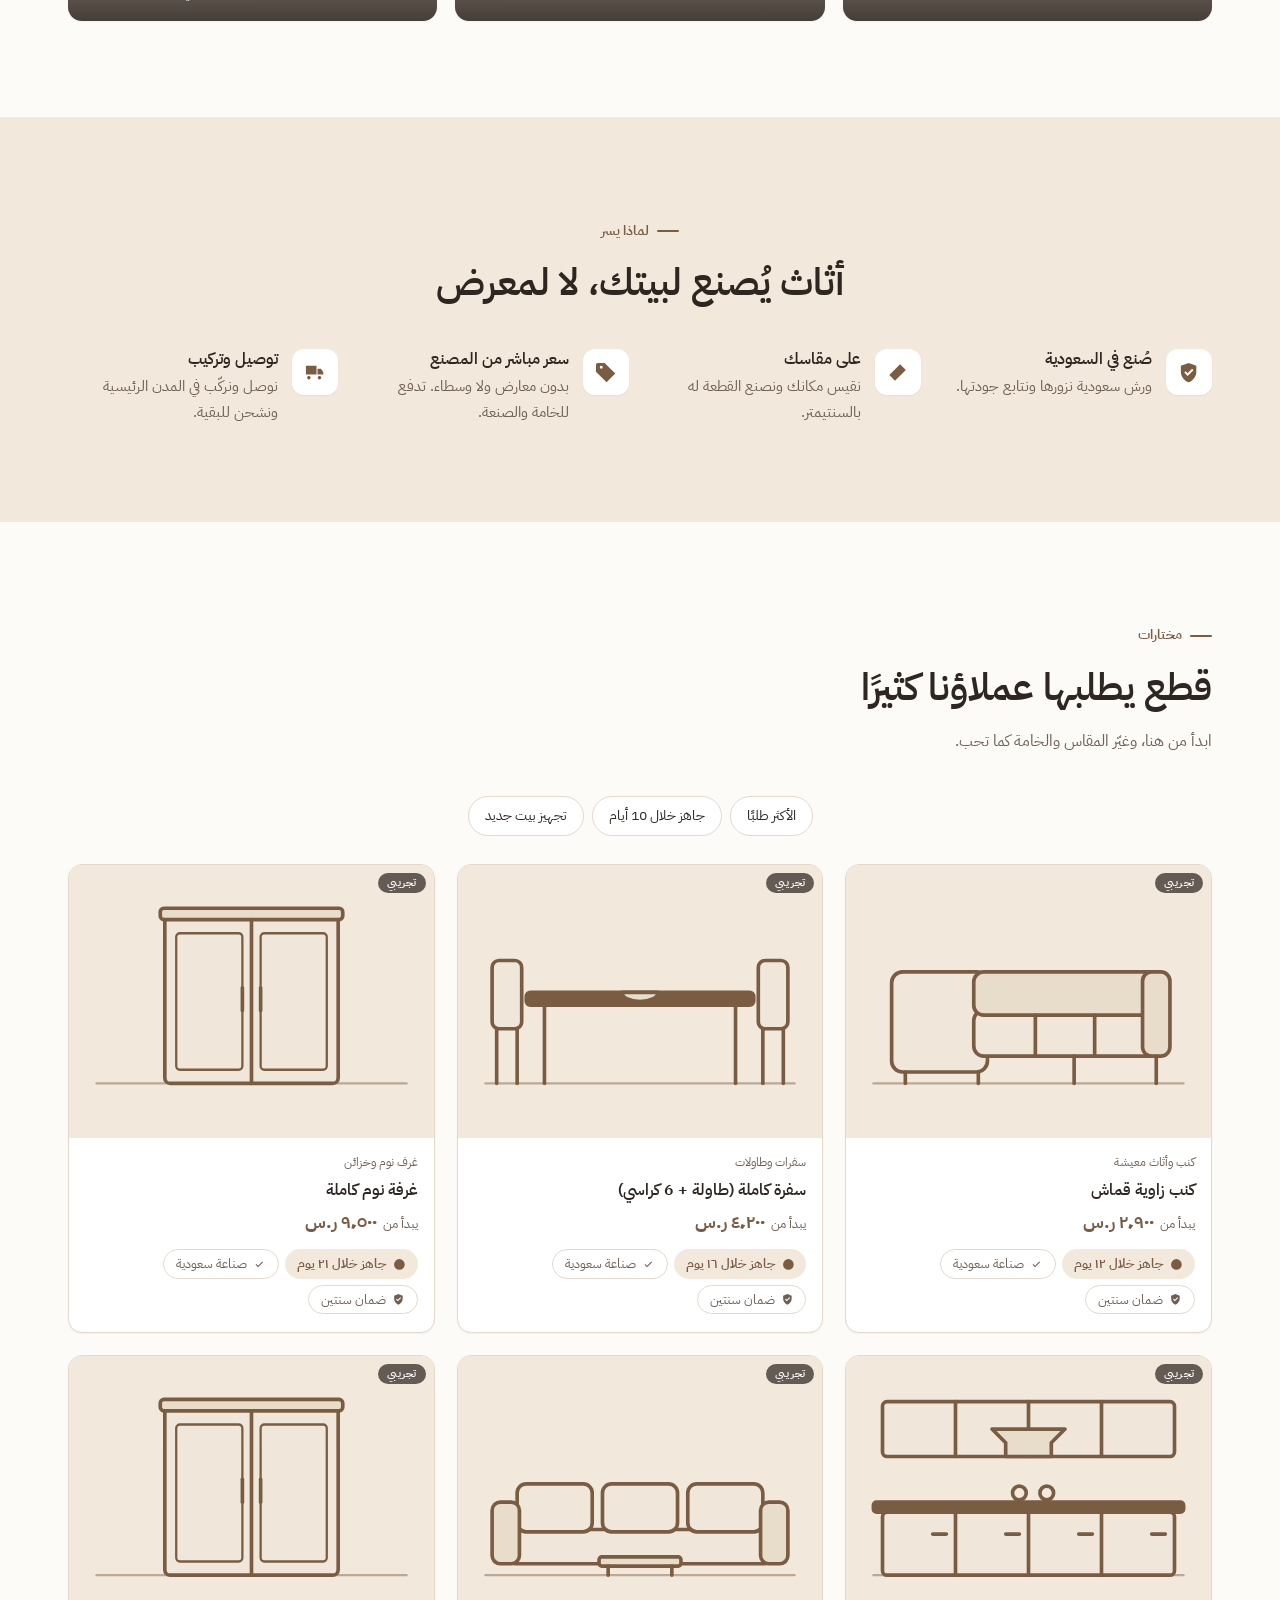
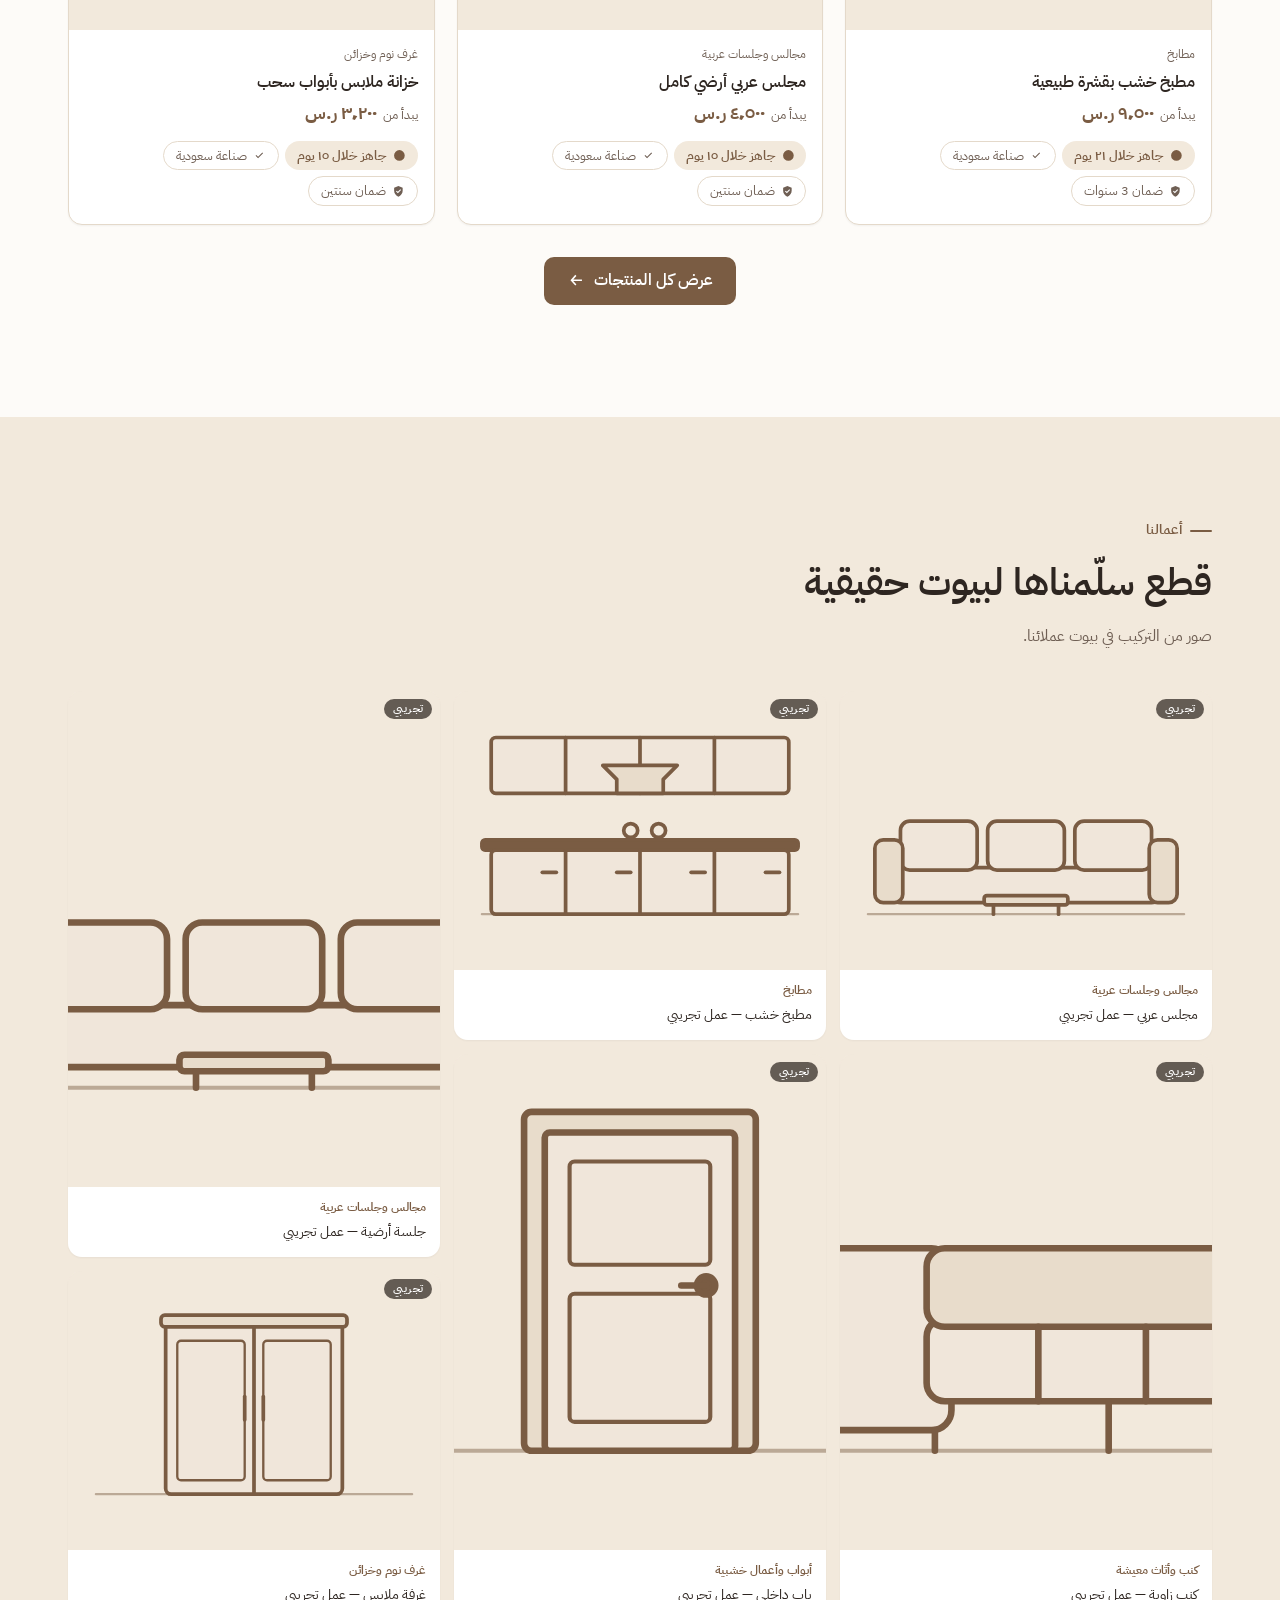
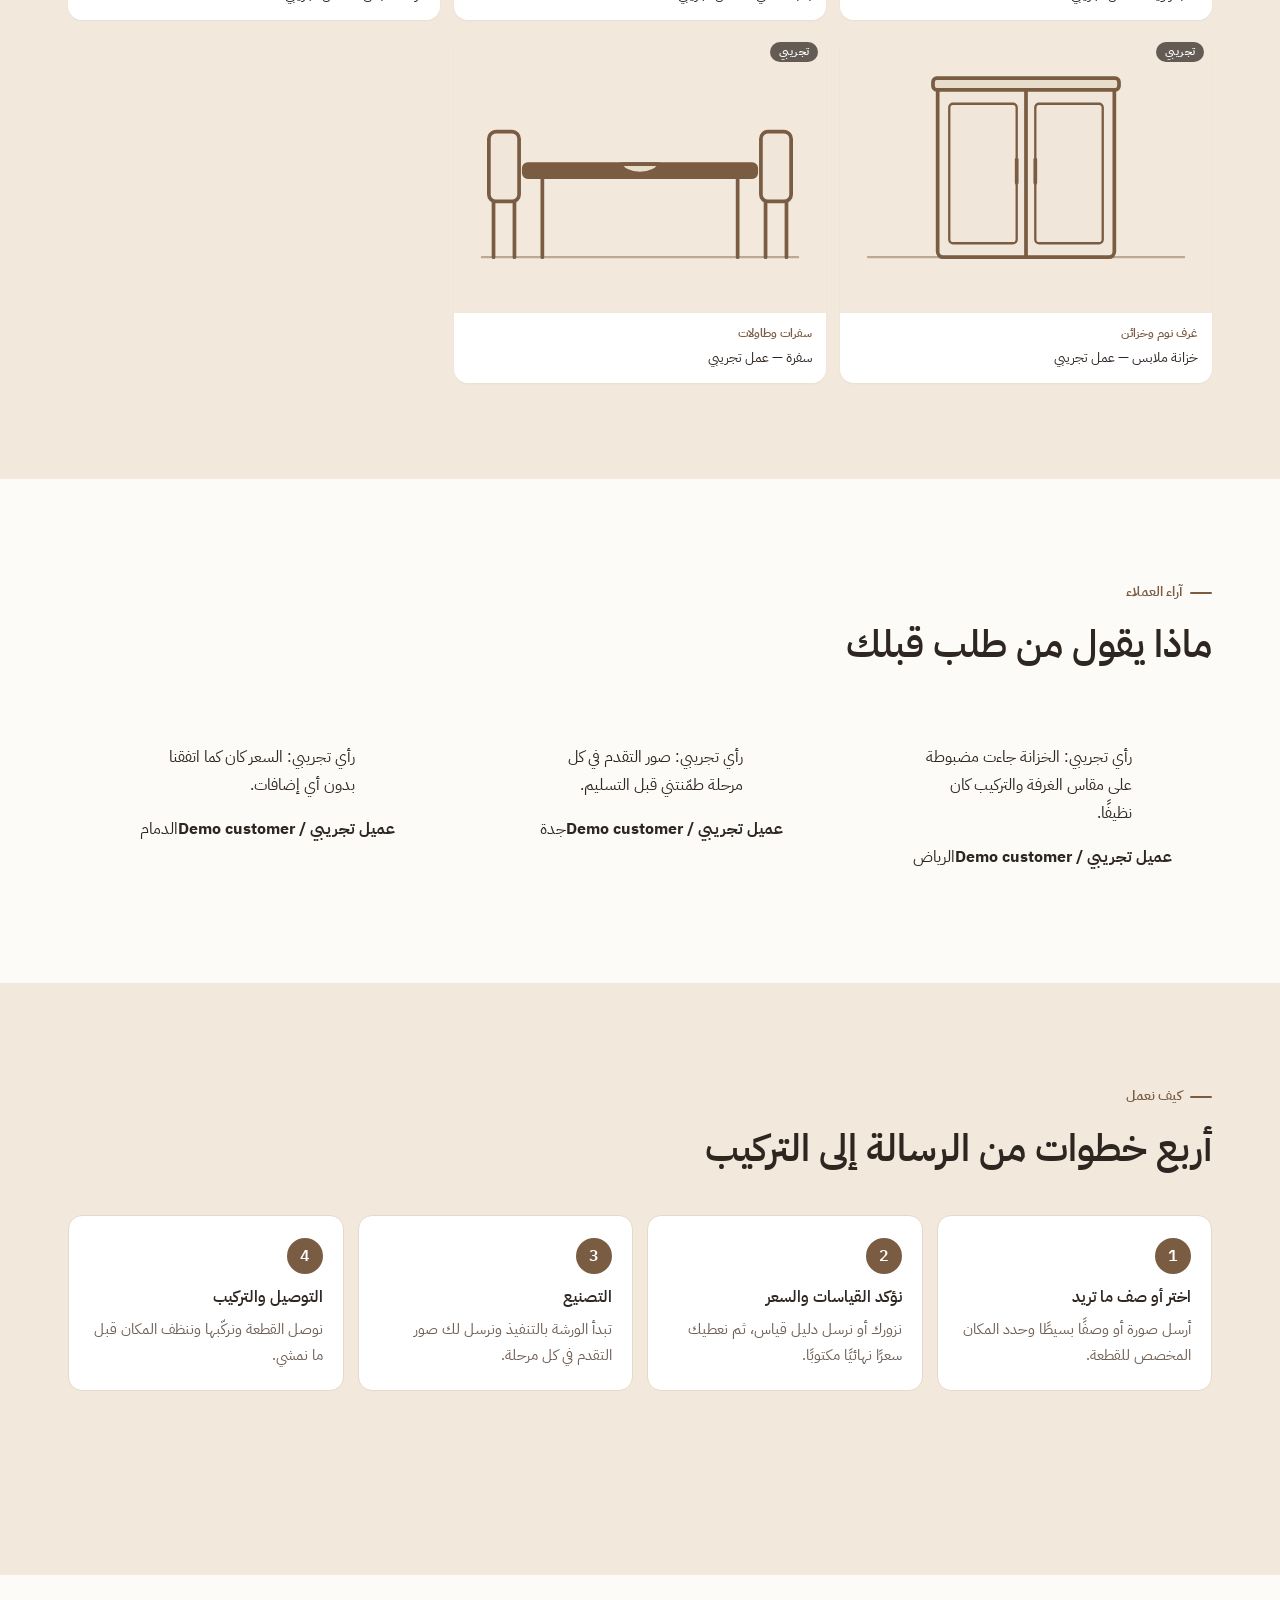
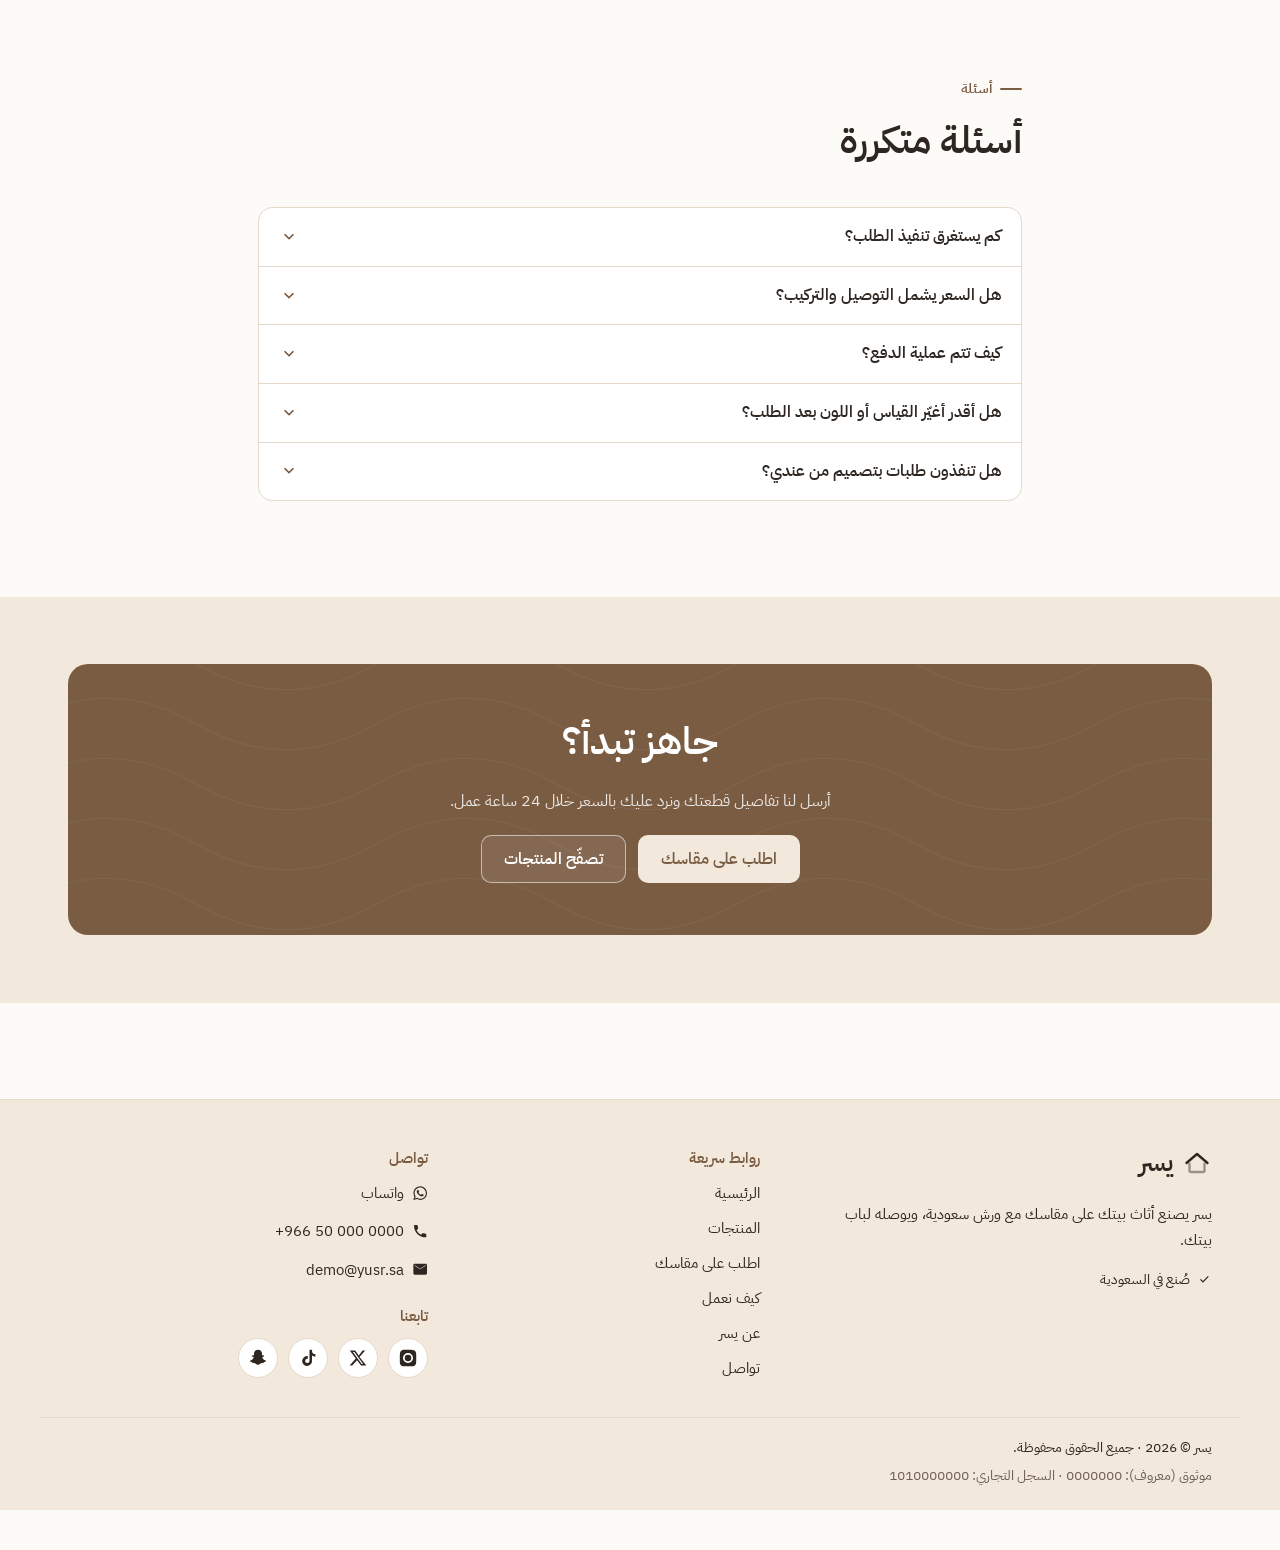
==== commit 6f95b540: "Lighten the palette and add a demo-data mode Palette - Colours are now the --color-* tokens at the t" ====
--- a/index.html
+++ b/index.html
@@ -5,7 +5,7 @@
 <meta name="viewport" content="width=device-width, initial-scale=1">
 <title>يسر | أثاث ومجالس وخزائن ومطابخ على مقاسك في السعودية</title>
 <meta name="description" content="يسر يصنع أثاثك ومجلسك وخزائنك ومطبخك وأبوابك على مقاسك مع ورش سعودية، بسعر مباشر من المصنع وتوصيل لكل المملكة.">
-<meta name="theme-color" content="#4A3728">
+<meta name="theme-color" content="#7A5C43">
 <meta property="og:type" content="website">
 <meta property="og:site_name" content="يسر | Yusr">
 <meta property="og:url" content="https://yasser1164-ux.github.io/yusr/">
--- a/css/styles.css
+++ b/css/styles.css
@@ -4,17 +4,31 @@
    ========================================================================== */
 
 :root {
-  --walnut: #4A3728;
-  --walnut-deep: #3A2B1F;
-  --walnut-soft: rgba(74, 55, 40, 0.08);
-  --sand: #E9DCC9;
-  --sand-deep: #DCCBB2;
-  --bg: #FAF7F2;
-  --surface: #FFFFFF;
-  --text: #1F1B17;
-  --muted: #6B5E54;
-  --border: #D9CFC2;
+  /* Palette — change colours here only. */
+  --color-ink:         #2E2621;   /* body text */
+  --color-ink-muted:   #6F5F54;   /* secondary text (darkened from #7A6A5E to keep 4.5:1 on sand) */
+  --color-ink-rgb:     46, 38, 33; /* for overlays and shadows */
+  --color-brand:       #7A5C43;   /* primary: buttons, links, icons */
+  --color-brand-hover: #674C36;   /* hover / pressed only */
+  --color-brand-soft:  #F0E6DA;   /* tinted backgrounds, chips, active states */
+  --color-bg:          #FDFBF8;   /* page background */
+  --color-surface:     #FFFFFF;   /* cards */
+  --color-sand:        #F2E9DC;   /* alternating section background */
+  --color-border:      #E4D9CA;
+
+  /* Role aliases used throughout the rules below. */
+  --walnut: var(--color-brand);
+  --walnut-deep: var(--color-brand-hover);
+  --walnut-soft: var(--color-brand-soft);
+  --sand: var(--color-sand);
+  --sand-deep: #E8DCCB;
+  --bg: var(--color-bg);
+  --surface: var(--color-surface);
+  --text: var(--color-ink);
+  --muted: var(--color-ink-muted);
+  --border: var(--color-border);
   --error: #8A2B18;
+  --shadow-rgb: var(--color-ink-rgb);
 
   --font-en: 'IBM Plex Sans', system-ui, -apple-system, 'Segoe UI', sans-serif;
   --font-ar: 'IBM Plex Sans Arabic', 'IBM Plex Sans', system-ui, 'Segoe UI', sans-serif;
@@ -24,9 +38,9 @@
   --r-sm: 10px;
   --r: 14px;
   --r-lg: 20px;
-  --shadow-sm: 0 1px 2px rgba(31, 27, 23, 0.05);
-  --shadow: 0 8px 24px rgba(31, 27, 23, 0.08);
-  --shadow-lg: 0 18px 48px rgba(31, 27, 23, 0.14);
+  --shadow-sm: 0 1px 2px rgba(var(--shadow-rgb), 0.05);
+  --shadow: 0 8px 24px rgba(var(--shadow-rgb), 0.08);
+  --shadow-lg: 0 18px 48px rgba(var(--shadow-rgb), 0.14);
   --container: 1200px;
   --gutter: 20px;
   --section-y: 56px;
@@ -73,7 +87,7 @@
 button { font: inherit; }
 
 :focus-visible { outline: 3px solid var(--walnut); outline-offset: 2px; border-radius: 4px; }
-.hero :focus-visible, .ftr :focus-visible, .lb :focus-visible, .search :focus-visible { outline-color: var(--sand); }
+.hero :focus-visible, .lb :focus-visible { outline-color: var(--sand); }
 
 [dir='rtl'] .i-dir { transform: scaleX(-1); }
 [hidden] { display: none !important; }
@@ -145,7 +159,7 @@
 .btn--primary:hover { background: var(--walnut-deep); color: #fff; box-shadow: var(--shadow); }
 .btn--sand { background: var(--sand); color: var(--walnut); }
 .btn--sand:hover { background: #fff; color: var(--walnut); }
-.btn--ghost { background: transparent; color: var(--walnut); border-color: var(--border); }
+.btn--ghost { background: transparent; color: var(--color-brand); border-color: var(--color-brand); }
 .btn--ghost:hover { background: var(--walnut-soft); color: var(--walnut); }
 .btn--ghost-light { background: rgba(255, 255, 255, .08); color: #fff; border-color: rgba(255, 255, 255, .55); }
 .btn--ghost-light:hover { background: rgba(255, 255, 255, .18); color: #fff; }
@@ -211,17 +225,18 @@
 
 .hdr {
   position: sticky; inset-block-start: 0; z-index: 60;
-  background: rgba(250, 247, 242, 0.94); backdrop-filter: blur(10px); -webkit-backdrop-filter: blur(10px);
-  border-block-end: 1px solid var(--border);
-  transition: transform 260ms ease;
-}
+  background: var(--color-bg);
+  border-block-end: 1px solid var(--color-border);
+  transition: transform 260ms ease, box-shadow 200ms ease;
+}
+.hdr--scrolled { box-shadow: 0 6px 20px rgba(var(--shadow-rgb), .07); }
 .hdr--hidden { transform: translateY(-100%); }
 .hdr__in { display: flex; align-items: center; gap: 8px; min-height: var(--hdr-h); }
 .hdr__brand { text-decoration: none; margin-inline-end: auto; }
 .hdr__actions { display: flex; align-items: center; gap: 4px; }
 .hdr__wa { display: none; }
 
-.logo { display: inline-flex; align-items: center; gap: 9px; color: var(--walnut); }
+.logo { display: inline-flex; align-items: center; gap: 9px; color: var(--color-ink); }
 .logo__mark { width: 30px; height: 30px; }
 .logo__word { font-size: 1.45rem; font-weight: 600; line-height: 1; letter-spacing: -0.01em; }
 html[lang='ar'] .logo__word { font-size: 1.6rem; }
@@ -234,12 +249,12 @@
 .nav { display: none; }
 body.nav-open .nav {
   display: flex; flex-direction: column; position: fixed; inset-block-start: var(--hdr-h); inset-inline: 0; inset-block-end: 0; z-index: 59;
-  background: var(--bg); border-block-start: 1px solid var(--border); padding: 16px var(--gutter) 28px; overflow-y: auto;
+  background: var(--bg); border-block-start: 1px solid var(--border); padding: 16px var(--gutter) calc(28px + var(--demo-offset, 0px)); overflow-y: auto;
 }
 .nav__list { display: flex; flex-direction: column; gap: 2px; list-style: none; margin: 0; padding: 0; }
 .nav__link { display: block; padding: 14px 12px; border-radius: var(--r-sm); color: var(--text); text-decoration: none; font-size: 1.1rem; }
 .nav__link:hover { background: var(--walnut-soft); color: var(--walnut); }
-.nav__link[aria-current='page'] { color: var(--walnut); font-weight: 600; background: var(--sand); }
+.nav__link[aria-current='page'] { color: var(--color-brand); font-weight: 600; background: var(--color-brand-soft); }
 .nav__drawer-foot { margin-block-start: auto; padding-block-start: 24px; }
 
 /* --------------------------------------------------------------- hero -- */
@@ -256,11 +271,11 @@
 .hero__media .img-box { height: 100%; aspect-ratio: auto; background: var(--walnut-deep); }
 .hero__overlay {
   position: absolute; inset: 0; z-index: 1;
-  background: linear-gradient(to top, rgba(31, 27, 23, .86) 0%, rgba(31, 27, 23, .45) 55%, rgba(31, 27, 23, .18) 100%);
+  background: linear-gradient(to top, rgba(var(--color-ink-rgb), .55) 0%, rgba(var(--color-ink-rgb), .15) 100%);
 }
 .hero__content { position: relative; z-index: 2; padding-block: 48px 40px; }
-.hero__title { font-size: clamp(2rem, 1.55rem + 2.2vw, 3.6rem); max-width: 16ch; margin-block-end: .35em; color: #fff; }
-.hero__text { font-size: 1.08rem; color: rgba(255, 255, 255, .84); max-width: 48ch; margin-block-end: 26px; }
+.hero__title { font-size: clamp(2rem, 1.55rem + 2.2vw, 3.6rem); max-width: 16ch; margin-block-end: .35em; color: #fff; text-shadow: 0 1px 3px rgba(var(--color-ink-rgb), .45); }
+.hero__text { font-size: 1.08rem; color: rgba(255, 255, 255, .92); max-width: 48ch; margin-block-end: 26px; text-shadow: 0 1px 2px rgba(var(--color-ink-rgb), .45); }
 
 /* ----------------------------------------------------- category tiles -- */
 
@@ -277,7 +292,7 @@
 .tile .img-box img { transition: transform 600ms ease; }
 .tile__body {
   position: absolute; inset: 0; z-index: 1; display: flex; flex-direction: column; justify-content: flex-end; gap: 2px; padding: 14px;
-  background: linear-gradient(to top, rgba(31, 27, 23, .88) 0%, rgba(31, 27, 23, .35) 45%, rgba(31, 27, 23, 0) 75%);
+  background: linear-gradient(to top, rgba(var(--color-ink-rgb), .88) 0%, rgba(var(--color-ink-rgb), .35) 45%, rgba(var(--color-ink-rgb), 0) 75%);
 }
 .tile__icon { display: inline-flex; width: 30px; height: 30px; align-items: center; justify-content: center; border-radius: 8px; background: rgba(255,255,255,.14); margin-block-end: 6px; }
 .tile__icon svg { width: 18px; height: 18px; }
@@ -346,7 +361,7 @@
 /* Lightbox */
 .lb {
   position: fixed; inset: 0; z-index: 120; display: grid; place-items: center;
-  background: rgba(31, 27, 23, .94); color: #fff; padding: 56px 12px 24px;
+  background: rgba(var(--color-ink-rgb), .94); color: #fff; padding: 56px 12px calc(24px + var(--demo-offset, 0px));
 }
 .lb__fig { margin: 0; width: min(100%, 1100px); display: flex; flex-direction: column; gap: 12px; align-items: center; }
 .lb__stage { display: block; max-width: 100%; }
@@ -377,7 +392,7 @@
 
 /* ------------------------------------------------------------- search -- */
 
-.search { position: fixed; inset: 0; z-index: 110; background: rgba(31, 27, 23, .55); }
+.search { position: fixed; inset: 0; z-index: 110; background: rgba(var(--color-ink-rgb), .55); }
 .search__panel { background: var(--bg); max-height: 100%; overflow-y: auto; padding-block: 16px 32px; border-block-end: 1px solid var(--border); }
 .search__top { display: flex; align-items: center; justify-content: space-between; gap: 12px; }
 .search__title { font-size: 1.1rem; margin: 0; }
@@ -400,7 +415,7 @@
 /* -------------------------------------------------------- sticky WhatsApp -- */
 
 .wa-fab {
-  position: fixed; inset-block-end: 16px; inset-inline-end: 16px; z-index: 55;
+  position: fixed; inset-block-end: calc(16px + var(--demo-offset, 0px)); inset-inline-end: 16px; z-index: 55;
   display: inline-flex; align-items: center; gap: 8px; min-height: 50px; padding: 12px 18px;
   background: var(--walnut); color: #fff; border-radius: 999px; font-weight: 600; text-decoration: none; box-shadow: var(--shadow-lg);
   transform: translateY(120%); opacity: 0; transition: transform 260ms ease, opacity 260ms ease;
@@ -441,7 +456,7 @@
 .pgal { margin: 0; }
 .pgal__main { position: relative; display: block; width: 100%; padding: 0; border: 0; background: var(--sand); border-radius: var(--r-lg); overflow: hidden; cursor: zoom-in; box-shadow: var(--shadow); }
 .pgal__main:disabled { cursor: default; }
-.pgal__zoom { position: absolute; inset-block-end: 12px; inset-inline-end: 12px; display: inline-flex; width: 38px; height: 38px; align-items: center; justify-content: center; border-radius: 50%; background: rgba(250,247,242,.9); color: var(--walnut); }
+.pgal__zoom { position: absolute; inset-block-end: 12px; inset-inline-end: 12px; display: inline-flex; width: 38px; height: 38px; align-items: center; justify-content: center; border-radius: 50%; background: var(--color-bg); color: var(--walnut); }
 .pgal__thumbs { display: flex; gap: 10px; margin-block-start: 12px; flex-wrap: wrap; }
 .pgal__thumb { width: 78px; padding: 0; border: 2px solid transparent; border-radius: var(--r-sm); overflow: hidden; background: var(--sand); cursor: pointer; transition: border-color var(--t); }
 .pgal__thumb[aria-pressed='true'] { border-color: var(--walnut); }
@@ -538,14 +553,14 @@
 
 /* ------------------------------------------------------------- footer -- */
 
-.ftr { background: var(--walnut); color: rgba(255, 255, 255, .85); padding-block: 48px 22px; margin-block-start: var(--section-y); }
-.ftr a { color: #fff; text-decoration: none; }
-.ftr a:hover { color: #fff; text-decoration: underline; }
-.ftr .logo { color: #fff; }
+.ftr { background: var(--color-sand); color: var(--color-ink); padding-block: 48px 22px; margin-block-start: var(--section-y); border-block-start: 1px solid var(--color-border); }
+.ftr a { color: var(--color-ink); text-decoration: none; }
+.ftr a:hover { color: var(--color-brand); text-decoration: underline; }
+.ftr .logo { color: var(--color-ink); }
 .ftr__grid { display: grid; gap: 32px; }
 .ftr__brand { display: inline-block; margin-block-end: 14px; }
 .ftr__about { max-width: 42ch; font-size: .93rem; }
-.ftr__title { font-size: .95rem; color: #fff; margin-block: 0 12px; }
+.ftr__title { font-size: .95rem; color: var(--color-brand); margin-block: 0 12px; }
 .ftr__title + .ftr__title, .social + .ftr__title, .ftr__links + .ftr__title { margin-block-start: 20px; }
 .ftr__links { list-style: none; margin: 0 0 6px; padding: 0; display: grid; gap: 9px; font-size: .93rem; }
 .with-icon { display: inline-flex; align-items: center; gap: 8px; }
@@ -553,11 +568,11 @@
 .ftr__made { display: inline-flex; align-items: center; gap: 7px; font-size: .85rem; margin: 0; }
 .ftr__made svg { width: 1.1em; height: 1.1em; }
 .social { display: flex; gap: 10px; }
-.social__link { display: inline-flex; align-items: center; justify-content: center; width: 40px; height: 40px; border: 1px solid rgba(255, 255, 255, .3); border-radius: 50%; }
-.social__link:hover { background: rgba(255, 255, 255, .14); }
-.ftr__bottom { border-block-start: 1px solid rgba(255, 255, 255, .18); margin-block-start: 30px; padding-block-start: 18px; font-size: .85rem; display: grid; gap: 4px; }
+.social__link { display: inline-flex; align-items: center; justify-content: center; width: 40px; height: 40px; border: 1px solid var(--color-border); background: var(--color-surface); border-radius: 50%; }
+.social__link:hover { background: var(--color-brand-soft); }
+.ftr__bottom { border-block-start: 1px solid var(--color-border); margin-block-start: 30px; padding-block-start: 18px; font-size: .85rem; display: grid; gap: 4px; }
 .ftr__bottom p { margin: 0; }
-.ftr__legal { color: rgba(255, 255, 255, .65); }
+.ftr__legal { color: var(--muted); }
 
 /* ------------------------------------------------------------- reveal -- */
 
@@ -597,7 +612,7 @@
   .catalog__tools { gap: 12px; }
   .gal { display: block; columns: 3; column-gap: 14px; overflow: visible; padding-inline: var(--gutter); }
   .gal__item { display: block; flex: none; max-width: none; break-inside: avoid; margin-block-end: 14px; }
-  .lb { padding: 24px 72px; }
+  .lb { padding: 24px 72px calc(24px + var(--demo-offset, 0px)); }
 }
 
 @media (min-width: 1024px) {
@@ -630,3 +645,39 @@
   .hdr, .ftr, .btn, .wa-fab, .nav-toggle { display: none !important; }
   body { background: #fff; }
 }
+
+/* --------------------------------------------------------- demo mode --- */
+
+.demo-banner {
+  position: fixed; inset-block-end: 0; inset-inline: 0; z-index: 130;
+  display: flex; align-items: center; justify-content: center; gap: 12px; flex-wrap: wrap;
+  padding: 10px 52px 10px 16px; background: #FEF3C7; color: #B45309; border-block-start: 1px solid #F5D78E;
+  font-size: .85rem; font-weight: 600; line-height: 1.4; text-align: center;
+}
+[dir='rtl'] .demo-banner { padding: 10px 16px 10px 52px; }
+.demo-banner__x {
+  position: absolute; inset-block-start: 50%; inset-inline-end: 8px; transform: translateY(-50%);
+  width: 36px; height: 36px; border: 0; border-radius: 50%; background: transparent; color: #B45309; cursor: pointer;
+  display: inline-flex; align-items: center; justify-content: center;
+}
+.demo-banner__x:hover { background: rgba(180, 83, 9, .12); }
+.demo-banner__x svg { width: 18px; height: 18px; }
+body.demo-banner-on { padding-block-end: var(--demo-offset, 0px); }
+
+.toast {
+  position: fixed; inset-block-end: calc(24px + var(--demo-offset, 0px)); inset-inline-start: 50%; transform: translate(-50%, 8px);
+  z-index: 140; max-width: calc(100vw - 32px); padding: 10px 16px; border-radius: 999px;
+  background: var(--color-ink); color: #fff; font-size: .88rem; box-shadow: var(--shadow-lg);
+  opacity: 0; transition: opacity var(--t), transform var(--t); pointer-events: none;
+}
+.toast.is-on { opacity: 1; transform: translate(-50%, 0); }
+[dir='rtl'] .toast { transform: translate(50%, 8px); }
+[dir='rtl'] .toast.is-on { transform: translate(50%, 0); }
+
+/* "تجريبي" corner tag on any demo-filled image */
+.img-box[data-demo]::after {
+  content: 'تجريبي'; position: absolute; inset-block-start: 8px; inset-inline-start: 8px; z-index: 1;
+  padding: 2px 9px; border-radius: 999px; background: rgba(var(--color-ink-rgb), .72); color: #fff;
+  font-size: .68rem; font-weight: 600; line-height: 1.5; letter-spacing: .02em;
+}
+html[lang='en'] .img-box[data-demo]::after { content: 'Demo'; }
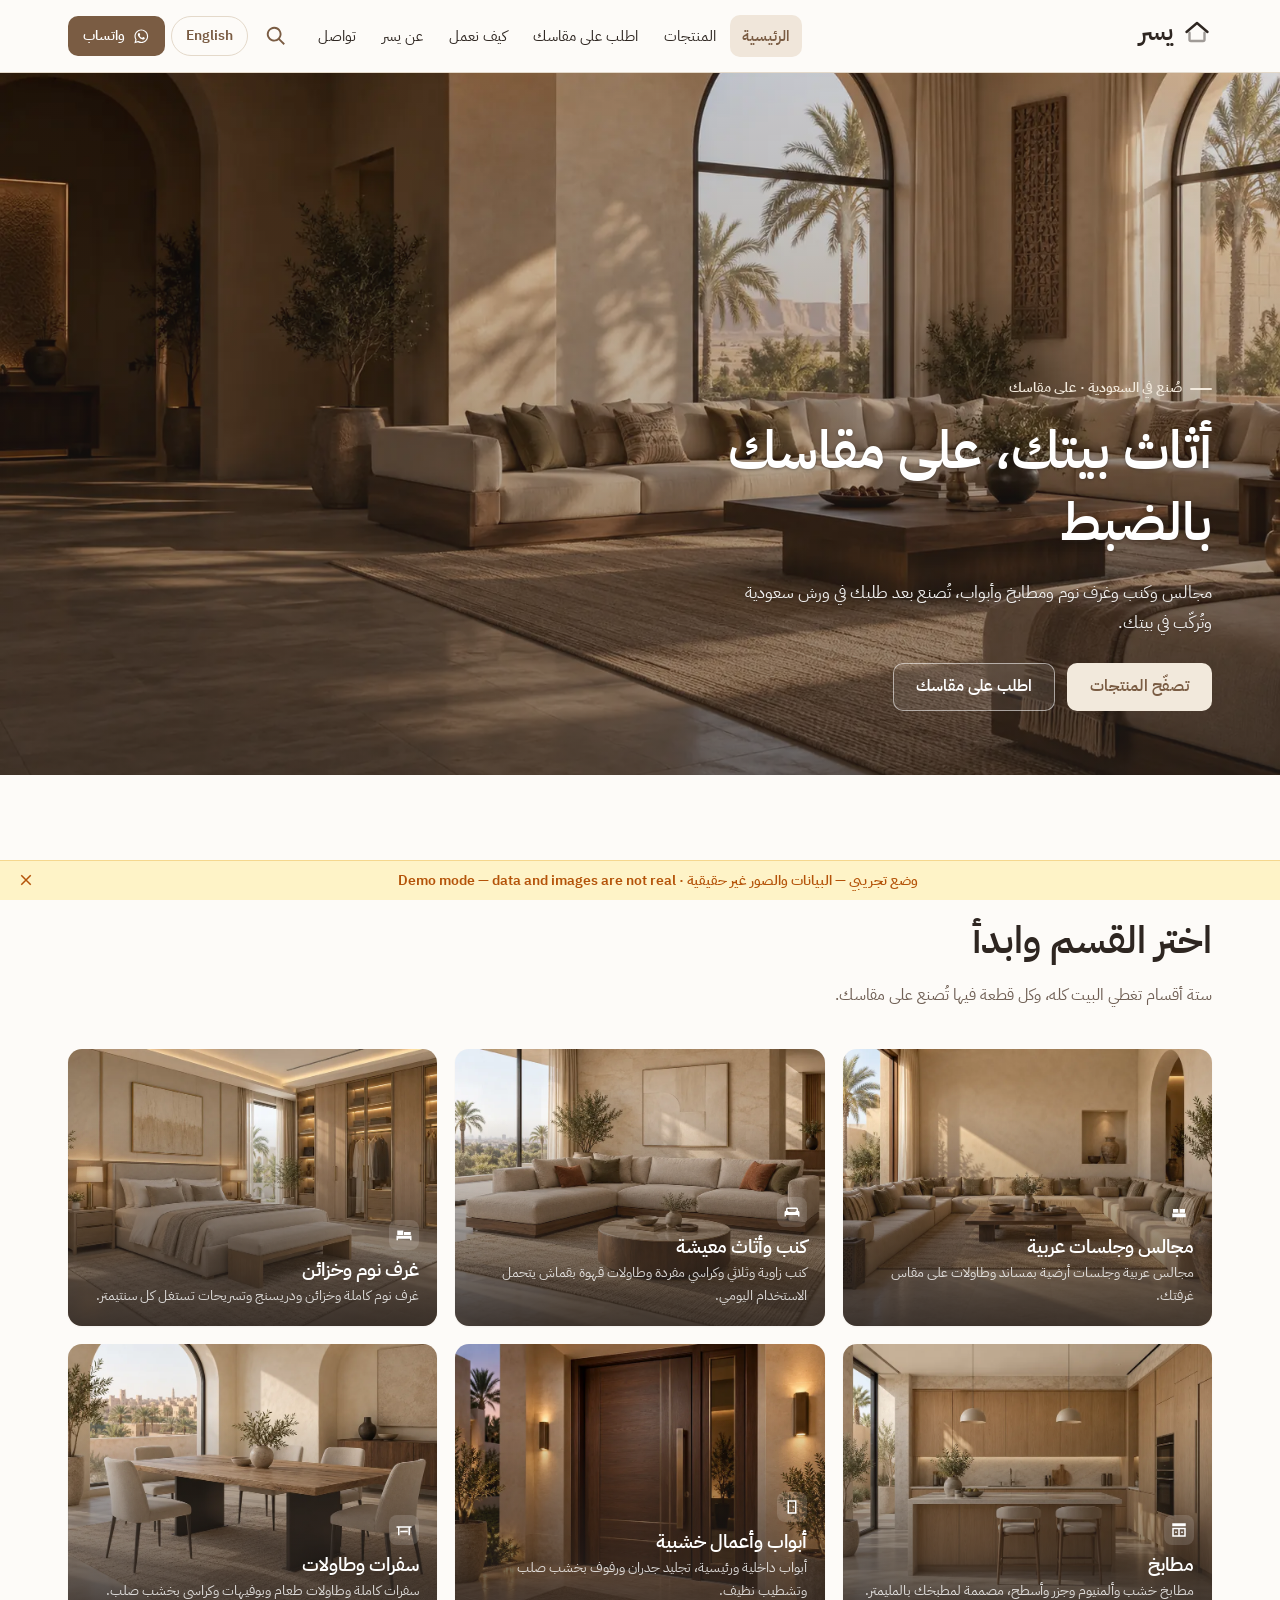
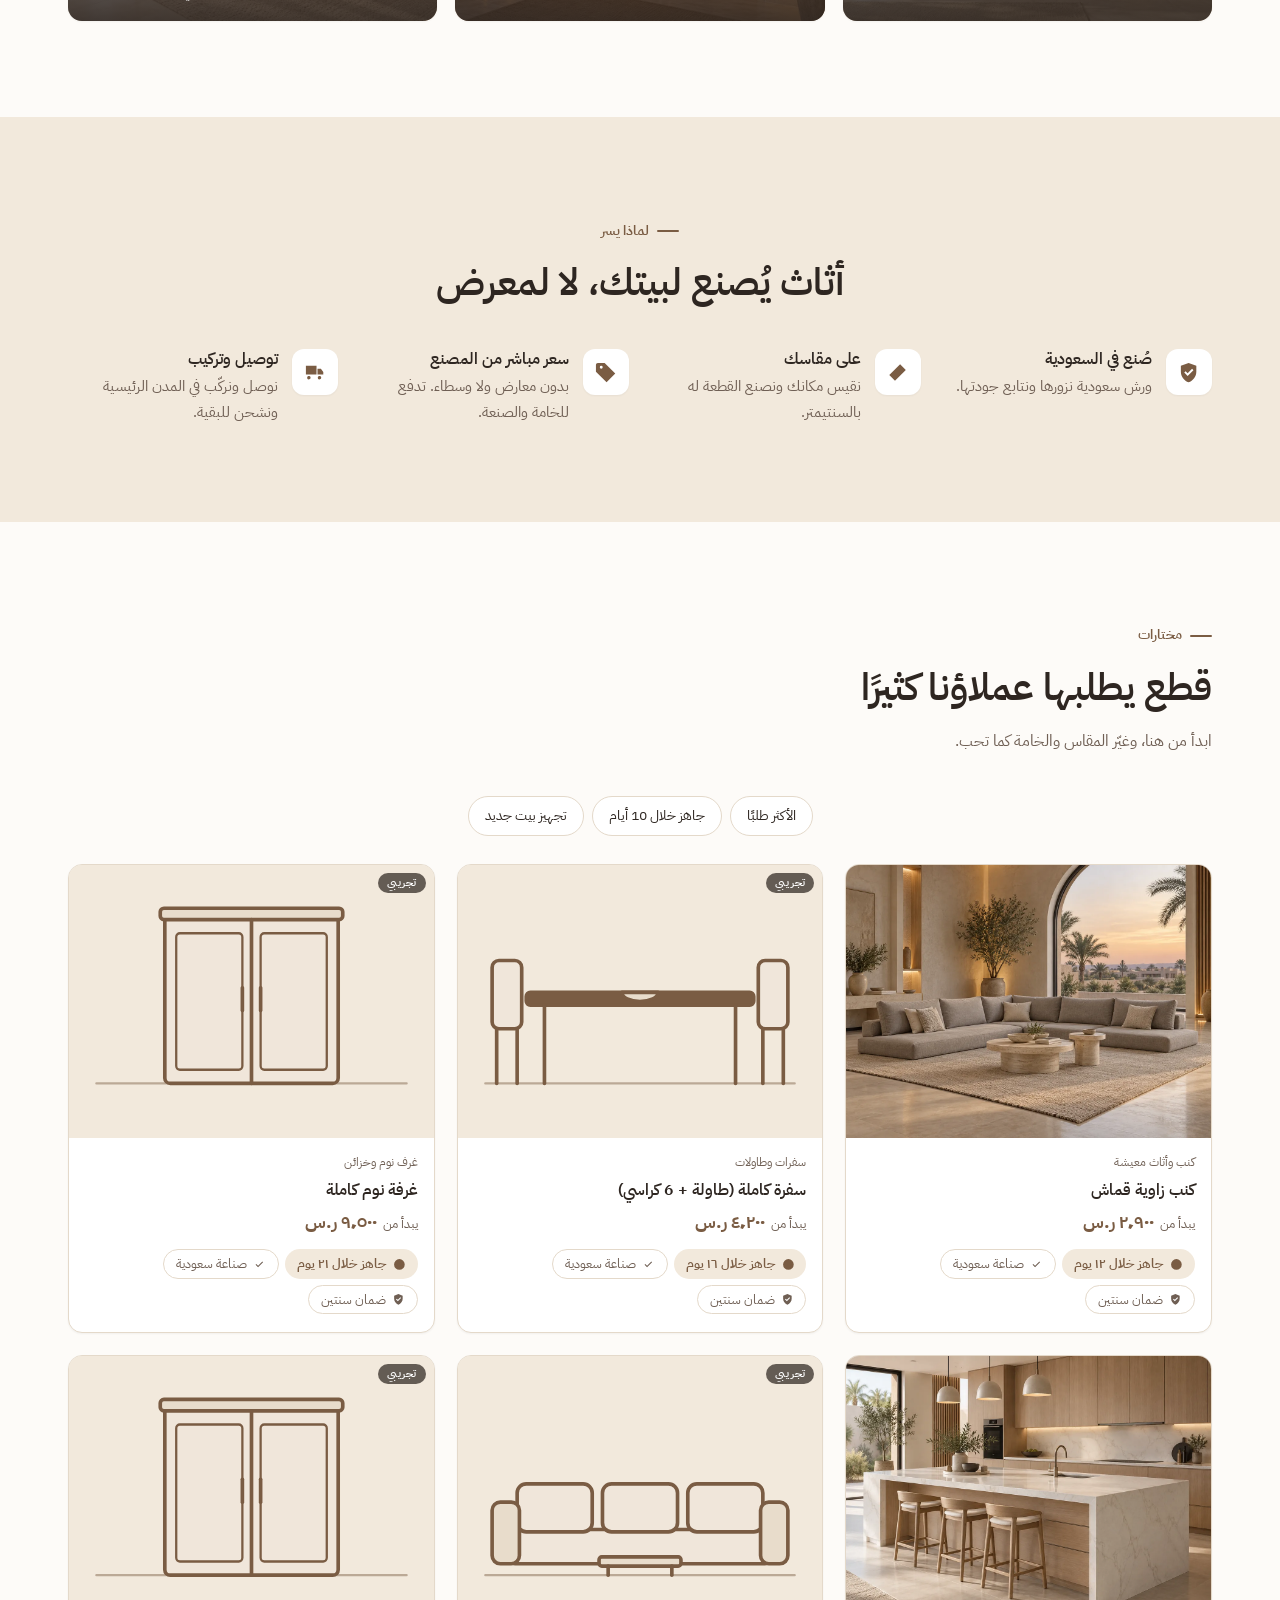
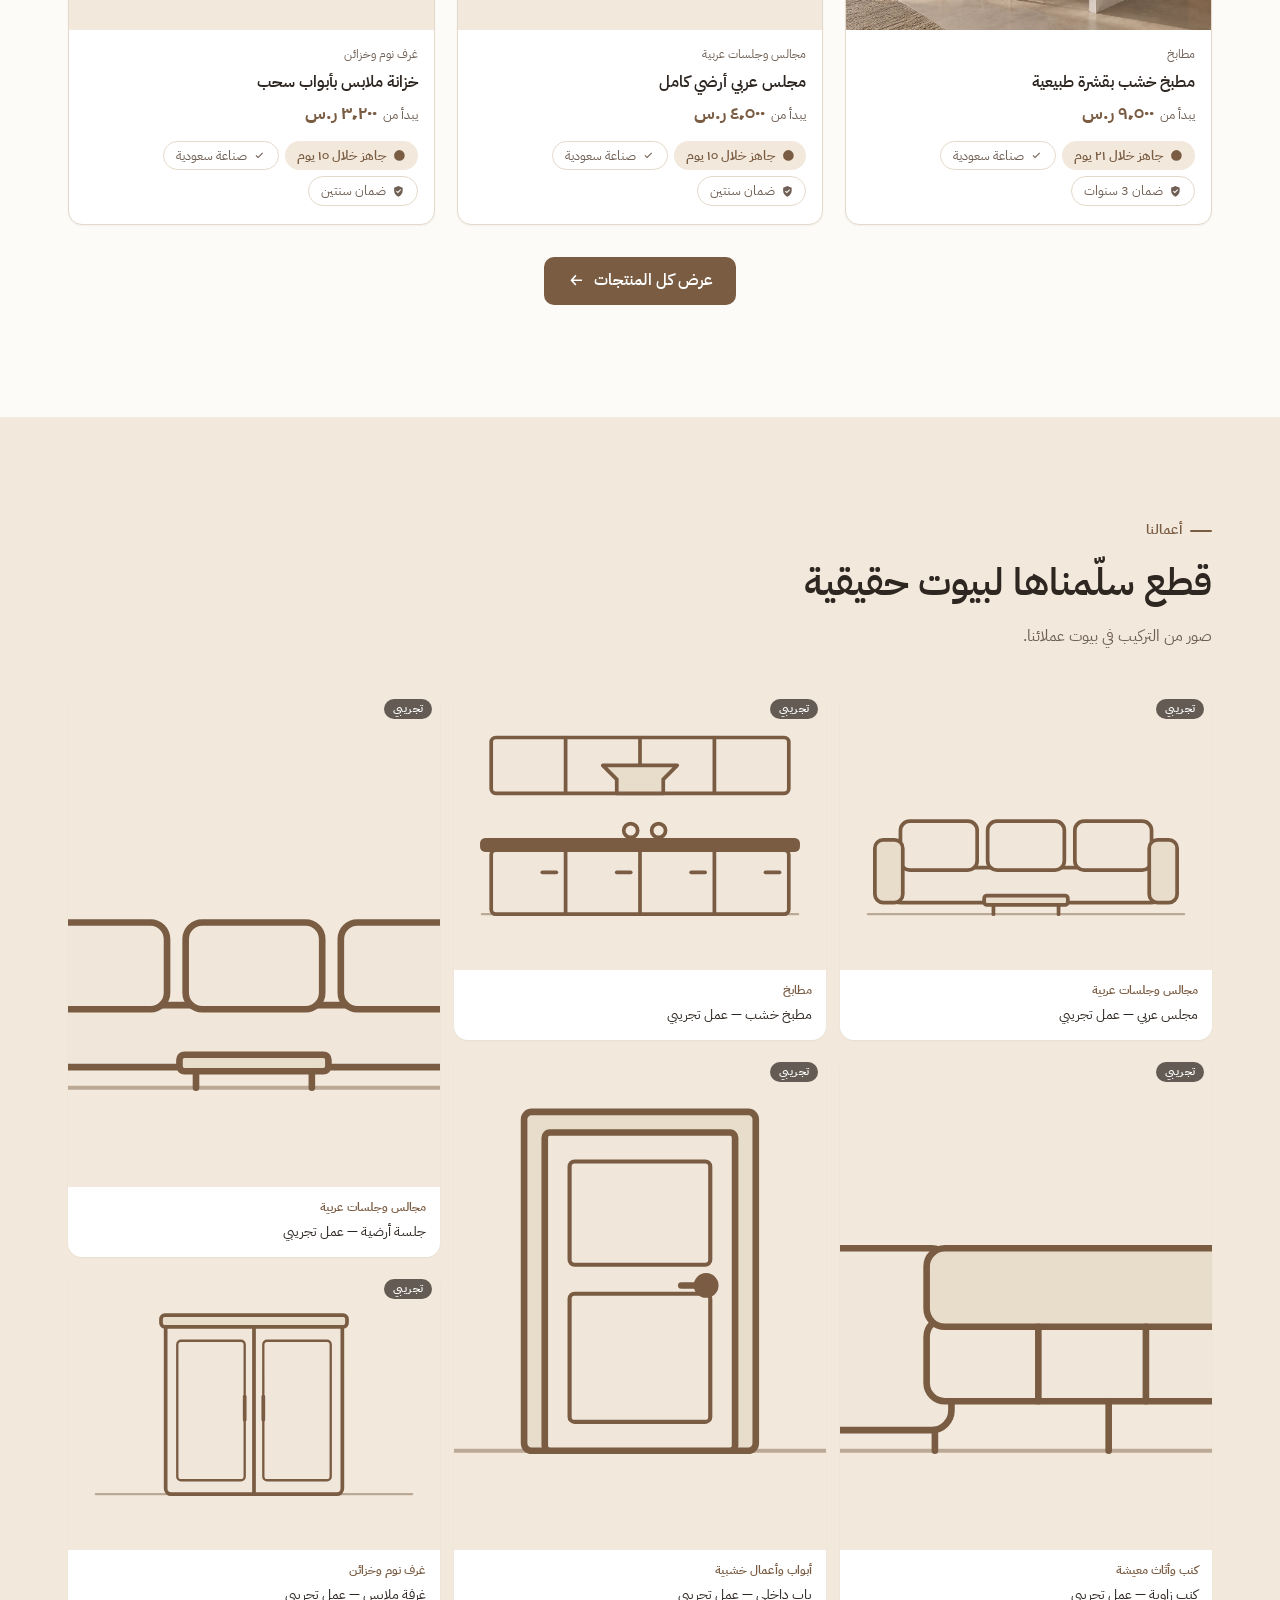
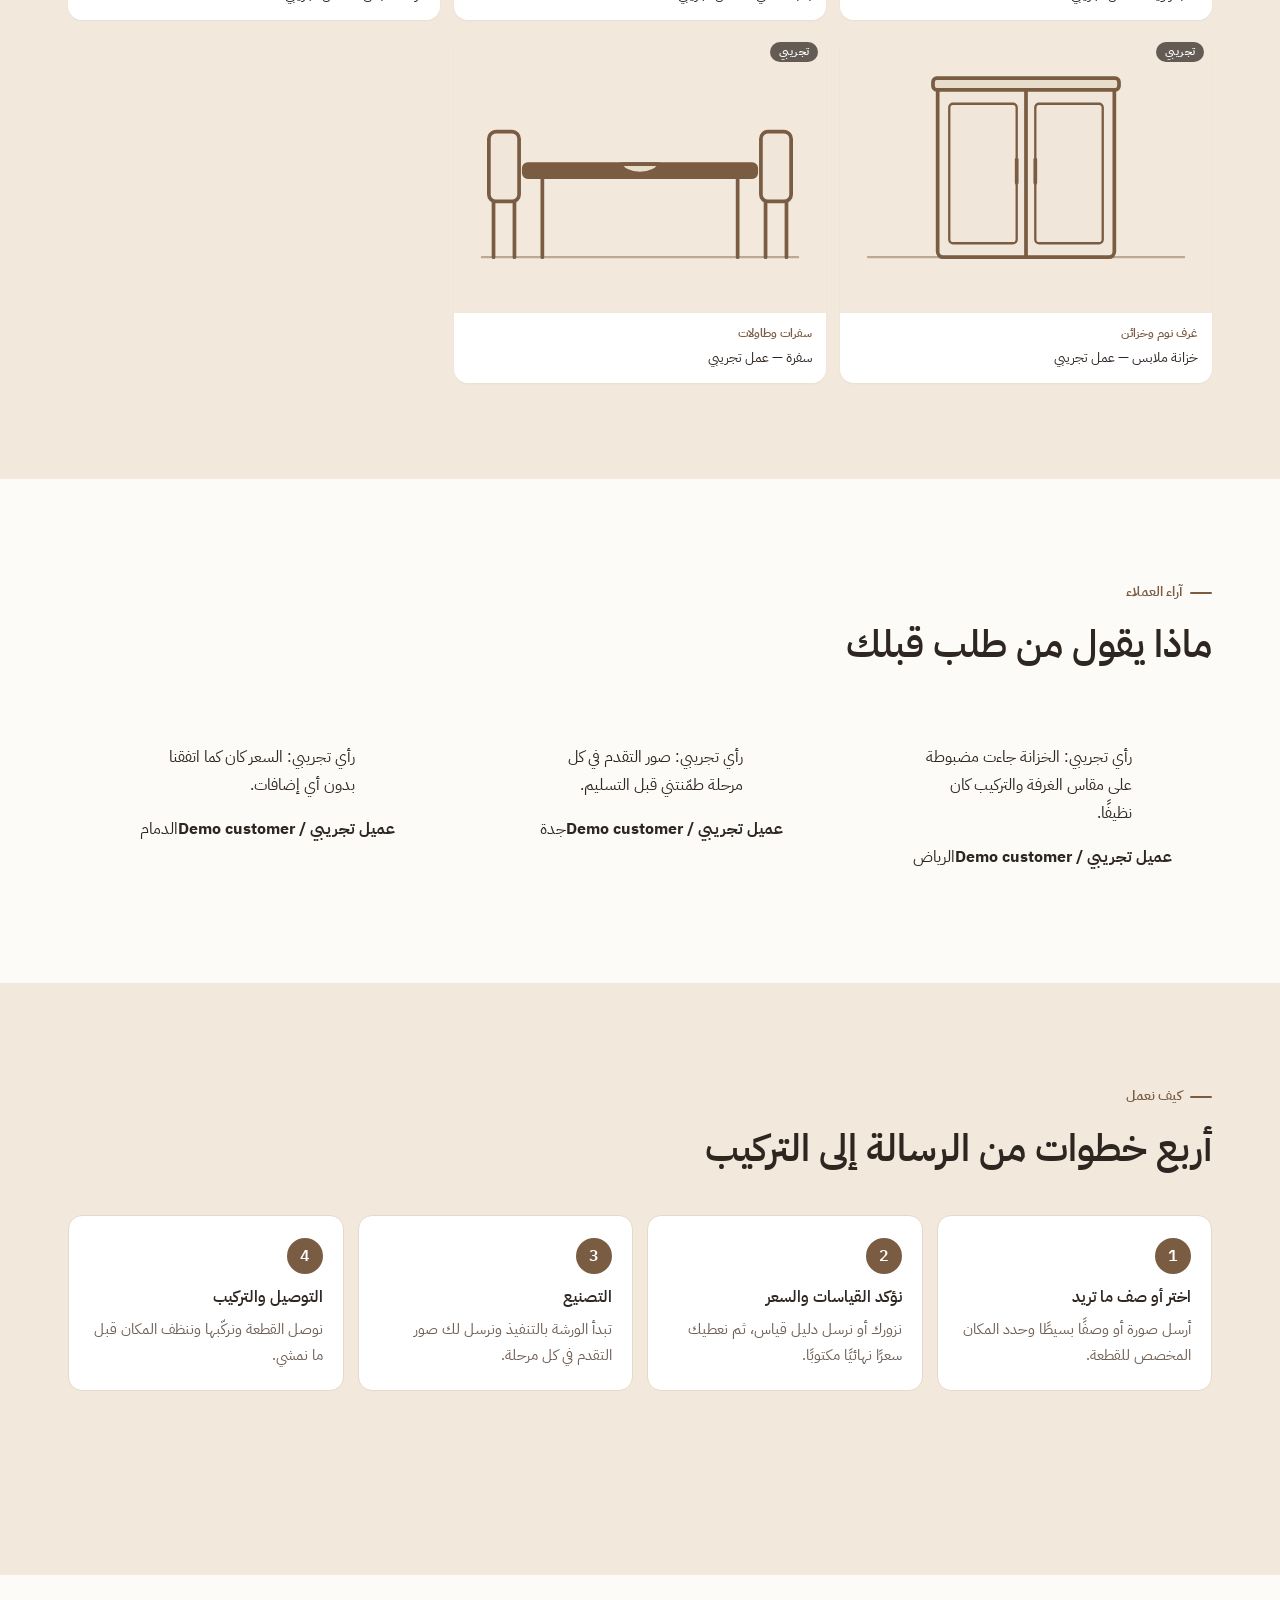
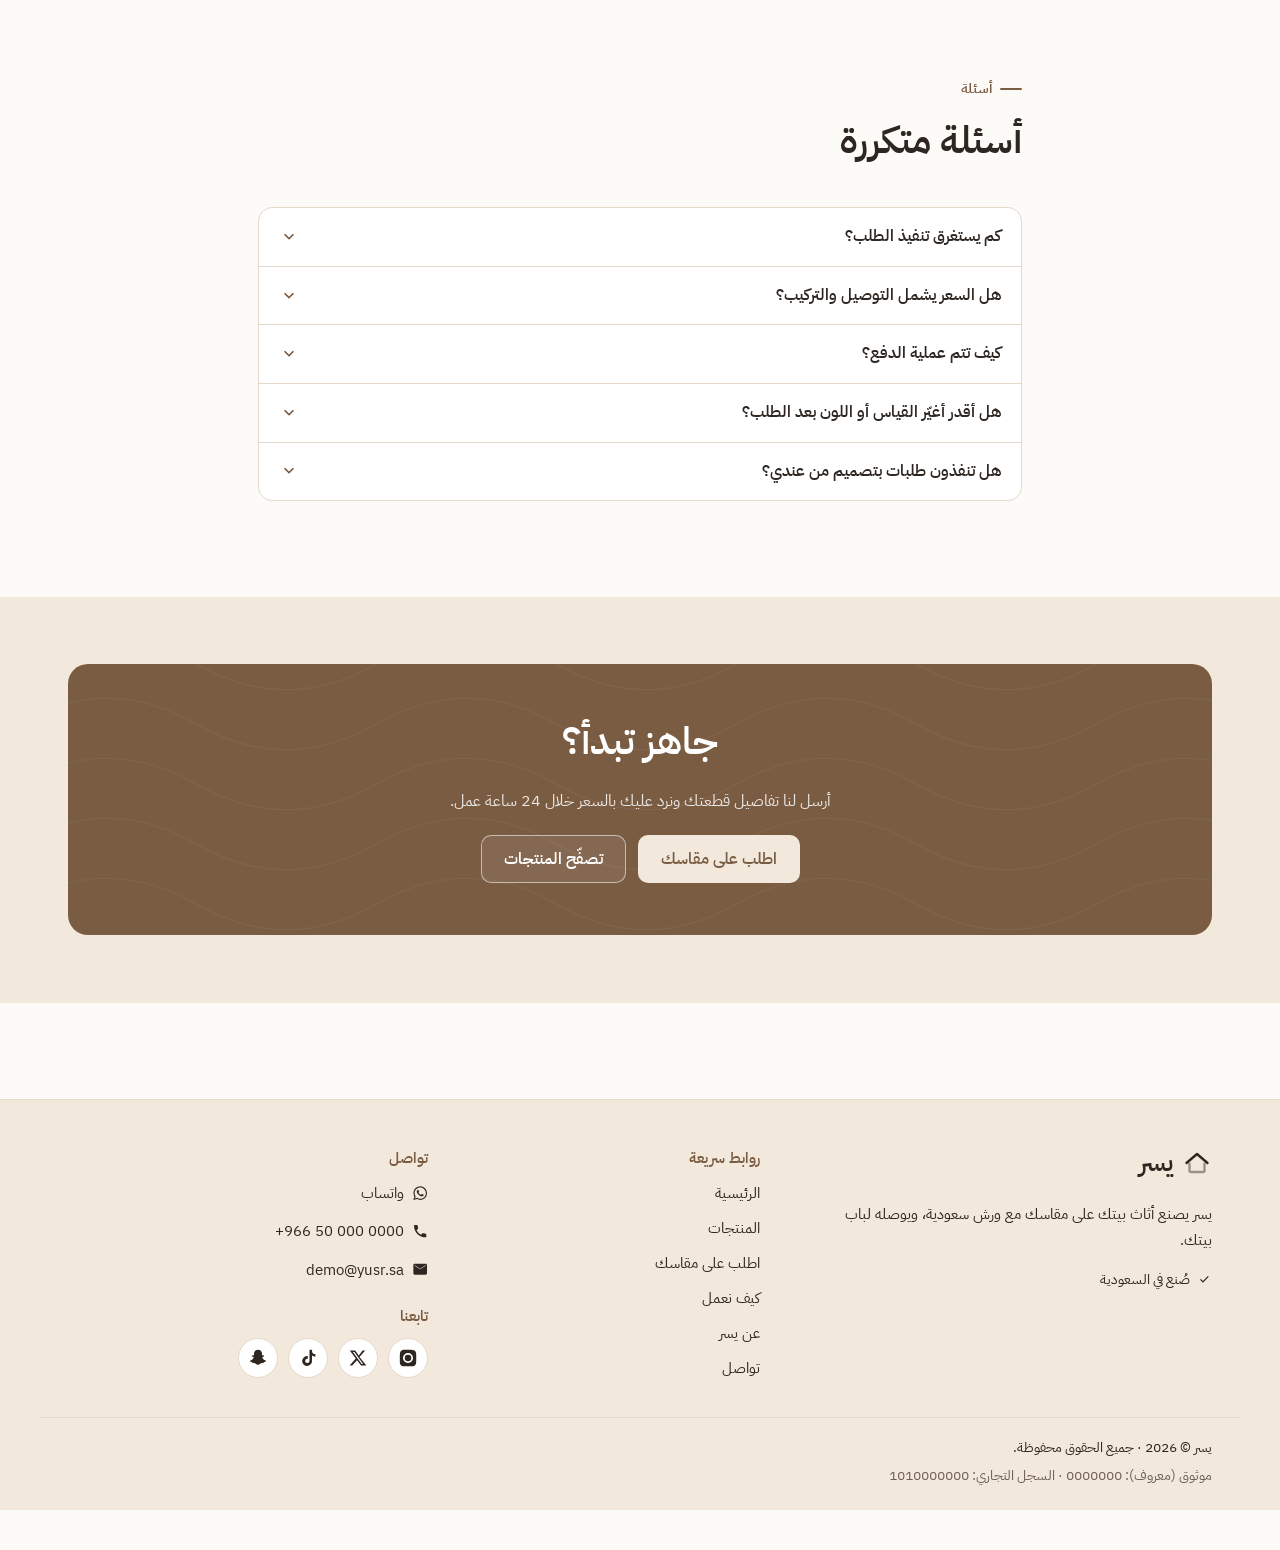
==== commit f52ef6cf: "Photograph the buffet and interior door, and preload the hero - buffet-01         fluted walnut buff" ====
--- a/index.html
+++ b/index.html
@@ -17,6 +17,10 @@
 <link rel="preconnect" href="https://fonts.gstatic.com" crossorigin>
 <link rel="stylesheet" href="https://fonts.googleapis.com/css2?family=IBM+Plex+Sans+Arabic:wght@400;500;600&family=IBM+Plex+Sans:wght@400;500;600&display=swap" media="print" onload="this.media='all'">
 <noscript><link rel="stylesheet" href="https://fonts.googleapis.com/css2?family=IBM+Plex+Sans+Arabic:wght@400;500;600&family=IBM+Plex+Sans:wght@400;500;600&display=swap"></noscript>
+<!-- Hero preload: the hero is rendered by JS after data/site.json loads, so the browser
+     cannot discover it on its own. Keep this in sync with site.json → hero.image;
+     if they ever disagree the only cost is one unused fetch, never a broken image. -->
+<link rel="preload" as="image" href="assets/hero.webp" type="image/webp" fetchpriority="high">
 <link rel="stylesheet" href="css/styles.css">
 <noscript><style>html.pre main > * { visibility: visible; }</style></noscript>
 </head>
